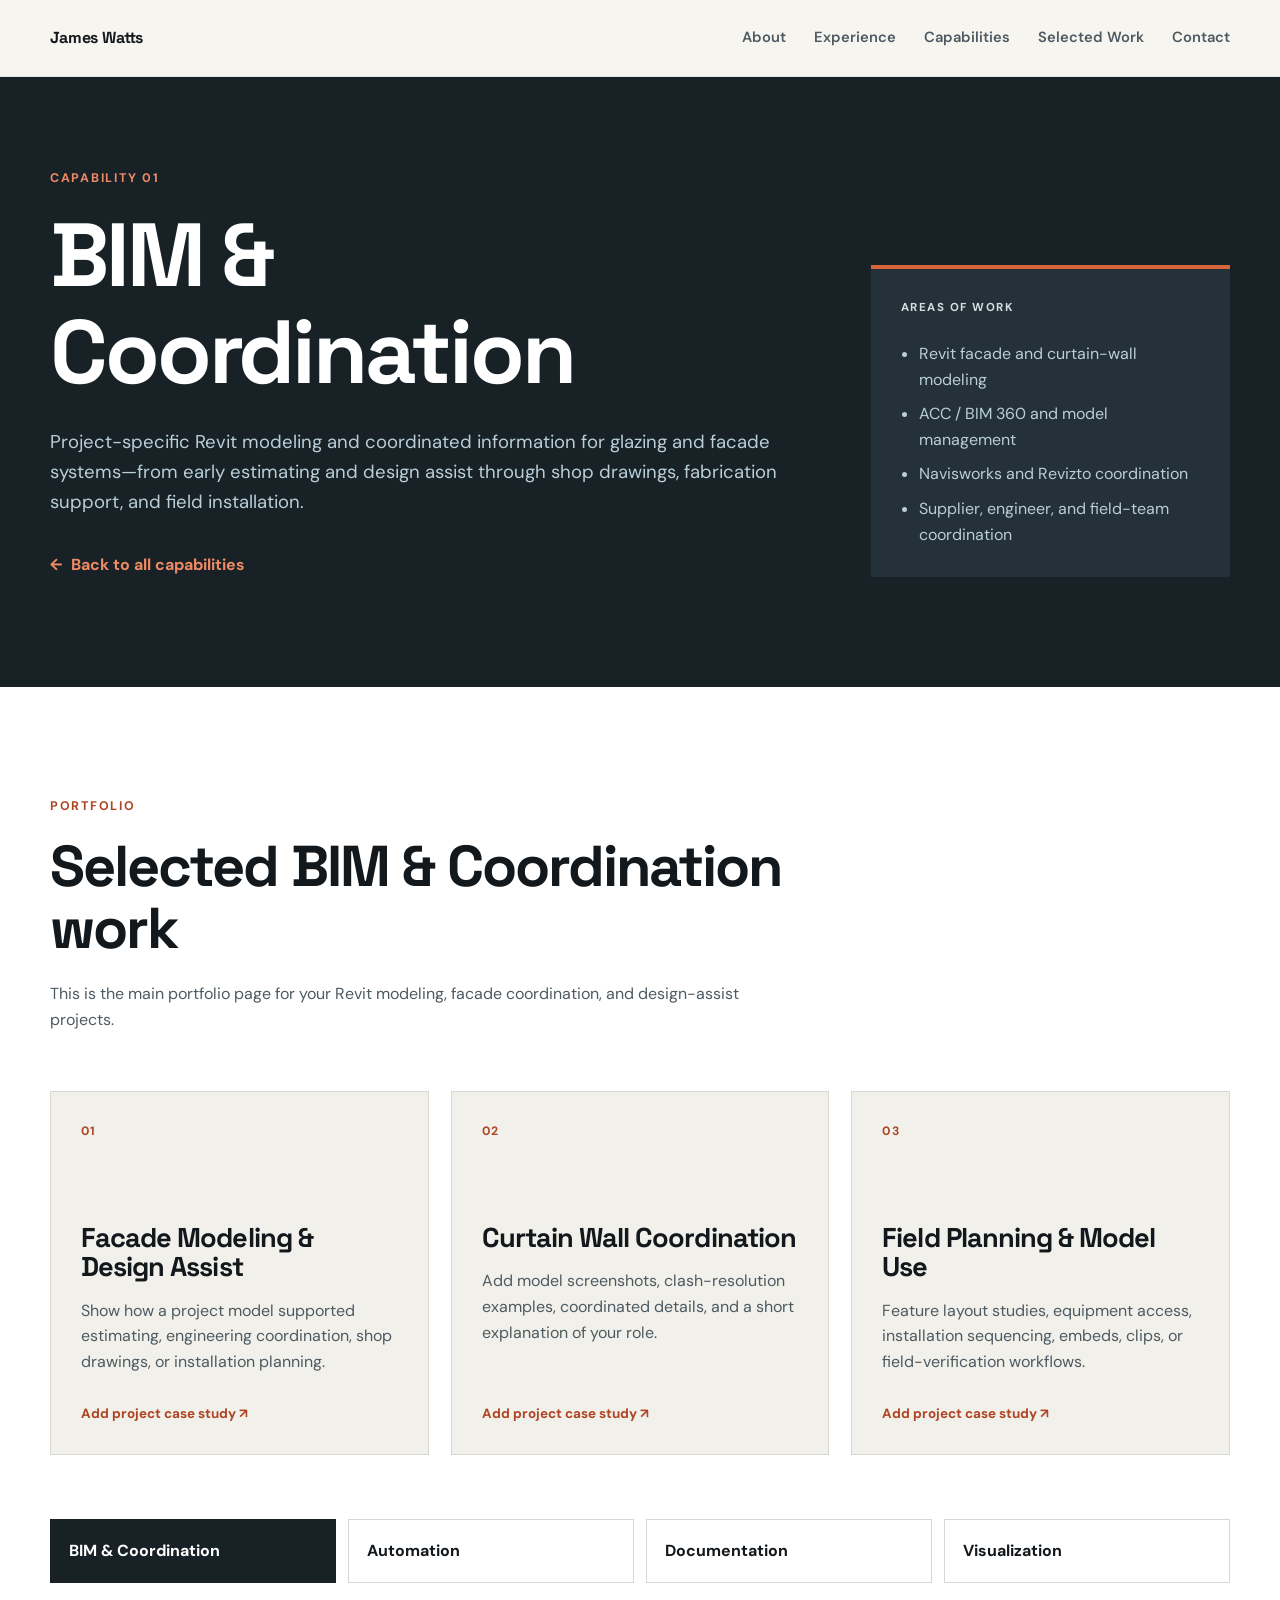
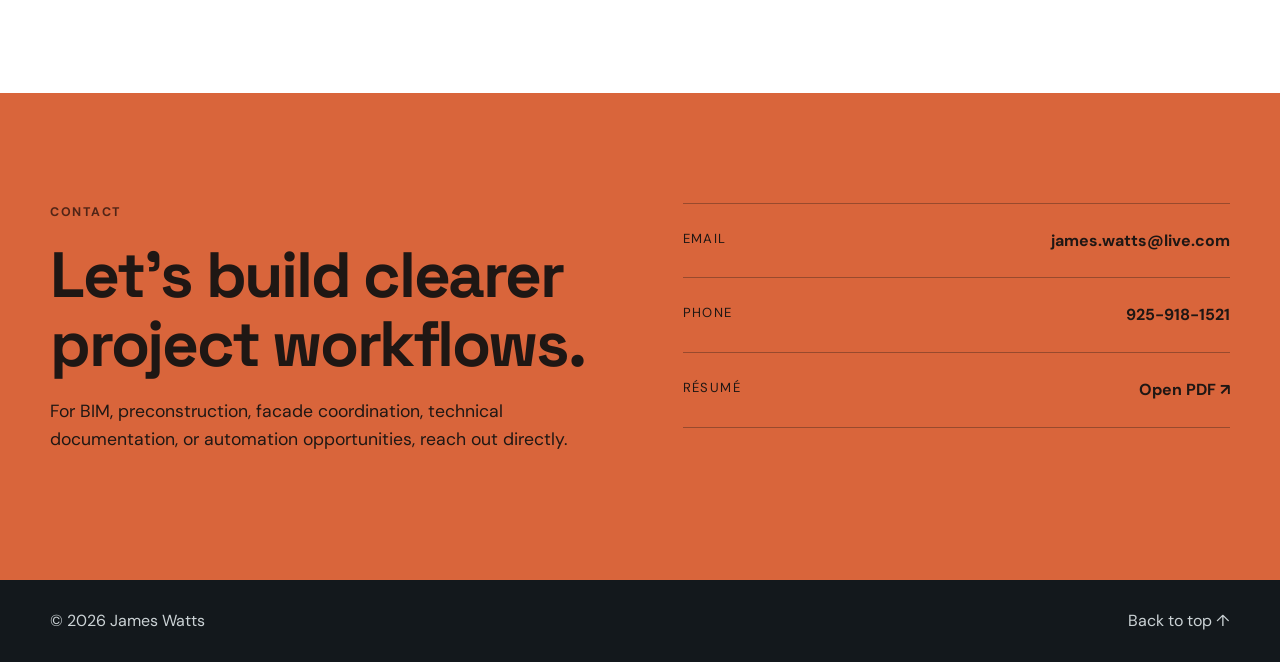
==== bim-coordination.html @ 2d491b99 "Add files via upload" ====
<!DOCTYPE html>
<html lang="en">
<head>
  <meta charset="UTF-8" />
  <meta name="viewport" content="width=device-width, initial-scale=1.0" />
  <meta name="description" content="James Watts — BIM &amp; Coordination portfolio." />
  <title>BIM &amp; Coordination | James Watts Portfolio</title>
  <link rel="preconnect" href="https://fonts.googleapis.com" />
  <link rel="preconnect" href="https://fonts.gstatic.com" crossorigin />
  <link href="https://fonts.googleapis.com/css2?family=DM+Sans:wght@400;500;600;700&family=Space+Grotesk:wght@500;600;700&display=swap" rel="stylesheet" />
  <link rel="stylesheet" href="style.css" />
  <script defer src="script.js"></script>
</head>
<body class="category-page">
  <a class="skip-link" href="#main-content">Skip to content</a>

  <header class="site-header" id="top">
    <div class="container nav-wrap">
      <a class="brand" href="index.html" aria-label="James Watts portfolio home">James Watts</a>

      <button class="menu-toggle" type="button" aria-label="Open navigation" aria-expanded="false" aria-controls="site-nav">
        <span></span><span></span><span></span>
      </button>

      <nav id="site-nav" class="site-nav" aria-label="Primary navigation">
        <a href="index.html#about">About</a>
        <a href="index.html#experience">Experience</a>
        <a href="index.html#capabilities">Capabilities</a>
        <a href="index.html#work">Selected Work</a>
        <a href="#contact">Contact</a>
      </nav>
    </div>
  </header>

  <main id="main-content">
    <section class="category-hero section section-dark">
      <div class="container category-hero-grid">
        <div class="reveal">
          <p class="eyebrow">Capability 01</p>
          <h1>BIM &amp; Coordination</h1>
          <p class="category-hero-copy">Project-specific Revit modeling and coordinated information for glazing and facade systems—from early estimating and design assist through shop drawings, fabrication support, and field installation.</p>
          <a class="category-back" href="index.html#capabilities"><span aria-hidden="true">←</span> Back to all capabilities</a>
        </div>

        <aside class="category-summary reveal" aria-label="BIM &amp; Coordination services">
          <p class="panel-label">Areas of work</p>
          <ul>
              <li>Revit facade and curtain-wall modeling</li>
              <li>ACC / BIM 360 and model management</li>
              <li>Navisworks and Revizto coordination</li>
              <li>Supplier, engineer, and field-team coordination</li>
          </ul>
        </aside>
      </div>
    </section>

    <section class="section section-light">
      <div class="container">
        <div class="section-heading reveal">
          <p class="eyebrow">Portfolio</p>
          <h2>Selected BIM &amp; Coordination work</h2>
          <p class="section-note">This is the main portfolio page for your Revit modeling, facade coordination, and design-assist projects.</p>
        </div>

        <div class="category-work-grid">
          <article class="category-project reveal">
            <span class="project-number">01</span>
            <h3>Facade Modeling &amp; Design Assist</h3>
            <p>Show how a project model supported estimating, engineering coordination, shop drawings, or installation planning.</p>
            <span class="project-status">Add project case study ↗</span>
          </article>
          <article class="category-project reveal">
            <span class="project-number">02</span>
            <h3>Curtain Wall Coordination</h3>
            <p>Add model screenshots, clash-resolution examples, coordinated details, and a short explanation of your role.</p>
            <span class="project-status">Add project case study ↗</span>
          </article>
          <article class="category-project reveal">
            <span class="project-number">03</span>
            <h3>Field Planning &amp; Model Use</h3>
            <p>Feature layout studies, equipment access, installation sequencing, embeds, clips, or field-verification workflows.</p>
            <span class="project-status">Add project case study ↗</span>
          </article>
        </div>

        <nav class="category-navigation reveal" aria-label="Portfolio categories">
          <a href="bim-coordination.html" aria-current="page">BIM &amp; Coordination</a>
          <a href="automation.html">Automation</a>
          <a href="documentation.html">Documentation</a>
          <a href="visualization.html">Visualization</a>
        </nav>
      </div>
    </section>

    <section class="section contact-section" id="contact">
      <div class="container contact-grid">
        <div class="reveal">
          <p class="eyebrow">Contact</p>
          <h2>Let’s build clearer project workflows.</h2>
          <p>For BIM, preconstruction, facade coordination, technical documentation, or automation opportunities, reach out directly.</p>
        </div>

        <div class="contact-links reveal">
          <a href="mailto:james.watts@live.com">
            <span>Email</span>
            <strong>james.watts@live.com</strong>
          </a>
          <a href="tel:+19259181521">
            <span>Phone</span>
            <strong>925-918-1521</strong>
          </a>
          <a href="assets/James-Watts-Resume.pdf" target="_blank" rel="noopener">
            <span>Résumé</span>
            <strong>Open PDF ↗</strong>
          </a>
        </div>
      </div>
    </section>
  </main>

  <footer class="site-footer">
    <div class="container footer-wrap">
      <p>© <span id="year"></span> James Watts</p>
      <a href="#top">Back to top ↑</a>
    </div>
  </footer>
</body>
</html>
---- style.css ----
:root {
  --ink: #13181c;
  --ink-soft: #4e5a61;
  --paper: #f7f5f0;
  --white: #ffffff;
  --line: #d8d7d1;
  --accent: #d9653b;
  --accent-dark: #ae4522;
  --hero-muted: #b9ced8;
  --dark: #172126;
  --dark-soft: #243138;
  --max-width: 1180px;
  --shadow: 0 24px 70px rgba(19, 24, 28, 0.12);
}

* { box-sizing: border-box; }
html { scroll-behavior: smooth; }
body {
  margin: 0;
  color: var(--ink);
  background: var(--paper);
  font-family: "DM Sans", sans-serif;
  line-height: 1.6;
  -webkit-font-smoothing: antialiased;
}

body.menu-open { overflow: hidden; }
a { color: inherit; }
img { max-width: 100%; display: block; }

.skip-link {
  position: fixed;
  top: 12px;
  left: 12px;
  z-index: 1000;
  transform: translateY(-160%);
  padding: 10px 14px;
  background: var(--ink);
  color: var(--white);
}
.skip-link:focus { transform: translateY(0); }

.container {
  width: min(calc(100% - 40px), var(--max-width));
  margin-inline: auto;
}

.section { padding: 110px 0; }
.section-muted { background: #ecebe6; }
.section-dark { background: var(--dark); color: var(--white); }

.site-header {
  position: sticky;
  top: 0;
  z-index: 100;
  background: rgba(247, 245, 240, 0.88);
  backdrop-filter: blur(16px);
  border-bottom: 1px solid rgba(19, 24, 28, 0.08);
}
.nav-wrap {
  min-height: 76px;
  display: flex;
  align-items: center;
  justify-content: space-between;
  gap: 30px;
}
.brand {
  display: inline-flex;
  align-items: center;
  text-decoration: none;
  font-family: "Space Grotesk", sans-serif;
  font-weight: 700;
  font-size: 1rem;
  letter-spacing: -0.01em;
}
.site-nav { display: flex; gap: 28px; align-items: center; }
.site-nav a {
  text-decoration: none;
  font-size: 0.92rem;
  font-weight: 600;
  color: var(--ink-soft);
}
.site-nav a:hover, .site-nav a:focus-visible { color: var(--accent-dark); }
.menu-toggle { display: none; }

.hero { padding-top: 92px; }
.hero-grid {
  display: grid;
  grid-template-columns: minmax(0, 1.55fr) minmax(300px, 0.75fr);
  gap: 70px;
  align-items: center;
}
.eyebrow {
  margin: 0 0 18px;
  color: var(--accent-dark);
  text-transform: uppercase;
  letter-spacing: 0.14em;
  font-size: 0.78rem;
  font-weight: 700;
}
h1, h2, h3 {
  font-family: "Space Grotesk", sans-serif;
  line-height: 1.08;
  letter-spacing: -0.035em;
}
h1 {
  max-width: 840px;
  margin: 0;
  font-size: clamp(3.2rem, 7.2vw, 7.2rem);
}
.hero-intro {
  max-width: 720px;
  margin: 34px 0 0;
  color: var(--hero-muted);
  font-size: clamp(1.05rem, 1.5vw, 1.28rem);
}
.button {
  display: inline-flex;
  justify-content: center;
  align-items: center;
  min-height: 50px;
  padding: 0 22px;
  border: 1px solid var(--ink);
  text-decoration: none;
  font-weight: 700;
  transition: transform 180ms ease, background 180ms ease, color 180ms ease;
}
.button:hover { transform: translateY(-2px); }
.button-primary { background: var(--ink); color: var(--white); }
.button-secondary { background: transparent; }

.hero-panel {
  position: relative;
  overflow: hidden;
  padding: 38px;
  background: var(--dark);
  color: var(--white);
  box-shadow: var(--shadow);
}
.hero-panel::after {
  content: "";
  position: absolute;
  width: 260px;
  height: 260px;
  right: -100px;
  bottom: -120px;
  border: 45px solid rgba(217, 101, 59, 0.16);
  border-radius: 50%;
}
.panel-label {
  position: relative;
  z-index: 1;
  color: #bdc5c9;
  text-transform: uppercase;
  letter-spacing: 0.13em;
  font-size: 0.72rem;
  font-weight: 700;
}
.hero-panel h2 { position: relative; z-index: 1; margin: 18px 0; font-size: 2rem; }
.hero-panel-copy {
  position: relative;
  z-index: 1;
  margin: 0;
  color: #d4dde1;
}
.hero-panel-actions {
  position: relative;
  z-index: 1;
  display: grid;
  grid-template-columns: 1fr 1fr;
  gap: 10px;
  margin-top: 30px;
}
.hero-panel-actions .button {
  min-height: 46px;
  padding: 0 14px;
  font-size: 0.88rem;
}
.hero-panel-actions .button-primary {
  background: var(--accent);
  border-color: var(--accent);
  color: var(--ink);
}
.hero-panel-actions .button-primary:hover {
  background: #e77a52;
  border-color: #e77a52;
}
.hero-panel-actions .button-secondary {
  border-color: rgba(255,255,255,0.42);
  color: var(--white);
}
.hero-panel-meta {
  position: relative;
  z-index: 1;
  display: grid;
  gap: 0;
  margin: 28px 0 0;
  padding: 0;
  list-style: none;
  border-top: 1px solid rgba(255,255,255,0.14);
}
.hero-panel-meta li {
  display: grid;
  grid-template-columns: minmax(92px, auto) 1fr;
  align-items: baseline;
  gap: 18px;
  padding: 16px 0;
  border-bottom: 1px solid rgba(255,255,255,0.14);
}
.hero-panel-meta strong {
  font-family: "Space Grotesk", sans-serif;
  color: var(--white);
  font-size: 1.08rem;
}
.hero-panel-meta span {
  color: var(--hero-muted);
  font-size: 0.84rem;
  line-height: 1.35;
}

.split-layout {
  display: grid;
  grid-template-columns: minmax(260px, 0.8fr) minmax(0, 1.2fr);
  gap: 80px;
}




#about.section-light {
  background: var(--white);
}
.about-layout {
  grid-template-columns: minmax(320px, 0.96fr) minmax(0, 1.04fr);
  gap: 82px;
  align-items: center;
}
.about-portrait {
  display: flex;
  flex-direction: column;
}
.about-photo-shell {
  display: flex;
  align-items: center;
  justify-content: center;
  min-height: 560px;
  padding: 32px;
  background: #ecebe6;
}
.about-photo {
  width: min(100%, 430px);
  height: auto;
  background: transparent;
}
.about-copy {
  align-self: center;
  margin-top: 36px;
}

.section-heading h2 {
  max-width: 850px;
  margin: 0;
  font-size: clamp(2.35rem, 4.5vw, 4.5rem);
}
.section-note { max-width: 720px; margin: 22px 0 0; color: var(--ink-soft); }
.prose { max-width: 760px; }
.prose p { margin: 0 0 24px; color: var(--ink-soft); font-size: 1.12rem; }

.timeline { margin-top: 70px; }
.timeline-item {
  display: grid;
  grid-template-columns: 180px minmax(0, 1fr);
  gap: 38px;
  padding: 42px 0;
  border-top: 1px solid var(--line);
}
.timeline-date { font-family: "Space Grotesk", sans-serif; font-weight: 700; color: var(--accent-dark); }
.timeline-card h3 { margin: 0; font-size: 2rem; }
.role-heading {
  display: flex;
  align-items: flex-start;
  justify-content: space-between;
  gap: 30px;
}
.role-heading p { margin: 6px 0 0; color: var(--ink-soft); font-weight: 600; }
.role-heading > span { color: var(--ink-soft); font-size: 0.86rem; text-align: right; }
.timeline-card ul { margin: 28px 0 0; padding-left: 20px; color: var(--ink-soft); }
.timeline-card li + li { margin-top: 12px; }

.section-dark .eyebrow { color: #ef8a65; }
.capability-grid {
  display: grid;
  grid-template-columns: repeat(4, 1fr);
  gap: 16px;
  margin-top: 64px;
}
.capability-card {
  min-height: 320px;
  padding: 28px;
  background: var(--dark-soft);
  border: 1px solid rgba(255,255,255,0.08);
}
.card-number { color: #ef8a65; font-size: 0.78rem; font-weight: 700; letter-spacing: 0.12em; }
.capability-card h3 { margin: 86px 0 16px; font-size: 1.55rem; }
.capability-card p { margin: 0; color: #bdc7cb; }
.skills-wrap {
  display: grid;
  grid-template-columns: 1fr 1fr;
  gap: 54px;
  margin-top: 65px;
  padding-top: 46px;
  border-top: 1px solid rgba(255,255,255,0.14);
}
.skills-wrap h3 { margin: 0 0 20px; }
.tag-list { display: flex; flex-wrap: wrap; gap: 9px; }
.tag-list span { padding: 8px 11px; background: rgba(255,255,255,0.07); color: #dce2e4; font-size: 0.83rem; }

.project-grid {
  display: grid;
  grid-template-columns: repeat(3, 1fr);
  gap: 22px;
  margin-top: 60px;
}
.project-card { background: var(--white); box-shadow: 0 16px 42px rgba(19,24,28,0.08); }
.project-visual {
  display: grid;
  place-items: center;
  aspect-ratio: 4 / 3;
  overflow: hidden;
  color: rgba(255,255,255,0.88);
  font-family: "Space Grotesk", sans-serif;
  text-transform: uppercase;
  letter-spacing: 0.13em;
  font-size: 0.75rem;
}
.visual-one { background: linear-gradient(135deg, #24333b 0 48%, #d9653b 48% 52%, #76858b 52%); }
.visual-two { background: repeating-linear-gradient(45deg, #172126 0 16px, #2f414a 16px 32px); }
.visual-three { background: radial-gradient(circle at 28% 32%, #d9653b 0 8%, transparent 8.5%), linear-gradient(120deg, #879399, #243138); }
.project-content { padding: 28px; }
.project-type { margin: 0 0 12px; color: var(--accent-dark); text-transform: uppercase; letter-spacing: 0.11em; font-size: 0.72rem; font-weight: 700; }
.project-content h3 { margin: 0; font-size: 1.65rem; }
.project-content > p:not(.project-type) { color: var(--ink-soft); }
.project-content a { display: inline-block; margin-top: 10px; color: var(--accent-dark); font-weight: 700; text-decoration: none; }

.education-card { padding: 36px; background: var(--white); box-shadow: 0 12px 34px rgba(19,24,28,0.07); }
.education-years { margin-top: 0; color: var(--accent-dark); font-weight: 700; }
.education-card h3 { margin: 0; font-size: 2rem; }
.education-card p:last-child { margin-bottom: 0; color: var(--ink-soft); }

.contact-section { background: var(--accent); color: #1f1714; }
.contact-section .eyebrow { color: #512517; }
.contact-grid { display: grid; grid-template-columns: 1fr 1fr; gap: 85px; align-items: start; }
.contact-grid h2 { margin: 0; font-size: clamp(2.5rem, 5vw, 5rem); }
.contact-grid > div:first-child > p:last-child { max-width: 560px; font-size: 1.1rem; }
.contact-links { border-top: 1px solid rgba(31,23,20,0.35); }
.contact-links a {
  display: flex;
  justify-content: space-between;
  gap: 30px;
  padding: 24px 0;
  border-bottom: 1px solid rgba(31,23,20,0.35);
  text-decoration: none;
}
.contact-links span { font-size: 0.82rem; text-transform: uppercase; letter-spacing: 0.11em; }
.contact-links strong { text-align: right; }

.site-footer { padding: 28px 0; background: var(--ink); color: #cbd2d5; }
.footer-wrap { display: flex; justify-content: space-between; gap: 30px; }
.footer-wrap p { margin: 0; }
.footer-wrap a { text-decoration: none; }

.reveal { opacity: 0; transform: translateY(24px); transition: opacity 700ms ease, transform 700ms ease; }
.reveal.is-visible { opacity: 1; transform: translateY(0); }



/* Alternating page-section theme */
.section-light {
  background: var(--white);
  color: var(--ink);
}

.section-dark {
  background: var(--dark);
  color: var(--white);
}

.section-dark h1,
.section-dark h2,
.section-dark h3,
.section-dark strong {
  color: var(--white);
}

.section-dark .eyebrow,
.section-dark .timeline-date,
.section-dark .project-type,
.section-dark .card-number {
  color: #ef8a65;
}

.section-dark .hero-intro,
.section-dark .section-note,
.section-dark .prose p,
.section-dark .timeline-card ul,
.section-dark .role-heading p,
.section-dark .role-heading > span,
.section-dark .project-content > p:not(.project-type) {
  color: #c4cdd1;
}

.section-dark .timeline-item {
  border-color: rgba(255, 255, 255, 0.15);
}

/* Dark hero */
.hero.section-dark .hero-intro {
  color: var(--hero-muted);
}

.hero.section-dark .hero-panel {
  background: var(--dark-soft);
  border: 1px solid rgba(255, 255, 255, 0.10);
  box-shadow: none;
}

/* White capabilities section */
#capabilities.section-light .capability-card {
  background: #f1f0eb;
  border: 1px solid var(--line);
  color: var(--ink);
}

#capabilities.section-light .capability-card p {
  color: var(--ink-soft);
}

#capabilities.section-light .skills-wrap {
  border-color: var(--line);
}

#capabilities.section-light .tag-list span {
  background: #ecebe6;
  color: var(--ink);
}

#capabilities.section-light .eyebrow,
#capabilities.section-light .card-number {
  color: var(--accent-dark);
}

/* Dark selected-work section */
#work.section-dark .project-card {
  background: var(--dark-soft);
  border: 1px solid rgba(255, 255, 255, 0.09);
  box-shadow: none;
}

#work.section-dark .project-content h3 {
  color: var(--white);
}

#work.section-dark .project-content a {
  color: #ef8a65;
}

/* White education section */
#education.section-light .education-card {
  background: #f1f0eb;
  border: 1px solid var(--line);
  box-shadow: none;
}

@media (prefers-reduced-motion: reduce) {
  html { scroll-behavior: auto; }
  .reveal { opacity: 1; transform: none; transition: none; }
  .button { transition: none; }
}

@media (max-width: 980px) {
  .section { padding: 84px 0; }
  .hero-grid, .split-layout, .contact-grid { grid-template-columns: 1fr; gap: 50px; }
  .about-layout { align-items: start; }
  .about-photo-shell { min-height: auto; padding: 24px; }
  .about-photo { width: min(100%, 380px); }
  .about-copy { margin-top: 0; }
  .hero-panel { max-width: 650px; }
  .hero-panel-actions { grid-template-columns: 1fr 1fr; }
  .capability-grid { grid-template-columns: 1fr 1fr; }
  .project-grid { grid-template-columns: 1fr 1fr; }
  .timeline-item { grid-template-columns: 135px 1fr; }
}

@media (max-width: 760px) {
  .container { width: min(calc(100% - 28px), var(--max-width)); }
  .menu-toggle {
    display: inline-flex;
    width: 44px;
    height: 44px;
    padding: 10px;
    flex-direction: column;
    justify-content: center;
    gap: 5px;
    border: 0;
    background: transparent;
  }
  .menu-toggle span { width: 100%; height: 2px; background: var(--ink); }
  .site-nav {
    position: fixed;
    inset: 76px 0 auto 0;
    display: none;
    flex-direction: column;
    align-items: flex-start;
    padding: 30px 20px 38px;
    background: var(--paper);
    border-bottom: 1px solid var(--line);
  }
  .site-nav.is-open { display: flex; }
  .site-nav a { font-size: 1.15rem; }
  .hero { padding-top: 65px; }
  h1 { font-size: clamp(3.05rem, 15vw, 5rem); }
  .hero-panel-actions { grid-template-columns: 1fr; }
  .hero-panel-meta li { grid-template-columns: 1fr; gap: 3px; }
  .timeline-item { grid-template-columns: 1fr; gap: 14px; }
  .role-heading { flex-direction: column; }
  .role-heading > span { text-align: left; }
  .capability-grid, .skills-wrap, .project-grid { grid-template-columns: 1fr; }
  .capability-card { min-height: 270px; }
  .about-photo-shell { padding: 18px; }
  .about-photo { width: min(100%, 320px); }
  .capability-card h3 { margin-top: 58px; }
  .contact-links a { flex-direction: column; gap: 5px; }
  .contact-links strong { text-align: left; }
  .footer-wrap { flex-direction: column; gap: 8px; }
}


/* Clickable capability portfolio cards */
.capability-link {
  position: relative;
  display: flex;
  flex-direction: column;
  color: inherit;
  text-decoration: none;
  cursor: pointer;
  overflow: hidden;
  transition:
    transform 180ms ease,
    border-color 180ms ease,
    box-shadow 180ms ease,
    background 180ms ease;
}

.capability-link::before {
  content: "";
  position: absolute;
  inset: 0;
  border-top: 4px solid transparent;
  pointer-events: none;
  transition: border-color 180ms ease;
}

.capability-link:hover {
  transform: translateY(-7px);
  border-color: rgba(174, 69, 34, 0.55);
  box-shadow: 0 18px 40px rgba(19, 24, 28, 0.13);
}

.capability-link:hover::before {
  border-top-color: var(--accent);
}

.capability-link:focus-visible {
  outline: 3px solid var(--accent);
  outline-offset: 5px;
}

.capability-action {
  display: flex;
  align-items: center;
  justify-content: space-between;
  gap: 14px;
  margin-top: auto;
  padding-top: 28px;
  color: var(--accent-dark);
  font-family: "Space Grotesk", sans-serif;
  font-size: 0.84rem;
  font-weight: 700;
  letter-spacing: 0.02em;
}

.capability-action span {
  font-size: 1.15rem;
  transition: transform 180ms ease;
}

.capability-link:hover .capability-action span {
  transform: translate(3px, -3px);
}

/* Category portfolio pages */
.category-page .site-header {
  position: sticky;
}

.category-hero {
  padding-top: 92px;
}

.category-hero-grid {
  display: grid;
  grid-template-columns: minmax(0, 1.35fr) minmax(280px, 0.65fr);
  gap: 74px;
  align-items: end;
}

.category-hero h1 {
  max-width: 900px;
  font-size: clamp(3.3rem, 7vw, 6.8rem);
}

.category-hero-copy {
  max-width: 760px;
  margin: 28px 0 0;
  color: var(--hero-muted);
  font-size: clamp(1.05rem, 1.45vw, 1.25rem);
}

.category-summary {
  padding: 30px;
  border-top: 4px solid var(--accent);
  background: var(--dark-soft);
}

.category-summary p {
  margin: 0;
  color: #d4dde1;
}

.category-summary ul {
  margin: 24px 0 0;
  padding-left: 18px;
  color: var(--hero-muted);
}

.category-summary li + li {
  margin-top: 9px;
}

.category-back {
  display: inline-flex;
  align-items: center;
  gap: 9px;
  margin-top: 34px;
  color: #ef8a65;
  text-decoration: none;
  font-weight: 700;
}

.category-back:hover {
  text-decoration: underline;
}

.category-work-grid {
  display: grid;
  grid-template-columns: repeat(3, 1fr);
  gap: 22px;
  margin-top: 58px;
}

.category-project {
  display: flex;
  min-height: 360px;
  flex-direction: column;
  padding: 30px;
  background: #f1f0eb;
  border: 1px solid var(--line);
}

.category-project .project-number {
  color: var(--accent-dark);
  font-size: 0.76rem;
  font-weight: 700;
  letter-spacing: 0.12em;
}

.category-project h3 {
  margin: 82px 0 16px;
  font-size: 1.7rem;
}

.category-project p {
  margin: 0;
  color: var(--ink-soft);
}

.category-project .project-status {
  margin-top: auto;
  padding-top: 28px;
  color: var(--accent-dark);
  font-weight: 700;
  font-size: 0.84rem;
}

.category-navigation {
  display: grid;
  grid-template-columns: repeat(4, 1fr);
  gap: 12px;
  margin-top: 64px;
}

.category-navigation a {
  padding: 18px;
  border: 1px solid var(--line);
  background: var(--white);
  text-decoration: none;
  font-weight: 700;
  transition: transform 180ms ease, border-color 180ms ease;
}

.category-navigation a:hover {
  transform: translateY(-3px);
  border-color: var(--accent);
}

.category-navigation a[aria-current="page"] {
  color: var(--white);
  background: var(--dark);
  border-color: var(--dark);
}

@media (max-width: 980px) {
  .category-hero-grid {
    grid-template-columns: 1fr;
    gap: 44px;
  }

  .category-summary {
    max-width: 680px;
  }

  .category-work-grid {
    grid-template-columns: 1fr 1fr;
  }

  .category-navigation {
    grid-template-columns: 1fr 1fr;
  }
}

@media (max-width: 760px) {
  .category-work-grid,
  .category-navigation {
    grid-template-columns: 1fr;
  }

  .category-project {
    min-height: 310px;
  }
}


/* Fully clickable Selected Work cards */
.project-card-link {
  display: flex;
  flex-direction: column;
  color: inherit;
  text-decoration: none;
  cursor: pointer;
  overflow: hidden;
  transition:
    transform 180ms ease,
    box-shadow 180ms ease;
}

.project-card-link:hover {
  transform: translateY(-8px);
  box-shadow: 0 24px 54px rgba(0, 0, 0, 0.24);
}

.project-card-link:focus-visible {
  outline: 3px solid var(--accent);
  outline-offset: 5px;
}

.project-card-link .project-content {
  display: flex;
  flex: 1;
  flex-direction: column;
}

.project-link-label {
  display: flex;
  align-items: center;
  justify-content: space-between;
  gap: 14px;
  margin-top: auto;
  padding-top: 18px;
  color: var(--accent-dark);
  font-weight: 700;
}

.project-link-label > span {
  font-size: 1.15rem;
  transition: transform 180ms ease;
}

.project-card-link:hover .project-link-label > span {
  transform: translate(3px, -3px);
}

.section-dark .project-card-link .project-link-label {
  color: #ef8a65;
}
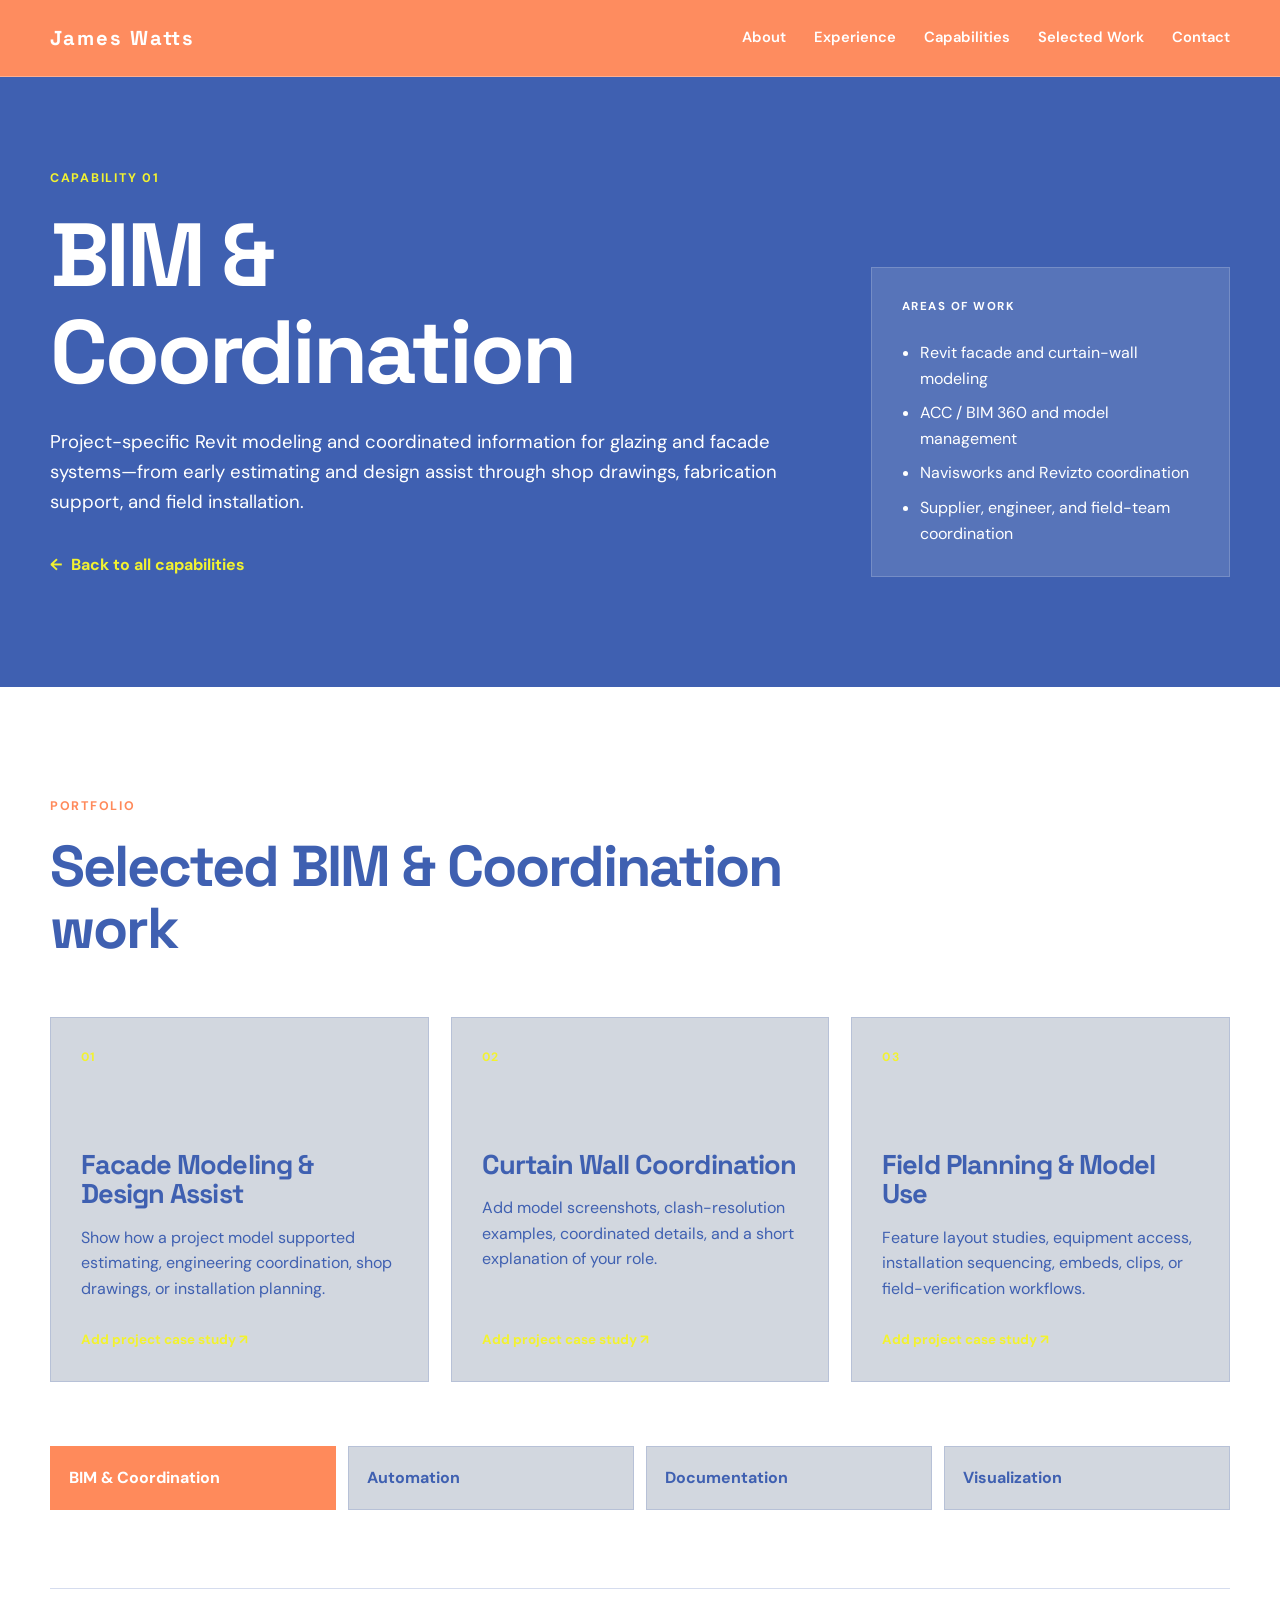
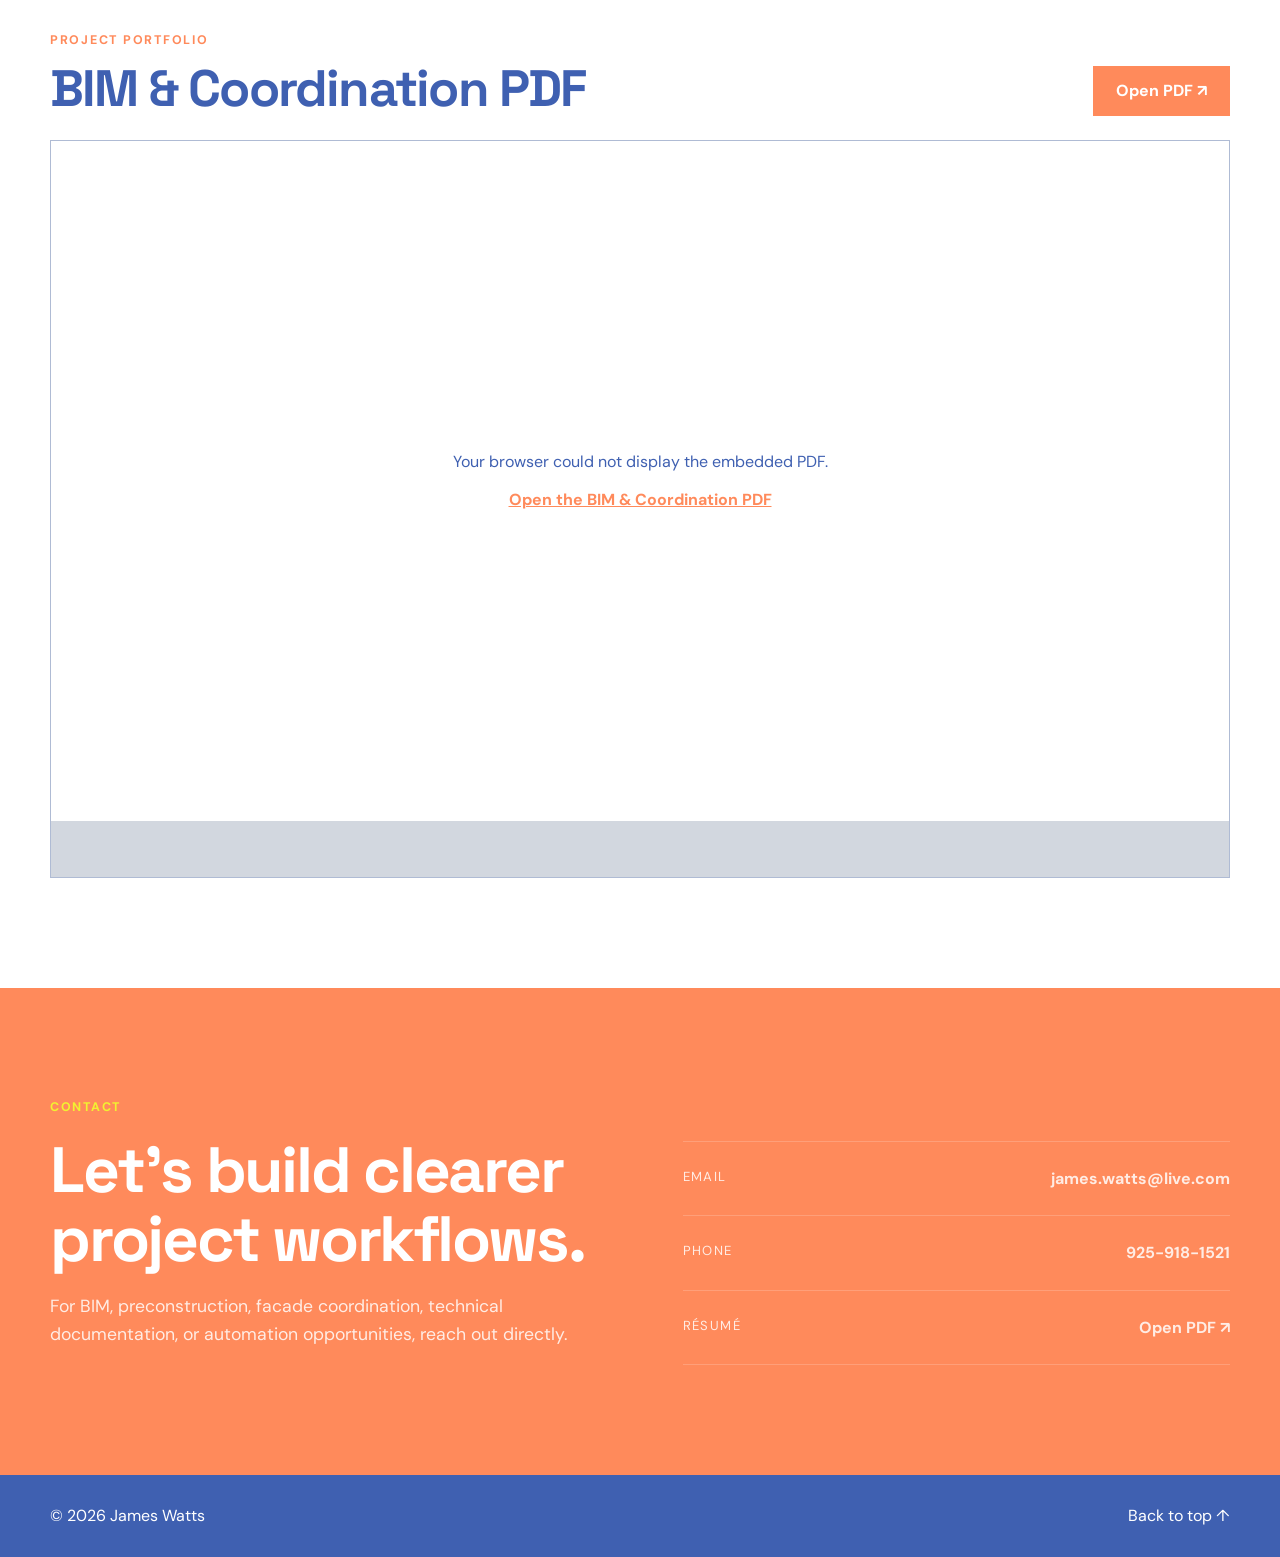
==== commit b369b864: "Add files via upload" ====
--- a/bim-coordination.html
+++ b/bim-coordination.html
@@ -59,7 +59,6 @@
         <div class="section-heading reveal">
           <p class="eyebrow">Portfolio</p>
           <h2>Selected BIM &amp; Coordination work</h2>
-          <p class="section-note">This is the main portfolio page for your Revit modeling, facade coordination, and design-assist projects.</p>
         </div>
 
         <div class="category-work-grid">
@@ -89,6 +88,43 @@
           <a href="documentation.html">Documentation</a>
           <a href="visualization.html">Visualization</a>
         </nav>
+
+        <section class="portfolio-pdf reveal" aria-labelledby="bim-pdf-title">
+          <div class="portfolio-pdf-heading">
+            <div>
+              <p class="eyebrow">Project Portfolio</p>
+              <h2 id="bim-pdf-title">BIM &amp; Coordination PDF</h2>
+            </div>
+
+            <a
+              class="button portfolio-pdf-button"
+              href="assets/bim-coordination-portfolio.pdf"
+              target="_blank"
+              rel="noopener"
+            >
+              Open PDF ↗
+            </a>
+          </div>
+
+          <div class="portfolio-pdf-frame">
+            <object
+              data="assets/bim-coordination-portfolio.pdf"
+              type="application/pdf"
+              aria-label="Embedded BIM and Coordination portfolio PDF"
+            >
+              <div class="portfolio-pdf-fallback">
+                <p>Your browser could not display the embedded PDF.</p>
+                <a
+                  href="assets/bim-coordination-portfolio.pdf"
+                  target="_blank"
+                  rel="noopener"
+                >
+                  Open the BIM &amp; Coordination PDF
+                </a>
+              </div>
+            </object>
+          </div>
+        </section>
       </div>
     </section>
 
--- a/style.css
+++ b/style.css
@@ -812,3 +812,704 @@
 .section-dark .project-card-link .project-link-label {
   color: #ef8a65;
 }
+
+
+/* Real project thumbnails in Selected Work */
+.project-visual {
+  background: #d9d9d9;
+}
+
+.project-visual img {
+  width: 100%;
+  height: 100%;
+  object-fit: cover;
+  display: block;
+}
+
+
+/* Selected Work image framing */
+#work .section-note {
+  display: none;
+}
+
+#work .project-visual {
+  aspect-ratio: 4 / 3;
+  display: flex;
+  align-items: center;
+  justify-content: center;
+  padding: 18px;
+  background: #ffffff;
+  border-bottom: 1px solid rgba(19, 24, 28, 0.08);
+}
+
+#work.section-dark .project-visual {
+  background: #ffffff;
+}
+
+#work .project-visual img {
+  width: 100%;
+  height: 100%;
+  object-fit: contain;
+  display: block;
+  background: #ffffff;
+}
+
+
+/* Keep Selected Work images comfortably inside the white frame */
+#work .project-visual {
+  padding: 28px;
+}
+
+#work .project-visual img {
+  width: 88%;
+  height: 88%;
+  max-width: 100%;
+  max-height: 100%;
+  object-fit: contain;
+}
+
+
+/* ===== Palette refresh based on provided swatches =====
+   Tech Blue  : #3F60B1
+   Coral Glow : #FF8A5B
+   Canary Yellow: #F2F230
+   Pale Slate : #D2D7DF
+   Muted Teal : #94BFA7
+   Text: white
+*/
+:root {
+  --ink: #ffffff;
+  --ink-soft: rgba(255, 255, 255, 0.84);
+  --paper: #d2d7df;
+  --white: #ffffff;
+  --line: rgba(255, 255, 255, 0.22);
+  --accent: #ff8a5b;
+  --accent-dark: #f2f230;
+  --hero-muted: rgba(255, 255, 255, 0.84);
+  --dark: #3f60b1;
+  --dark-soft: #94bfa7;
+  --shadow: 0 22px 60px rgba(38, 58, 110, 0.20);
+}
+
+body {
+  background: var(--paper);
+  color: var(--ink);
+}
+
+.site-header {
+  background: rgba(63, 96, 177, 0.94);
+  border-bottom: 1px solid rgba(255, 255, 255, 0.18);
+}
+
+.brand,
+.site-nav a,
+.footer-wrap a,
+.footer-wrap p {
+  color: #ffffff;
+}
+
+.site-nav a:hover,
+.site-nav a:focus-visible,
+.brand:hover,
+.brand:focus-visible {
+  color: var(--accent-dark);
+}
+
+.skip-link {
+  background: var(--accent);
+  color: #ffffff;
+}
+
+.eyebrow,
+.section-dark .eyebrow,
+.section-light .eyebrow,
+.contact-section .eyebrow,
+.timeline-date,
+.project-type,
+.card-number,
+.project-link-label,
+.capability-action,
+.education-years {
+  color: var(--accent-dark);
+}
+
+.button {
+  border-color: rgba(255, 255, 255, 0.35);
+  color: #ffffff;
+}
+
+.button-primary {
+  background: var(--accent);
+  border-color: var(--accent);
+  color: #ffffff;
+}
+
+.button-secondary {
+  background: transparent;
+  color: #ffffff;
+}
+
+.button-secondary:hover,
+.button-primary:hover {
+  background: rgba(255, 138, 91, 0.88);
+  border-color: rgba(255, 138, 91, 0.88);
+}
+
+.section-dark,
+.hero.section-dark {
+  background: var(--dark);
+  color: #ffffff;
+}
+
+.section-light,
+#about.section-light,
+#capabilities.section-light,
+#education.section-light {
+  background: var(--dark-soft);
+  color: #ffffff;
+}
+
+.contact-section {
+  background: var(--accent);
+  color: #ffffff;
+}
+
+.site-footer {
+  background: var(--dark);
+  color: #ffffff;
+}
+
+.section-light h1,
+.section-light h2,
+.section-light h3,
+.section-light p,
+.section-light li,
+.section-light strong,
+.section-dark h1,
+.section-dark h2,
+.section-dark h3,
+.section-dark p,
+.section-dark li,
+.section-dark strong,
+.contact-section h2,
+.contact-section p,
+.contact-section strong,
+.contact-section a {
+  color: #ffffff;
+}
+
+.hero-intro,
+.section-note,
+.prose p,
+.role-heading p,
+.role-heading > span,
+.timeline-card ul,
+.timeline-card li,
+.hero-panel p,
+.hero-meta span,
+.project-content > p:not(.project-type),
+.education-card p:last-child,
+.capability-card p,
+.contact-grid > div:first-child > p:last-child,
+.contact-links span,
+.contact-links strong {
+  color: rgba(255, 255, 255, 0.84) !important;
+}
+
+.hero-panel,
+#work.section-dark .project-card,
+#capabilities.section-light .capability-card,
+#education.section-light .education-card,
+.category-summary,
+.category-project,
+.about-photo-shell {
+  background: rgba(210, 215, 223, 0.16) !important;
+  border: 1px solid rgba(255, 255, 255, 0.18) !important;
+  box-shadow: none;
+}
+
+.hero-panel::after {
+  border-color: rgba(242, 242, 48, 0.30);
+}
+
+.about-photo-shell {
+  background: rgba(210, 215, 223, 0.22) !important;
+}
+
+.hero-meta,
+.timeline-item,
+.skills-wrap,
+.contact-links,
+.contact-links a {
+  border-color: rgba(255, 255, 255, 0.18) !important;
+}
+
+#capabilities.section-light .skills-wrap {
+  border-color: rgba(255, 255, 255, 0.18) !important;
+}
+
+#capabilities.section-light .tag-list span,
+.focus-list span,
+.contact-links a:hover {
+  background: rgba(210, 215, 223, 0.16);
+  color: #ffffff;
+  border-color: rgba(255, 255, 255, 0.20);
+}
+
+.project-card-link:hover,
+.capability-link:hover,
+.category-navigation a:hover {
+  box-shadow: 0 16px 38px rgba(38, 58, 110, 0.20);
+}
+
+#work .project-visual {
+  background: #ffffff !important;
+  border-bottom: 1px solid rgba(63, 96, 177, 0.10);
+}
+
+.project-link-label,
+#work.section-dark .project-content a,
+.project-content a,
+.category-back,
+.category-project .project-status {
+  color: var(--accent-dark) !important;
+}
+
+.category-navigation a {
+  background: rgba(210, 215, 223, 0.16);
+  border: 1px solid rgba(255, 255, 255, 0.18);
+  color: #ffffff;
+}
+
+.category-navigation a[aria-current="page"] {
+  background: var(--accent);
+  border-color: var(--accent);
+  color: #ffffff;
+}
+
+.menu-toggle span {
+  background: #ffffff;
+}
+
+@media (max-width: 760px) {
+  .site-nav {
+    background: var(--dark);
+    border-bottom: 1px solid rgba(255, 255, 255, 0.18);
+  }
+}
+
+
+/* ===== White light sections + green header + contact alignment ===== */
+.site-header,
+.category-page .site-header {
+  background: rgba(148, 191, 167, 0.96);
+  border-bottom: 1px solid rgba(255, 255, 255, 0.28);
+}
+
+/* Replace the muted-green section backgrounds with white */
+.section-light,
+#about.section-light,
+#capabilities.section-light,
+#education.section-light {
+  background: #ffffff;
+  color: #3f60b1;
+}
+
+/* Readable Tech Blue typography on white sections */
+.section-light h1,
+.section-light h2,
+.section-light h3,
+.section-light p,
+.section-light li,
+.section-light strong,
+.section-light .section-note,
+.section-light .prose p,
+.section-light .role-heading p,
+.section-light .role-heading > span,
+.section-light .timeline-card ul,
+.section-light .timeline-card li,
+.section-light .capability-card p,
+.section-light .education-card p:last-child {
+  color: #3f60b1 !important;
+}
+
+.section-light .eyebrow,
+#capabilities.section-light .eyebrow,
+#capabilities.section-light .card-number,
+.section-light .timeline-date,
+.section-light .education-years {
+  color: #ff8a5b !important;
+}
+
+/* Pale Slate surfaces on white sections */
+#capabilities.section-light .capability-card,
+#education.section-light .education-card,
+.category-project {
+  background: #d2d7df !important;
+  border: 1px solid rgba(63, 96, 177, 0.18) !important;
+  color: #3f60b1;
+}
+
+#capabilities.section-light .tag-list span,
+.category-navigation a {
+  background: #d2d7df;
+  color: #3f60b1;
+  border-color: rgba(63, 96, 177, 0.18);
+}
+
+#capabilities.section-light .skills-wrap,
+.section-light .timeline-item {
+  border-color: rgba(63, 96, 177, 0.20) !important;
+}
+
+/* Keep the portrait panel softly framed on white */
+.about-photo-shell {
+  background: #d2d7df !important;
+  border-color: rgba(63, 96, 177, 0.18) !important;
+}
+
+/* Bottom-align contact links with the left contact text block */
+.contact-grid {
+  align-items: end;
+}
+
+.contact-links {
+  align-self: end;
+  width: 100%;
+}
+
+@media (max-width: 980px) {
+  .contact-grid {
+    align-items: stretch;
+  }
+
+  .contact-links {
+    align-self: auto;
+  }
+}
+
+
+/* ===== Final requested refinements ===== */
+
+/* Orange top and bottom ribbons */
+.site-header,
+.category-page .site-header {
+  background: rgba(255, 138, 91, 0.97);
+  border-bottom: 1px solid rgba(255, 255, 255, 0.30);
+}
+
+.site-footer {
+  background: #ff8a5b;
+  color: #ffffff;
+}
+
+.site-footer a,
+.site-footer p,
+.brand,
+.site-nav a {
+  color: #ffffff;
+}
+
+.site-nav a:hover,
+.site-nav a:focus-visible,
+.brand:hover,
+.brand:focus-visible {
+  color: #f2f230;
+}
+
+/* Selected Work button is neutral until hover */
+.hero-panel-actions .button-primary {
+  background: transparent;
+  border-color: rgba(255, 255, 255, 0.48);
+  color: #ffffff;
+}
+
+.hero-panel-actions .button-primary:hover,
+.hero-panel-actions .button-primary:focus-visible {
+  background: #ff8a5b;
+  border-color: #ff8a5b;
+  color: #ffffff;
+}
+
+/* Remove the blue border around the About portrait */
+.about-photo-shell {
+  border: 0 !important;
+  box-shadow: none !important;
+}
+
+/* Remove the Education card box and bottom-align the degree information */
+#education .split-layout {
+  align-items: end;
+}
+
+#education .education-card {
+  align-self: end;
+  padding: 0;
+  background: transparent !important;
+  border: 0 !important;
+  box-shadow: none !important;
+}
+
+#education .education-card p:last-child {
+  margin-bottom: 0;
+}
+
+/* Keep contact information bottom-aligned */
+.contact-grid {
+  align-items: end;
+}
+
+.contact-links {
+  align-self: end;
+}
+
+/* Orange mobile navigation panel to match the header */
+@media (max-width: 760px) {
+  .site-nav {
+    background: #ff8a5b;
+    border-bottom: 1px solid rgba(255, 255, 255, 0.30);
+  }
+}
+
+@media (max-width: 980px) {
+  #education .split-layout {
+    align-items: start;
+  }
+
+  #education .education-card {
+    align-self: auto;
+  }
+}
+
+
+/* ===== Final ribbon and About portrait adjustments ===== */
+
+/* Remove the blue/slate rectangle around the About portrait */
+#about .about-photo-shell {
+  min-height: 0 !important;
+  padding: 0 !important;
+  background: transparent !important;
+  border: 0 !important;
+  box-shadow: none !important;
+}
+
+#about .about-photo {
+  background: transparent !important;
+}
+
+/* Keep the top navigation ribbon orange */
+.site-header,
+.category-page .site-header {
+  background: rgba(255, 138, 91, 0.97) !important;
+  border-bottom: 1px solid rgba(255, 255, 255, 0.30) !important;
+}
+
+/* Keep the bottom footer ribbon Tech Blue */
+.site-footer,
+.category-page .site-footer {
+  background: #3f60b1 !important;
+  color: #ffffff !important;
+  border-top: 0 !important;
+}
+
+.site-footer p,
+.site-footer a,
+.category-page .site-footer p,
+.category-page .site-footer a {
+  color: #ffffff !important;
+}
+
+/* Match the mobile navigation to the orange top ribbon */
+@media (max-width: 760px) {
+  .site-nav {
+    background: #ff8a5b !important;
+    border-bottom: 1px solid rgba(255, 255, 255, 0.30) !important;
+  }
+}
+
+
+/* ===== Header name and Education refinements ===== */
+
+/* Make James Watts larger and give the lettering more breathing room */
+.site-header .brand,
+.category-page .site-header .brand {
+  font-size: 1.18rem !important;
+  font-weight: 700;
+  letter-spacing: 0.065em !important;
+}
+
+/* Keep the Education columns aligned at the bottom */
+#education .split-layout {
+  align-items: end;
+}
+
+/* Remove the card/rectangle while retaining a structured layout */
+#education .education-card {
+  align-self: end;
+  padding: 0 !important;
+  background: transparent !important;
+  border: 0 !important;
+  box-shadow: none !important;
+}
+
+/* Contact-style accent dividers */
+#education .education-card > * {
+  margin: 0 !important;
+  padding: 14px 0;
+  border-bottom: 1px solid rgba(63, 96, 177, 0.28);
+}
+
+#education .education-card > *:first-child {
+  border-top: 3px solid #ff8a5b;
+  padding-top: 18px;
+}
+
+#education .education-card > *:last-child {
+  border-bottom: 1px solid rgba(63, 96, 177, 0.28);
+}
+
+/* Preserve the visual hierarchy */
+#education .education-years {
+  color: #ff8a5b !important;
+  font-weight: 700;
+  letter-spacing: 0.035em;
+}
+
+#education .education-card h3 {
+  color: #3f60b1 !important;
+  font-size: clamp(1.75rem, 2.5vw, 2.25rem);
+}
+
+#education .education-card p:last-child {
+  color: #3f60b1 !important;
+}
+
+/* Stack naturally on smaller screens */
+@media (max-width: 980px) {
+  #education .split-layout {
+    align-items: start;
+  }
+
+  #education .education-card {
+    align-self: auto;
+    width: 100%;
+  }
+}
+
+
+/* ===== Final specificity fix ===== */
+
+/* Slightly larger, more widely spaced name */
+.site-header .brand,
+.category-page .site-header .brand {
+  font-size: 1.26rem !important;
+  letter-spacing: 0.10em !important;
+}
+
+/* Override the more-specific old Education card styling */
+#education.section-light .education-card,
+#education .education-card {
+  background: transparent !important;
+  border: 0 !important;
+  box-shadow: none !important;
+  padding: 0 !important;
+}
+
+/* Ensure the individual education rows stay transparent */
+#education.section-light .education-card > *,
+#education .education-card > * {
+  background: transparent !important;
+}
+
+
+/* ===== Embedded portfolio PDF viewer ===== */
+.portfolio-pdf {
+  margin-top: 78px;
+  padding-top: 42px;
+  border-top: 1px solid rgba(63, 96, 177, 0.22);
+}
+
+.portfolio-pdf-heading {
+  display: flex;
+  align-items: end;
+  justify-content: space-between;
+  gap: 28px;
+  margin-bottom: 24px;
+}
+
+.portfolio-pdf-heading h2 {
+  margin: 0;
+  color: #3f60b1;
+  font-size: clamp(2rem, 4vw, 3.6rem);
+}
+
+.portfolio-pdf-heading .eyebrow {
+  margin-bottom: 10px;
+}
+
+.portfolio-pdf-button {
+  flex: 0 0 auto;
+  background: #ff8a5b;
+  border-color: #ff8a5b;
+  color: #ffffff;
+}
+
+.portfolio-pdf-button:hover,
+.portfolio-pdf-button:focus-visible {
+  background: #3f60b1;
+  border-color: #3f60b1;
+  color: #ffffff;
+}
+
+.portfolio-pdf-frame {
+  width: 100%;
+  height: min(82vh, 980px);
+  min-height: 680px;
+  overflow: hidden;
+  background: #d2d7df;
+  border: 1px solid rgba(63, 96, 177, 0.24);
+}
+
+.portfolio-pdf-frame object {
+  width: 100%;
+  height: 100%;
+  display: block;
+}
+
+.portfolio-pdf-fallback {
+  display: grid;
+  min-height: 680px;
+  place-items: center;
+  align-content: center;
+  gap: 12px;
+  padding: 40px;
+  color: #3f60b1;
+  text-align: center;
+  background: #ffffff;
+}
+
+.portfolio-pdf-fallback p {
+  margin: 0;
+}
+
+.portfolio-pdf-fallback a {
+  color: #ff8a5b;
+  font-weight: 700;
+}
+
+@media (max-width: 760px) {
+  .portfolio-pdf {
+    margin-top: 54px;
+    padding-top: 30px;
+  }
+
+  .portfolio-pdf-heading {
+    align-items: flex-start;
+    flex-direction: column;
+  }
+
+  .portfolio-pdf-frame {
+    height: 70vh;
+    min-height: 520px;
+  }
+}
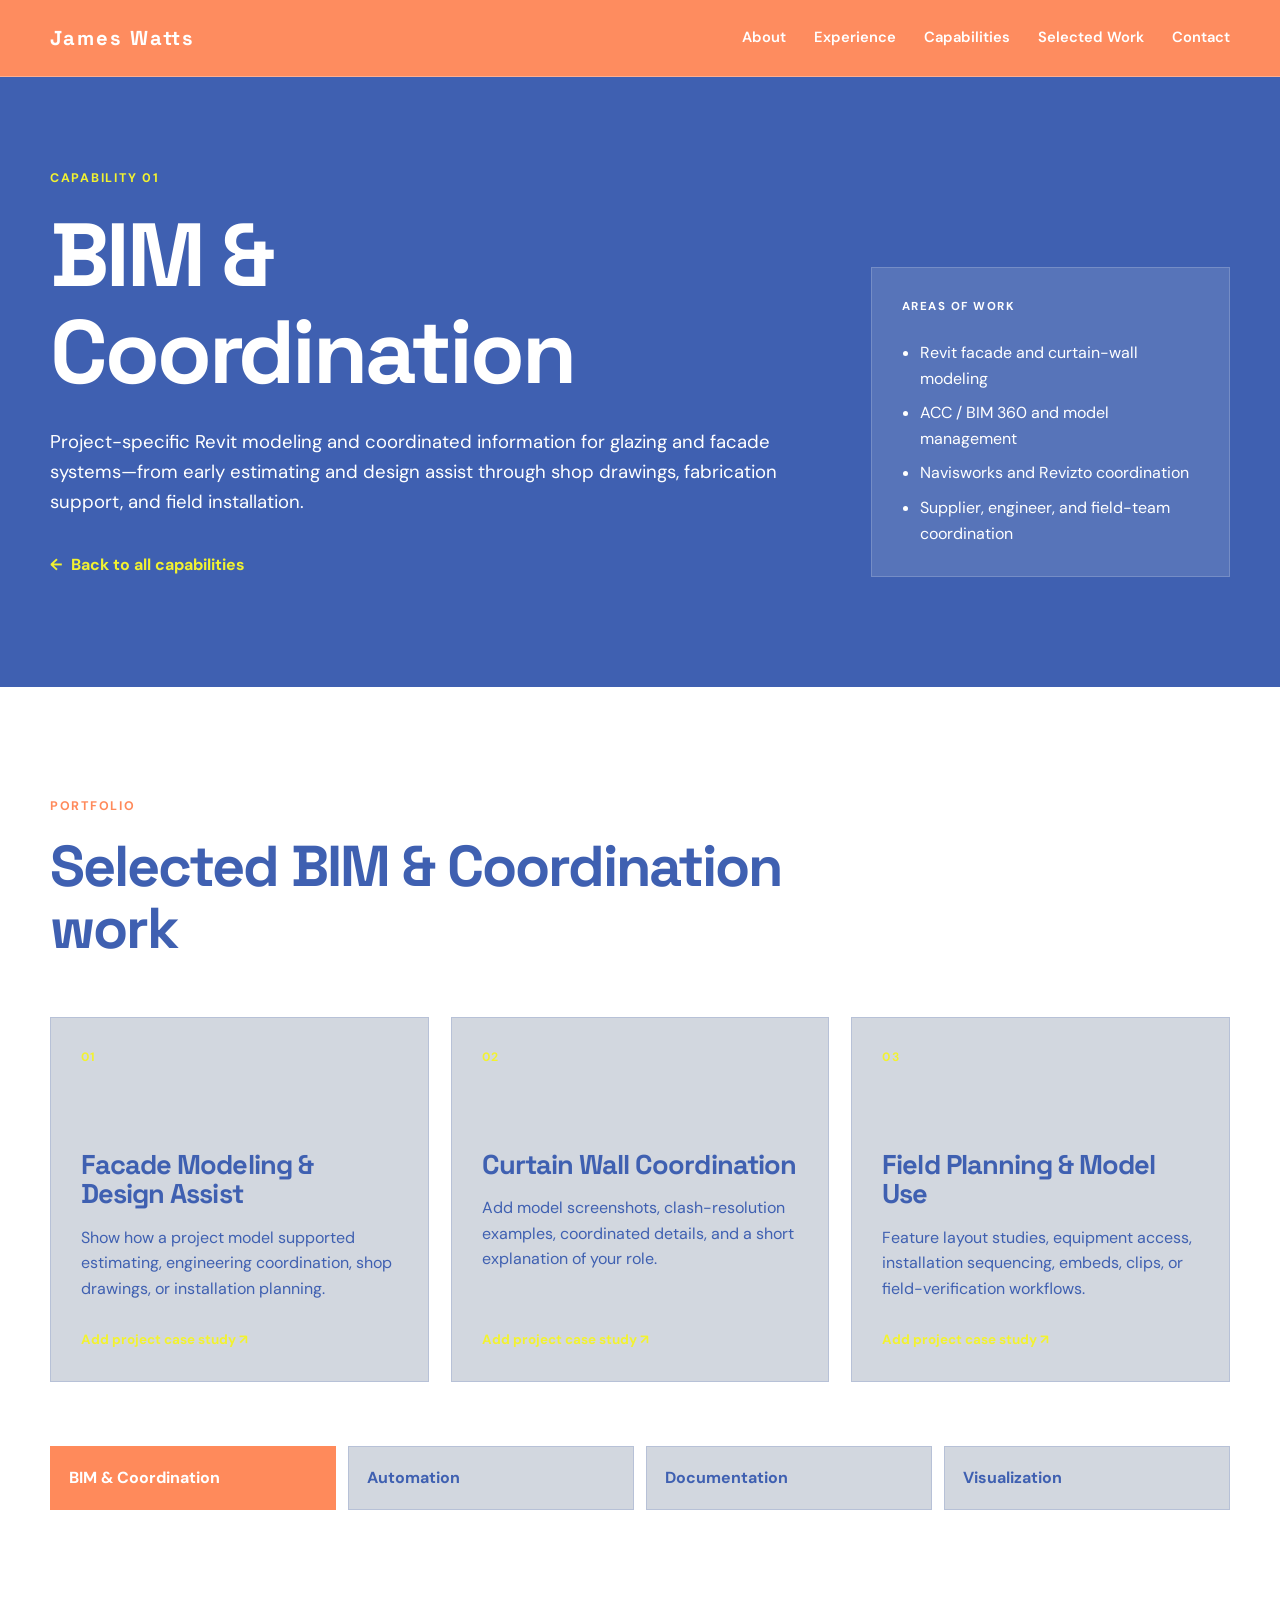
==== commit f5bf4651: "Add files via upload" ====
--- a/bim-coordination.html
+++ b/bim-coordination.html
@@ -93,7 +93,7 @@
           <div class="portfolio-pdf-heading">
             <div>
               <p class="eyebrow">Project Portfolio</p>
-              <h2 id="bim-pdf-title">BIM &amp; Coordination PDF</h2>
+              <h2 id="bim-pdf-title">BIM &amp; Coordination Portfolio</h2>
             </div>
 
             <a
@@ -106,23 +106,559 @@
             </a>
           </div>
 
-          <div class="portfolio-pdf-frame">
-            <object
-              data="assets/bim-coordination-portfolio.pdf"
-              type="application/pdf"
-              aria-label="Embedded BIM and Coordination portfolio PDF"
-            >
-              <div class="portfolio-pdf-fallback">
-                <p>Your browser could not display the embedded PDF.</p>
-                <a
-                  href="assets/bim-coordination-portfolio.pdf"
-                  target="_blank"
-                  rel="noopener"
-                >
-                  Open the BIM &amp; Coordination PDF
-                </a>
-              </div>
-            </object>
+          <div class="portfolio-reader" data-portfolio-reader>
+            <div
+              class="portfolio-page-status"
+              aria-live="polite"
+              aria-atomic="true"
+            >
+              <span>Page</span>
+              <strong id="portfolio-current-page">01</strong>
+              <span>/ 30</span>
+            </div>
+
+            <ol class="portfolio-spreads" aria-label="BIM and Coordination portfolio pages">
+            <li
+              class="portfolio-spread portfolio-spread--cover"
+              id="portfolio-page-1"
+              data-portfolio-page="1"
+            >
+              <img
+                src="assets/bim-portfolio-pages/page-01.webp"
+                alt="BIM portfolio page 1: 200 Mission"
+                width="1225"
+                height="1582"
+                loading="eager"
+                decoding="async" fetchpriority="high"
+              />
+              <div class="portfolio-spread-caption">
+                <span>200 Mission</span>
+                <strong>Page 01 / 30</strong>
+              </div>
+            </li>
+            <li
+              class="portfolio-spread"
+              id="portfolio-page-2"
+              data-portfolio-page="2"
+            >
+              <img
+                src="assets/bim-portfolio-pages/page-02.webp"
+                alt="BIM portfolio page 2: 405 Industrial and Samuel Merritt University"
+                width="2450"
+                height="1582"
+                loading="eager"
+                decoding="async"
+              />
+              <div class="portfolio-spread-caption">
+                <span>405 Industrial and Samuel Merritt University</span>
+                <strong>Page 02 / 30</strong>
+              </div>
+            </li>
+            <li
+              class="portfolio-spread"
+              id="portfolio-page-3"
+              data-portfolio-page="3"
+            >
+              <img
+                src="assets/bim-portfolio-pages/page-03.webp"
+                alt="BIM portfolio page 3: Stanford Bridge and 490 South Matilda"
+                width="2450"
+                height="1582"
+                loading="lazy"
+                decoding="async"
+              />
+              <div class="portfolio-spread-caption">
+                <span>Stanford Bridge and 490 South Matilda</span>
+                <strong>Page 03 / 30</strong>
+              </div>
+            </li>
+            <li
+              class="portfolio-spread"
+              id="portfolio-page-4"
+              data-portfolio-page="4"
+            >
+              <img
+                src="assets/bim-portfolio-pages/page-04.webp"
+                alt="BIM portfolio page 4: 777 Airport Boulevard and ACLS"
+                width="2450"
+                height="1582"
+                loading="lazy"
+                decoding="async"
+              />
+              <div class="portfolio-spread-caption">
+                <span>777 Airport Boulevard and ACLS</span>
+                <strong>Page 04 / 30</strong>
+              </div>
+            </li>
+            <li
+              class="portfolio-spread"
+              id="portfolio-page-5"
+              data-portfolio-page="5"
+            >
+              <img
+                src="assets/bim-portfolio-pages/page-05.webp"
+                alt="BIM portfolio page 5: 888 Ross and IQHQ Aventine"
+                width="2450"
+                height="1582"
+                loading="lazy"
+                decoding="async"
+              />
+              <div class="portfolio-spread-caption">
+                <span>888 Ross and IQHQ Aventine</span>
+                <strong>Page 05 / 30</strong>
+              </div>
+            </li>
+            <li
+              class="portfolio-spread"
+              id="portfolio-page-6"
+              data-portfolio-page="6"
+            >
+              <img
+                src="assets/bim-portfolio-pages/page-06.webp"
+                alt="BIM portfolio page 6: City of Hope and 1389 Moffett Park"
+                width="2450"
+                height="1582"
+                loading="lazy"
+                decoding="async"
+              />
+              <div class="portfolio-spread-caption">
+                <span>City of Hope and 1389 Moffett Park</span>
+                <strong>Page 06 / 30</strong>
+              </div>
+            </li>
+            <li
+              class="portfolio-spread"
+              id="portfolio-page-7"
+              data-portfolio-page="7"
+            >
+              <img
+                src="assets/bim-portfolio-pages/page-07.webp"
+                alt="BIM portfolio page 7: Project 63 and Project Nomar North"
+                width="2450"
+                height="1582"
+                loading="lazy"
+                decoding="async"
+              />
+              <div class="portfolio-spread-caption">
+                <span>Project 63 and Project Nomar North</span>
+                <strong>Page 07 / 30</strong>
+              </div>
+            </li>
+            <li
+              class="portfolio-spread"
+              id="portfolio-page-8"
+              data-portfolio-page="8"
+            >
+              <img
+                src="assets/bim-portfolio-pages/page-08.webp"
+                alt="BIM portfolio page 8: Project Nomar South and Pier 70A"
+                width="2450"
+                height="1582"
+                loading="lazy"
+                decoding="async"
+              />
+              <div class="portfolio-spread-caption">
+                <span>Project Nomar South and Pier 70A</span>
+                <strong>Page 08 / 30</strong>
+              </div>
+            </li>
+            <li
+              class="portfolio-spread"
+              id="portfolio-page-9"
+              data-portfolio-page="9"
+            >
+              <img
+                src="assets/bim-portfolio-pages/page-09.webp"
+                alt="BIM portfolio page 9: Moffett Towers Building 6 and The Ranch Lot Studios"
+                width="2450"
+                height="1582"
+                loading="lazy"
+                decoding="async"
+              />
+              <div class="portfolio-spread-caption">
+                <span>Moffett Towers Building 6 and The Ranch Lot Studios</span>
+                <strong>Page 09 / 30</strong>
+              </div>
+            </li>
+            <li
+              class="portfolio-spread"
+              id="portfolio-page-10"
+              data-portfolio-page="10"
+            >
+              <img
+                src="assets/bim-portfolio-pages/page-10.webp"
+                alt="BIM portfolio page 10: Joint Venture Cancer Center and UNLV"
+                width="2450"
+                height="1582"
+                loading="lazy"
+                decoding="async"
+              />
+              <div class="portfolio-spread-caption">
+                <span>Joint Venture Cancer Center and UNLV</span>
+                <strong>Page 10 / 30</strong>
+              </div>
+            </li>
+            <li
+              class="portfolio-spread"
+              id="portfolio-page-11"
+              data-portfolio-page="11"
+            >
+              <img
+                src="assets/bim-portfolio-pages/page-11.webp"
+                alt="BIM portfolio page 11: UCSD Discovery and UNR Mathewson"
+                width="2450"
+                height="1582"
+                loading="lazy"
+                decoding="async"
+              />
+              <div class="portfolio-spread-caption">
+                <span>UCSD Discovery and UNR Mathewson</span>
+                <strong>Page 11 / 30</strong>
+              </div>
+            </li>
+            <li
+              class="portfolio-spread"
+              id="portfolio-page-12"
+              data-portfolio-page="12"
+            >
+              <img
+                src="assets/bim-portfolio-pages/page-12.webp"
+                alt="BIM portfolio page 12: Saint Francis Highschool and Adaptive Units"
+                width="2450"
+                height="1582"
+                loading="lazy"
+                decoding="async"
+              />
+              <div class="portfolio-spread-caption">
+                <span>Saint Francis Highschool and Adaptive Units</span>
+                <strong>Page 12 / 30</strong>
+              </div>
+            </li>
+            <li
+              class="portfolio-spread"
+              id="portfolio-page-13"
+              data-portfolio-page="13"
+            >
+              <img
+                src="assets/bim-portfolio-pages/page-13.webp"
+                alt="BIM portfolio page 13: Adaptive Units examples"
+                width="2450"
+                height="1582"
+                loading="lazy"
+                decoding="async"
+              />
+              <div class="portfolio-spread-caption">
+                <span>Adaptive Units examples</span>
+                <strong>Page 13 / 30</strong>
+              </div>
+            </li>
+            <li
+              class="portfolio-spread"
+              id="portfolio-page-14"
+              data-portfolio-page="14"
+            >
+              <img
+                src="assets/bim-portfolio-pages/page-14.webp"
+                alt="BIM portfolio page 14: Adaptive door units"
+                width="2450"
+                height="1582"
+                loading="lazy"
+                decoding="async"
+              />
+              <div class="portfolio-spread-caption">
+                <span>Adaptive door units</span>
+                <strong>Page 14 / 30</strong>
+              </div>
+            </li>
+            <li
+              class="portfolio-spread"
+              id="portfolio-page-15"
+              data-portfolio-page="15"
+            >
+              <img
+                src="assets/bim-portfolio-pages/page-15.webp"
+                alt="BIM portfolio page 15: UCSF Benioff Parking Structure and UCSC Heller Housing"
+                width="2450"
+                height="1582"
+                loading="lazy"
+                decoding="async"
+              />
+              <div class="portfolio-spread-caption">
+                <span>UCSF Benioff Parking Structure and UCSC Heller Housing</span>
+                <strong>Page 15 / 30</strong>
+              </div>
+            </li>
+            <li
+              class="portfolio-spread"
+              id="portfolio-page-16"
+              data-portfolio-page="16"
+            >
+              <img
+                src="assets/bim-portfolio-pages/page-16.webp"
+                alt="BIM portfolio page 16: East County Services Center and Sonoma Government Center"
+                width="2450"
+                height="1582"
+                loading="lazy"
+                decoding="async"
+              />
+              <div class="portfolio-spread-caption">
+                <span>East County Services Center and Sonoma Government Center</span>
+                <strong>Page 16 / 30</strong>
+              </div>
+            </li>
+            <li
+              class="portfolio-spread"
+              id="portfolio-page-17"
+              data-portfolio-page="17"
+            >
+              <img
+                src="assets/bim-portfolio-pages/page-17.webp"
+                alt="BIM portfolio page 17: UCB Heathcock and SFO Guardrail"
+                width="2450"
+                height="1582"
+                loading="lazy"
+                decoding="async"
+              />
+              <div class="portfolio-spread-caption">
+                <span>UCB Heathcock and SFO Guardrail</span>
+                <strong>Page 17 / 30</strong>
+              </div>
+            </li>
+            <li
+              class="portfolio-spread"
+              id="portfolio-page-18"
+              data-portfolio-page="18"
+            >
+              <img
+                src="assets/bim-portfolio-pages/page-18.webp"
+                alt="BIM portfolio page 18: SFO Icebox and SFUSD"
+                width="2450"
+                height="1582"
+                loading="lazy"
+                decoding="async"
+              />
+              <div class="portfolio-spread-caption">
+                <span>SFO Icebox and SFUSD</span>
+                <strong>Page 18 / 30</strong>
+              </div>
+            </li>
+            <li
+              class="portfolio-spread"
+              id="portfolio-page-19"
+              data-portfolio-page="19"
+            >
+              <img
+                src="assets/bim-portfolio-pages/page-19.webp"
+                alt="BIM portfolio page 19: STEM Mission College and Gilead Technical Development Center"
+                width="2450"
+                height="1582"
+                loading="lazy"
+                decoding="async"
+              />
+              <div class="portfolio-spread-caption">
+                <span>STEM Mission College and Gilead Technical Development Center</span>
+                <strong>Page 19 / 30</strong>
+              </div>
+            </li>
+            <li
+              class="portfolio-spread"
+              id="portfolio-page-20"
+              data-portfolio-page="20"
+            >
+              <img
+                src="assets/bim-portfolio-pages/page-20.webp"
+                alt="BIM portfolio page 20: Workday Meeting Center and West Valley College"
+                width="2450"
+                height="1582"
+                loading="lazy"
+                decoding="async"
+              />
+              <div class="portfolio-spread-caption">
+                <span>Workday Meeting Center and West Valley College</span>
+                <strong>Page 20 / 30</strong>
+              </div>
+            </li>
+            <li
+              class="portfolio-spread"
+              id="portfolio-page-21"
+              data-portfolio-page="21"
+            >
+              <img
+                src="assets/bim-portfolio-pages/page-21.webp"
+                alt="BIM portfolio page 21: SFO Cargo and Sutter MOB"
+                width="2450"
+                height="1582"
+                loading="lazy"
+                decoding="async"
+              />
+              <div class="portfolio-spread-caption">
+                <span>SFO Cargo and Sutter MOB</span>
+                <strong>Page 21 / 30</strong>
+              </div>
+            </li>
+            <li
+              class="portfolio-spread"
+              id="portfolio-page-22"
+              data-portfolio-page="22"
+            >
+              <img
+                src="assets/bim-portfolio-pages/page-22.webp"
+                alt="BIM portfolio page 22: Millbrae Yards Phase II and Monterey Terminal"
+                width="2450"
+                height="1582"
+                loading="lazy"
+                decoding="async"
+              />
+              <div class="portfolio-spread-caption">
+                <span>Millbrae Yards Phase II and Monterey Terminal</span>
+                <strong>Page 22 / 30</strong>
+              </div>
+            </li>
+            <li
+              class="portfolio-spread"
+              id="portfolio-page-23"
+              data-portfolio-page="23"
+            >
+              <img
+                src="assets/bim-portfolio-pages/page-23.webp"
+                alt="BIM portfolio page 23: Davidson and Licht and CCSF Diego Rivera"
+                width="2450"
+                height="1582"
+                loading="lazy"
+                decoding="async"
+              />
+              <div class="portfolio-spread-caption">
+                <span>Davidson and Licht and CCSF Diego Rivera</span>
+                <strong>Page 23 / 30</strong>
+              </div>
+            </li>
+            <li
+              class="portfolio-spread"
+              id="portfolio-page-24"
+              data-portfolio-page="24"
+            >
+              <img
+                src="assets/bim-portfolio-pages/page-24.webp"
+                alt="BIM portfolio page 24: SLAC National Accelerator Lab"
+                width="2450"
+                height="1582"
+                loading="lazy"
+                decoding="async"
+              />
+              <div class="portfolio-spread-caption">
+                <span>SLAC National Accelerator Lab</span>
+                <strong>Page 24 / 30</strong>
+              </div>
+            </li>
+            <li
+              class="portfolio-spread"
+              id="portfolio-page-25"
+              data-portfolio-page="25"
+            >
+              <img
+                src="assets/bim-portfolio-pages/page-25.webp"
+                alt="BIM portfolio page 25: San Quentin Rehabilitation Center"
+                width="2450"
+                height="1582"
+                loading="lazy"
+                decoding="async"
+              />
+              <div class="portfolio-spread-caption">
+                <span>San Quentin Rehabilitation Center</span>
+                <strong>Page 25 / 30</strong>
+              </div>
+            </li>
+            <li
+              class="portfolio-spread"
+              id="portfolio-page-26"
+              data-portfolio-page="26"
+            >
+              <img
+                src="assets/bim-portfolio-pages/page-26.webp"
+                alt="BIM portfolio page 26: Construction and fabrication photography"
+                width="2450"
+                height="1582"
+                loading="lazy"
+                decoding="async"
+              />
+              <div class="portfolio-spread-caption">
+                <span>Construction and fabrication photography</span>
+                <strong>Page 26 / 30</strong>
+              </div>
+            </li>
+            <li
+              class="portfolio-spread"
+              id="portfolio-page-27"
+              data-portfolio-page="27"
+            >
+              <img
+                src="assets/bim-portfolio-pages/page-27.webp"
+                alt="BIM portfolio page 27: Stanford Atrium"
+                width="2450"
+                height="1582"
+                loading="lazy"
+                decoding="async"
+              />
+              <div class="portfolio-spread-caption">
+                <span>Stanford Atrium</span>
+                <strong>Page 27 / 30</strong>
+              </div>
+            </li>
+            <li
+              class="portfolio-spread"
+              id="portfolio-page-28"
+              data-portfolio-page="28"
+            >
+              <img
+                src="assets/bim-portfolio-pages/page-28.webp"
+                alt="BIM portfolio page 28: YMCA Redwood City"
+                width="2450"
+                height="1582"
+                loading="lazy"
+                decoding="async"
+              />
+              <div class="portfolio-spread-caption">
+                <span>YMCA Redwood City</span>
+                <strong>Page 28 / 30</strong>
+              </div>
+            </li>
+            <li
+              class="portfolio-spread"
+              id="portfolio-page-29"
+              data-portfolio-page="29"
+            >
+              <img
+                src="assets/bim-portfolio-pages/page-29.webp"
+                alt="BIM portfolio page 29: SSF Wellness"
+                width="2450"
+                height="1582"
+                loading="lazy"
+                decoding="async"
+              />
+              <div class="portfolio-spread-caption">
+                <span>SSF Wellness</span>
+                <strong>Page 29 / 30</strong>
+              </div>
+            </li>
+            <li
+              class="portfolio-spread"
+              id="portfolio-page-30"
+              data-portfolio-page="30"
+            >
+              <img
+                src="assets/bim-portfolio-pages/page-30.webp"
+                alt="BIM portfolio page 30: SFSU Canopy"
+                width="2450"
+                height="1582"
+                loading="lazy"
+                decoding="async"
+              />
+              <div class="portfolio-spread-caption">
+                <span>SFSU Canopy</span>
+                <strong>Page 30 / 30</strong>
+              </div>
+            </li>
+            </ol>
           </div>
         </section>
       </div>
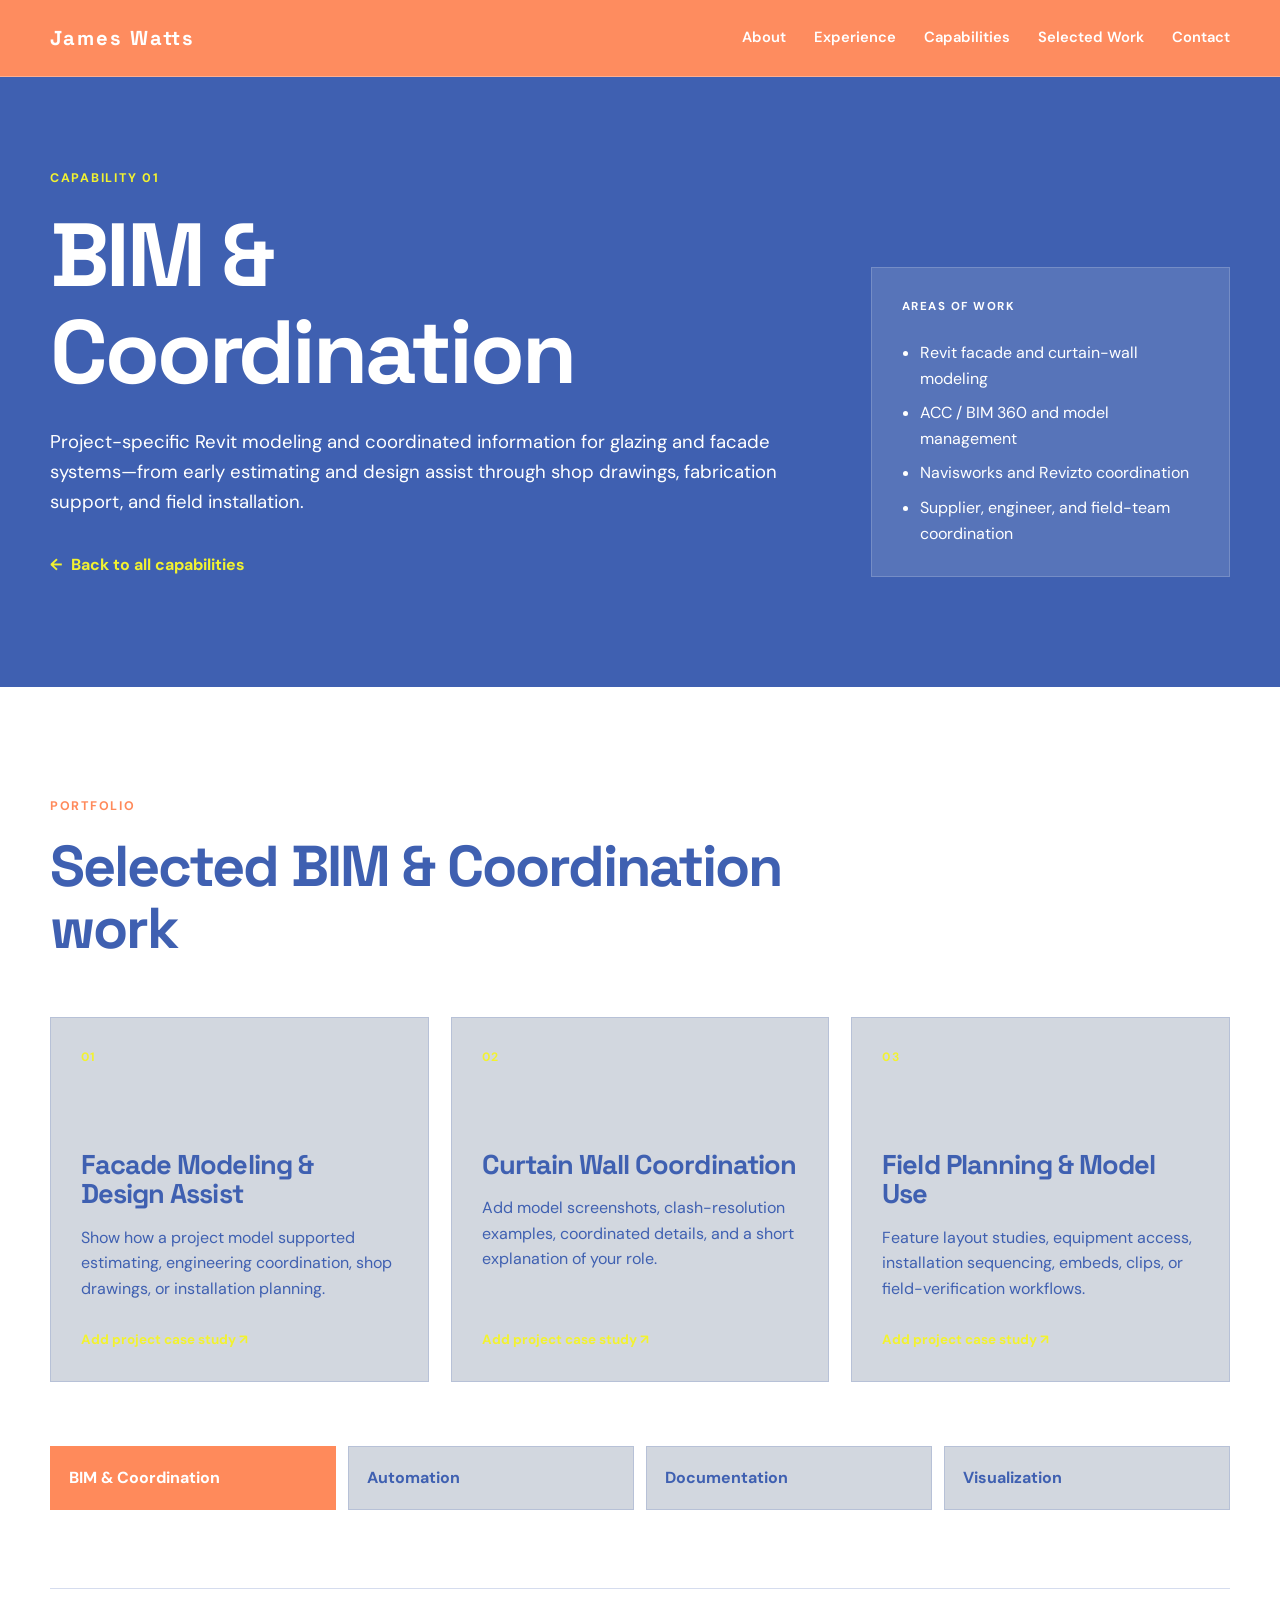
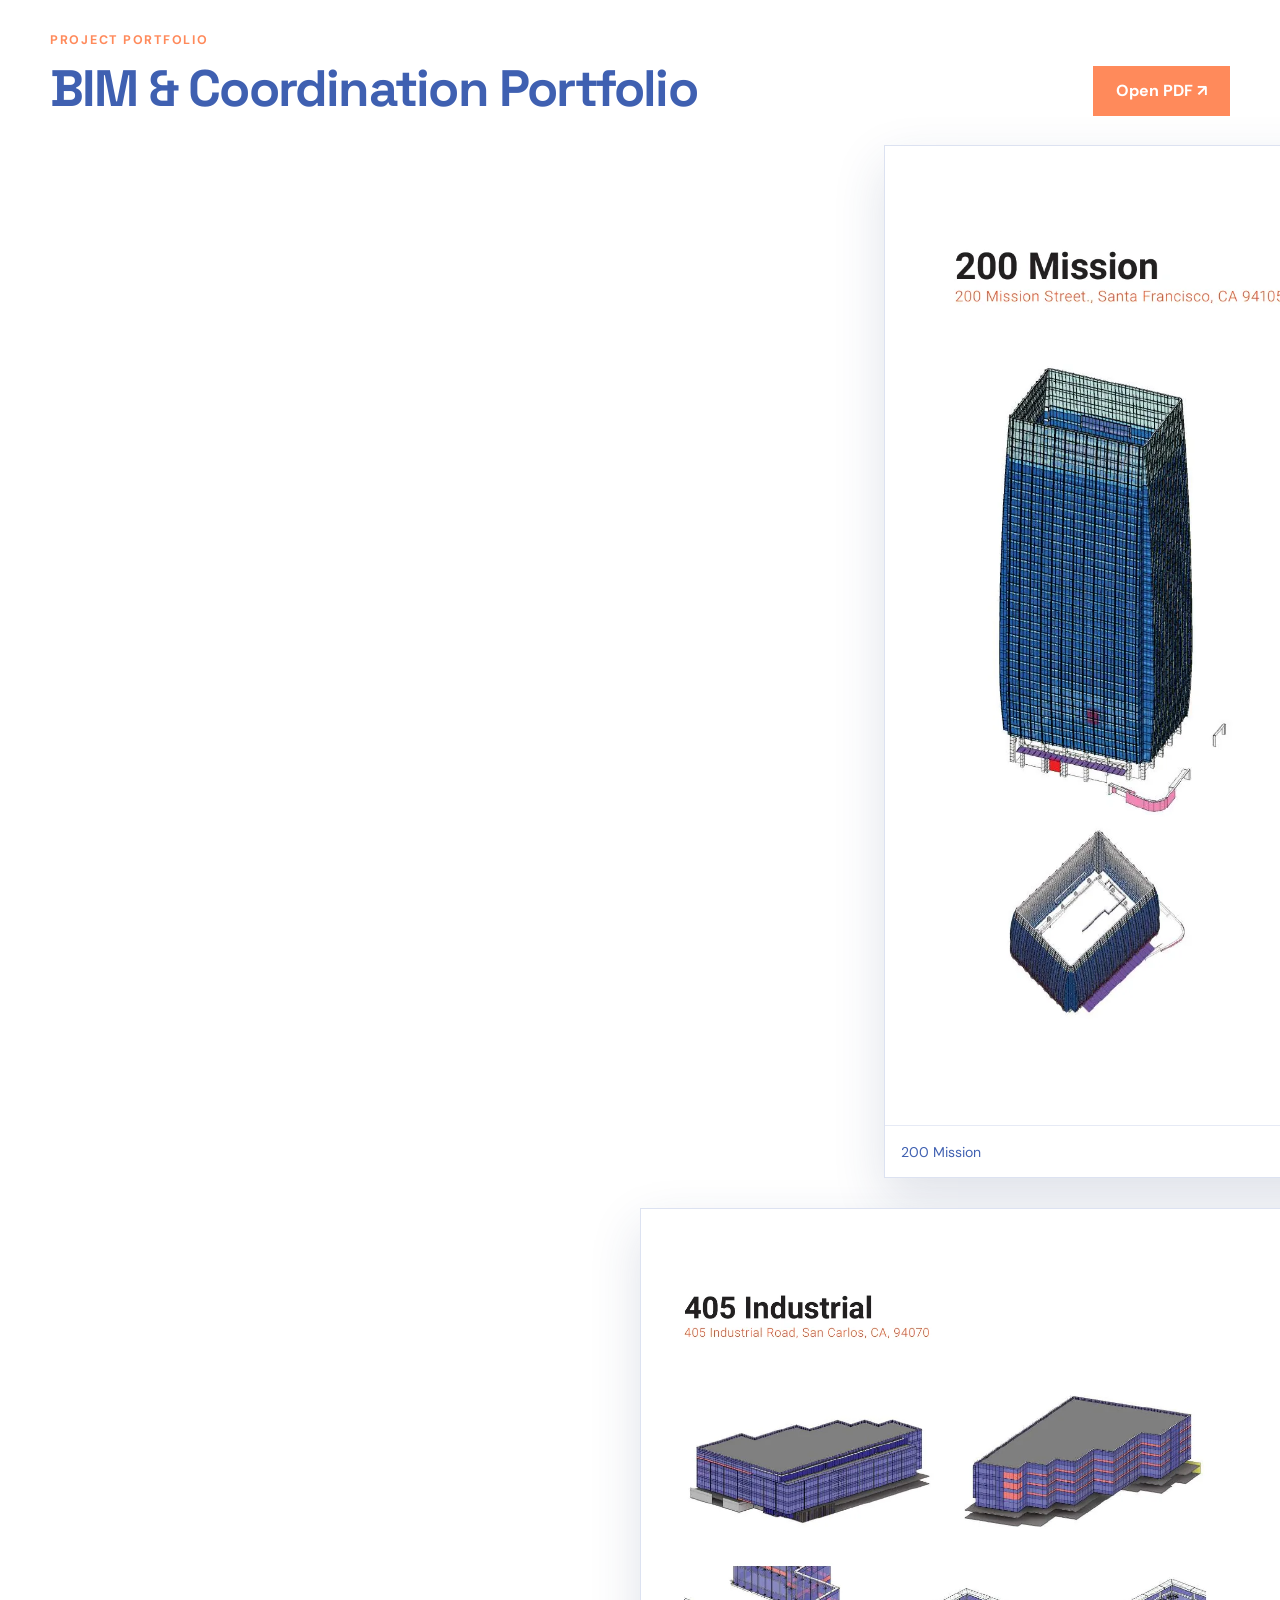
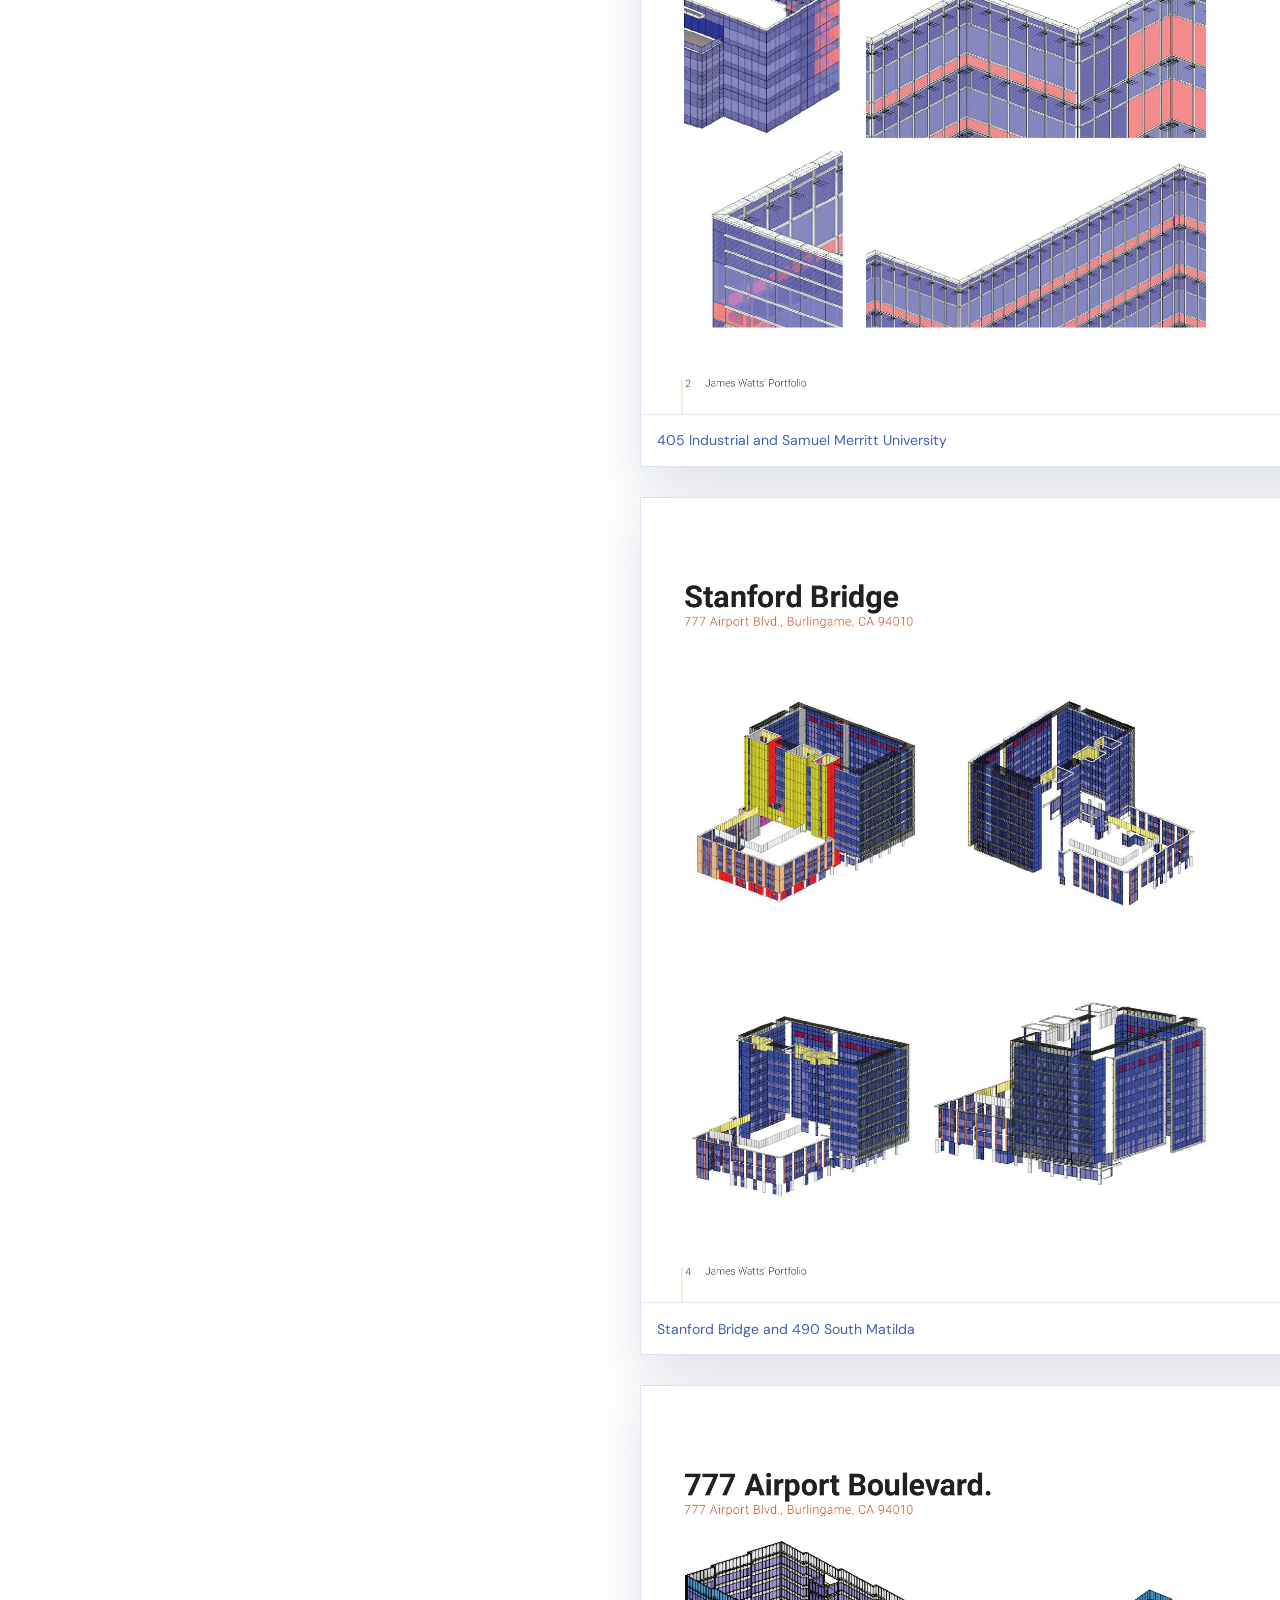
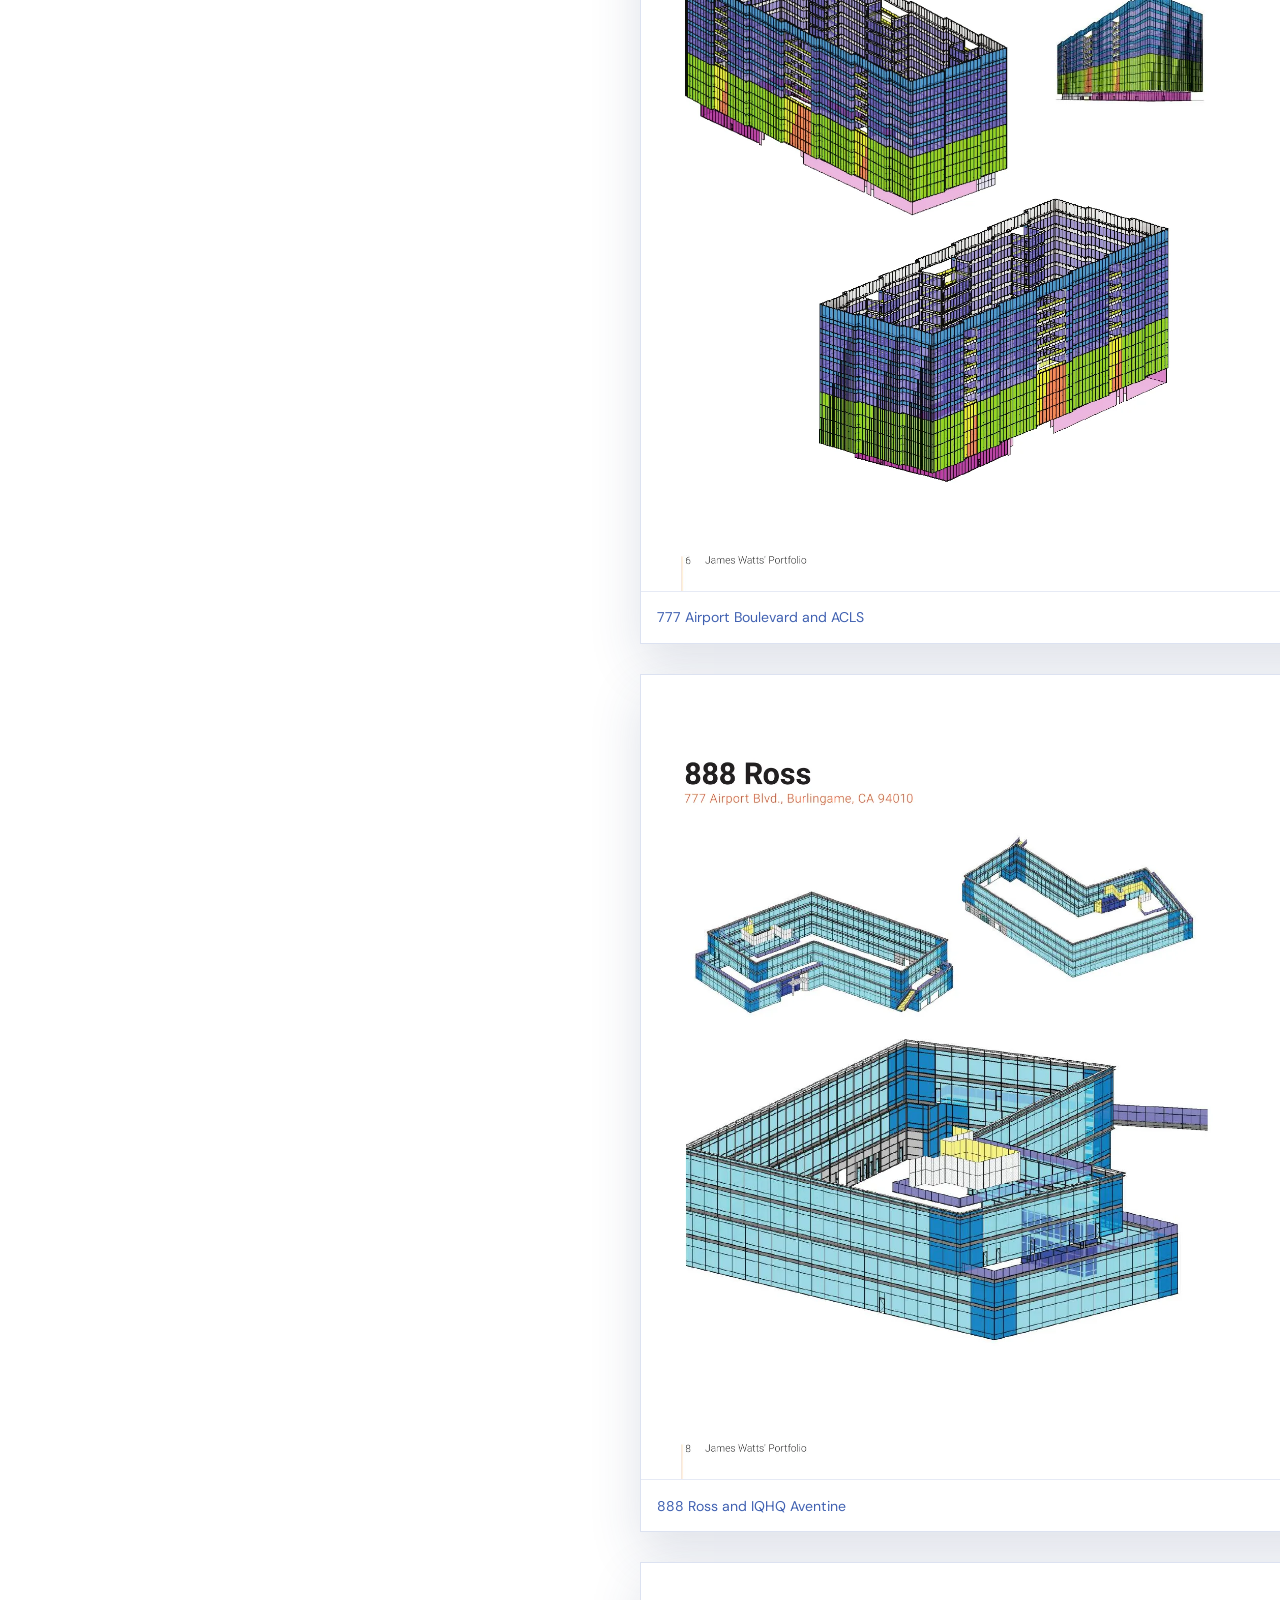
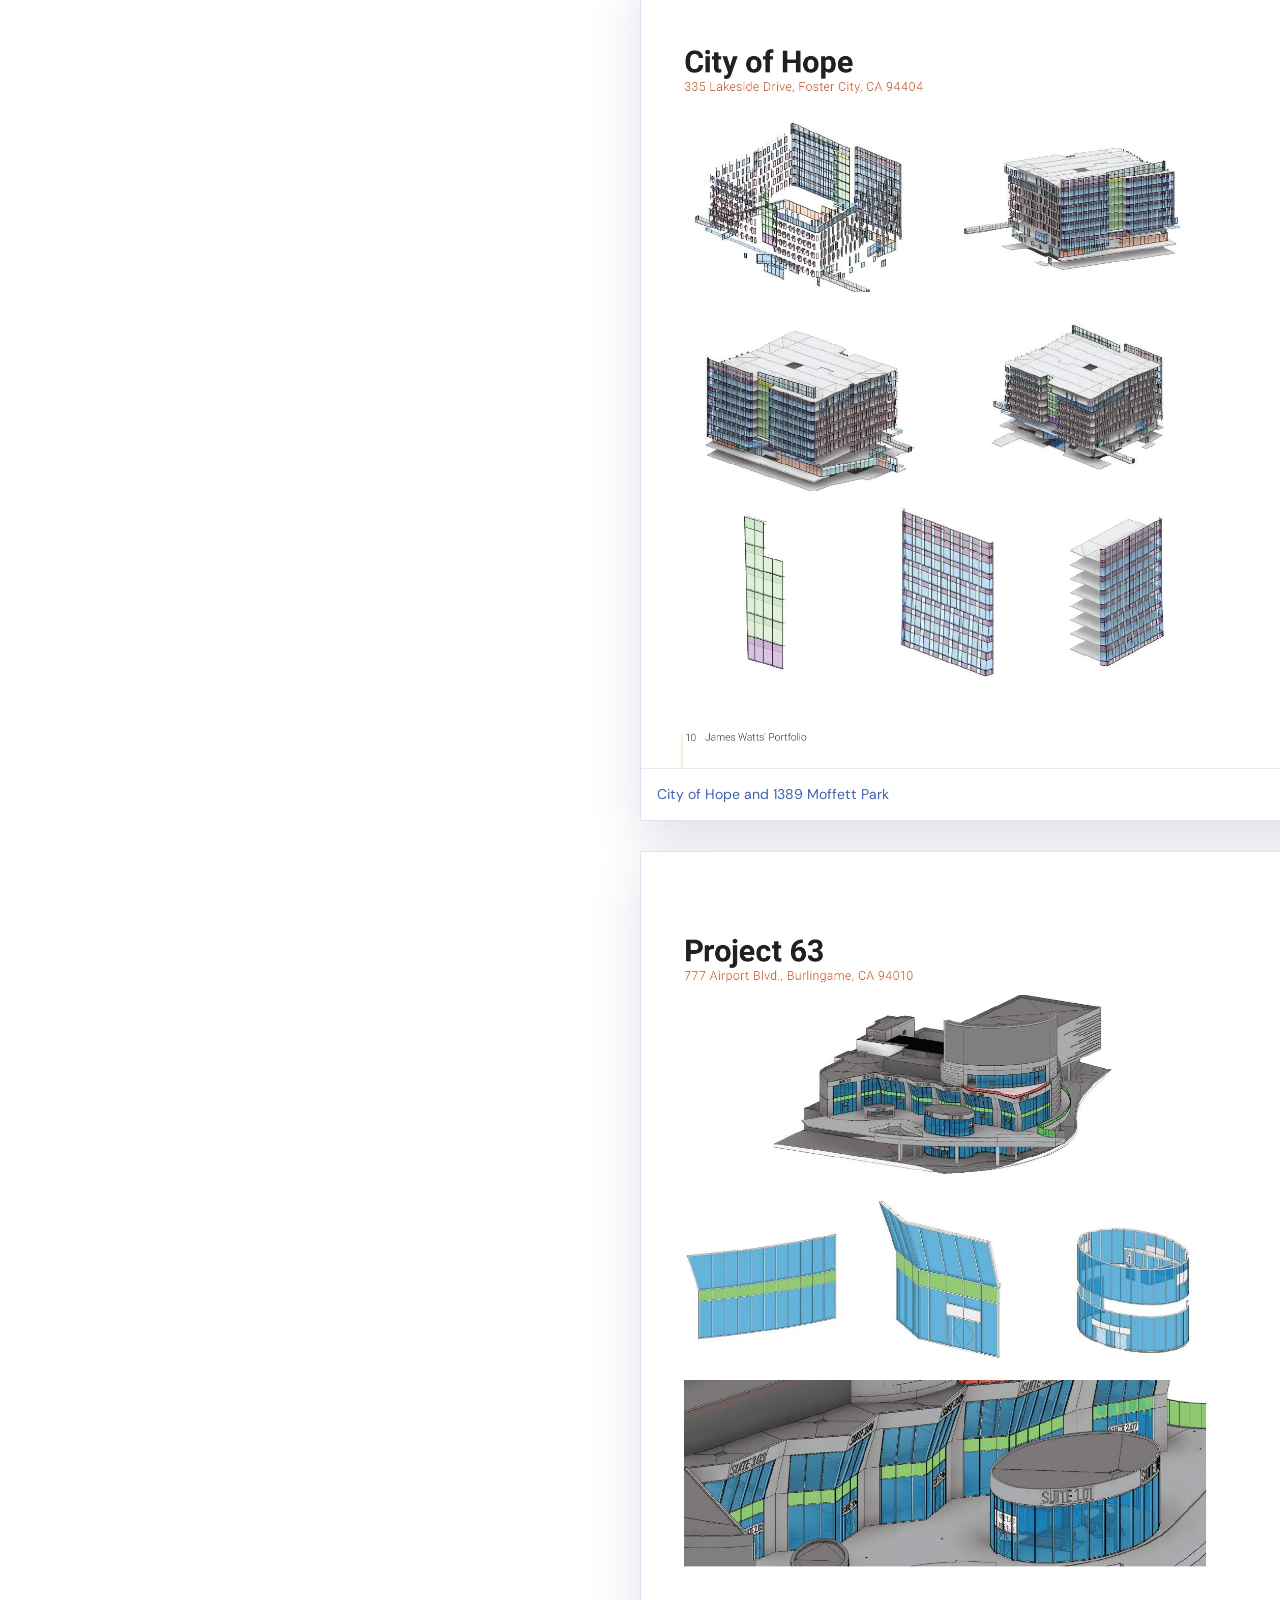
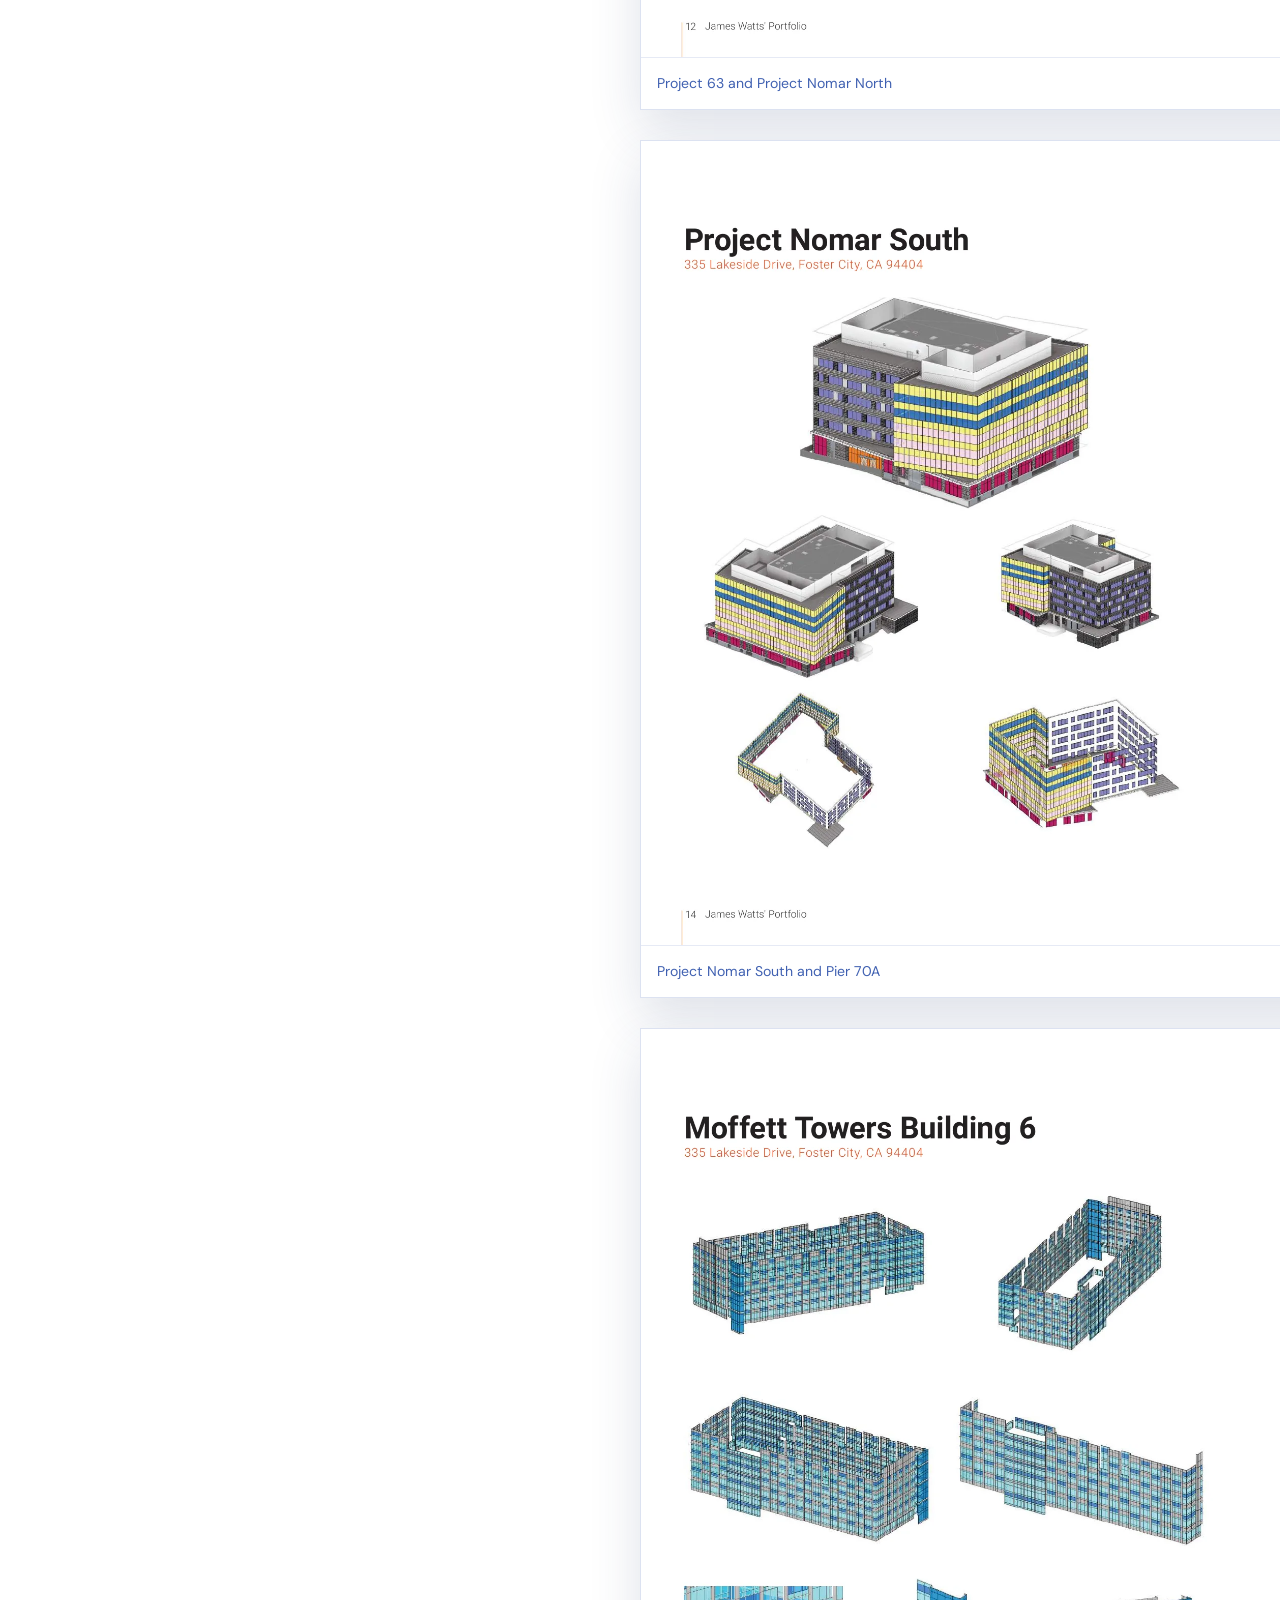
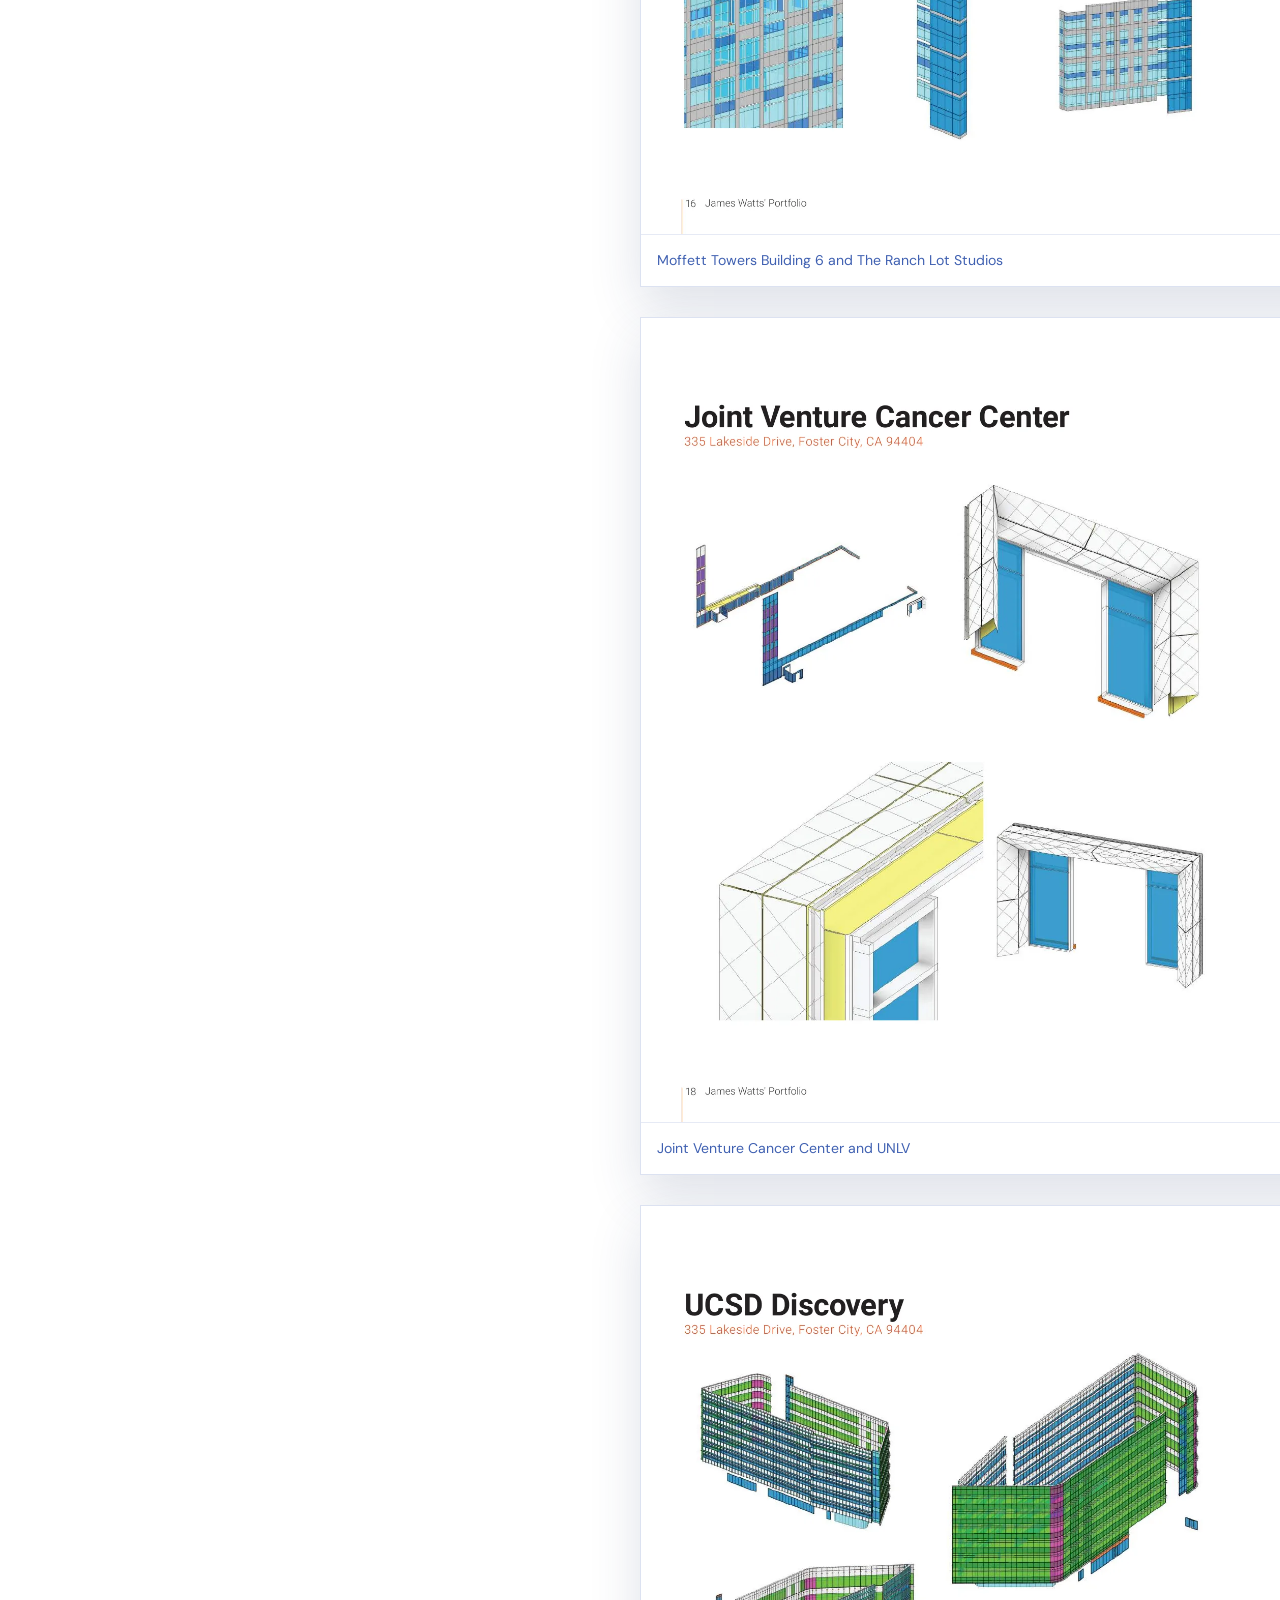
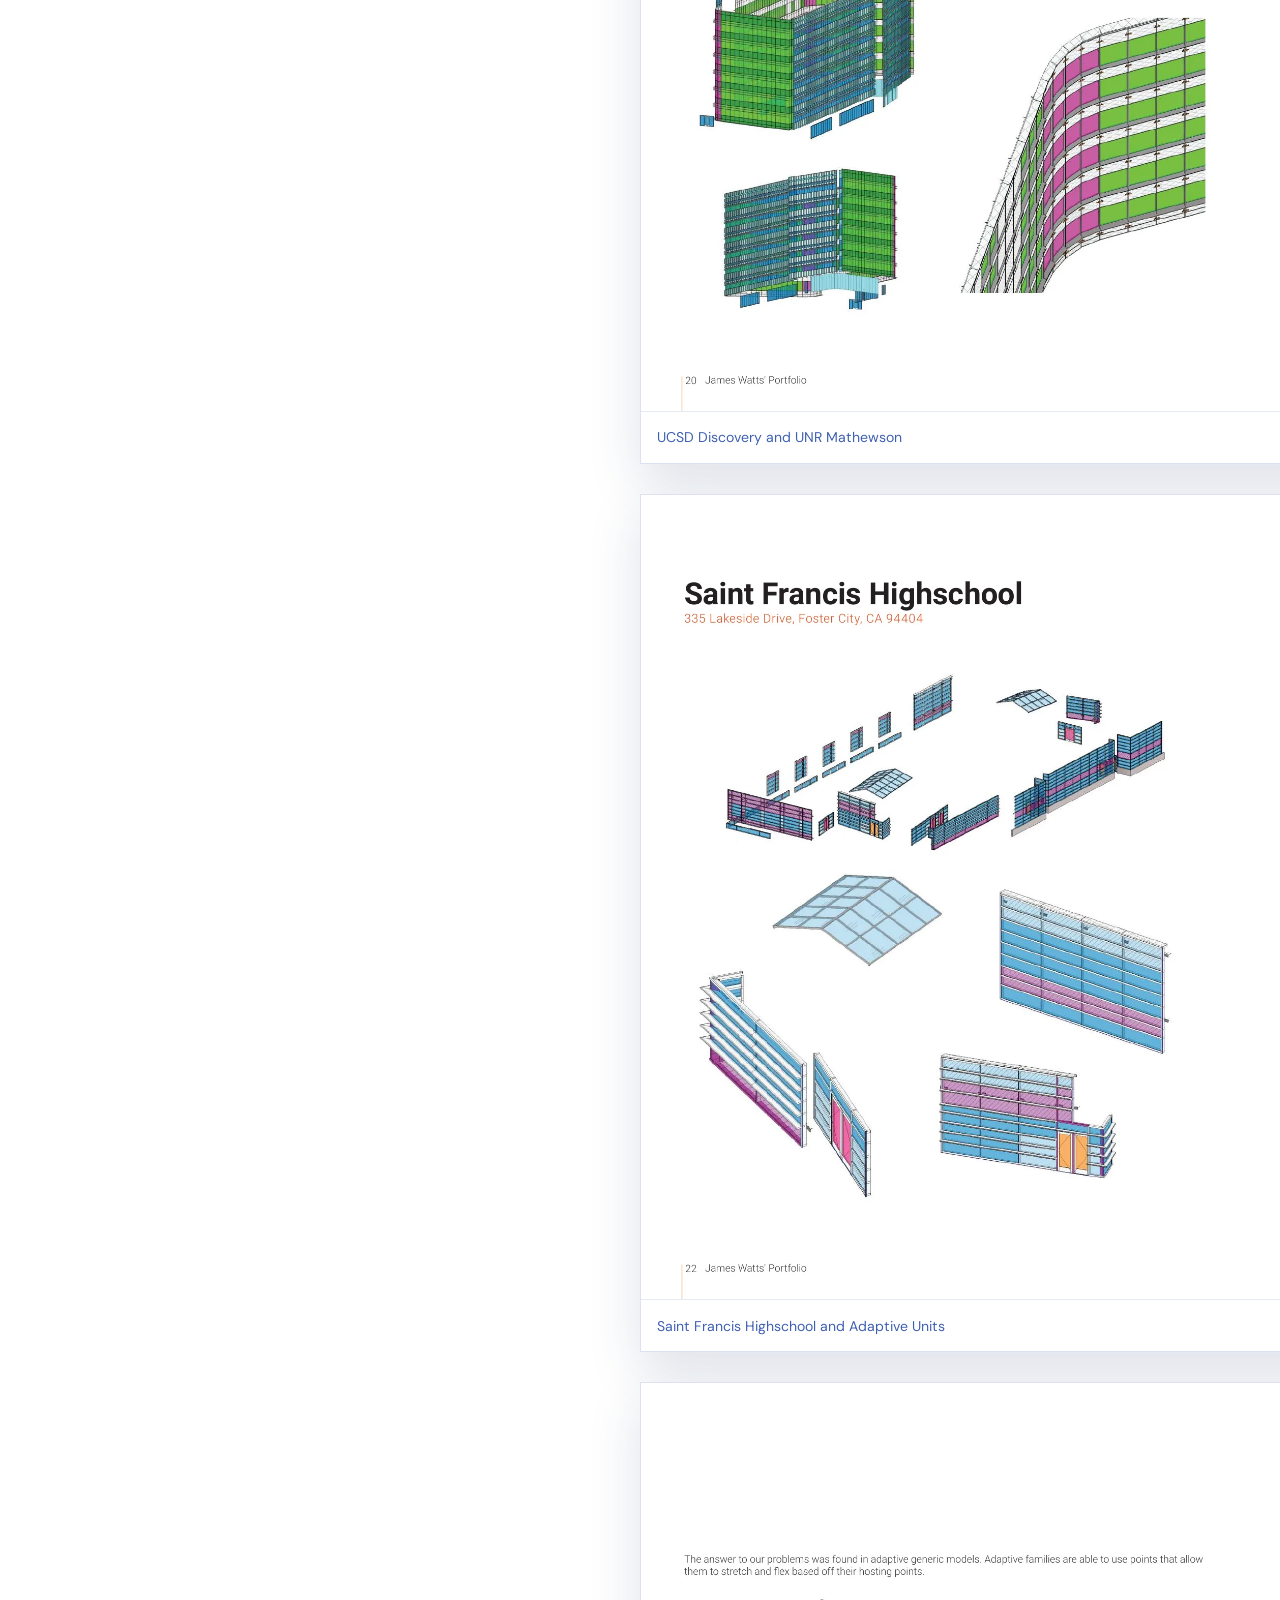
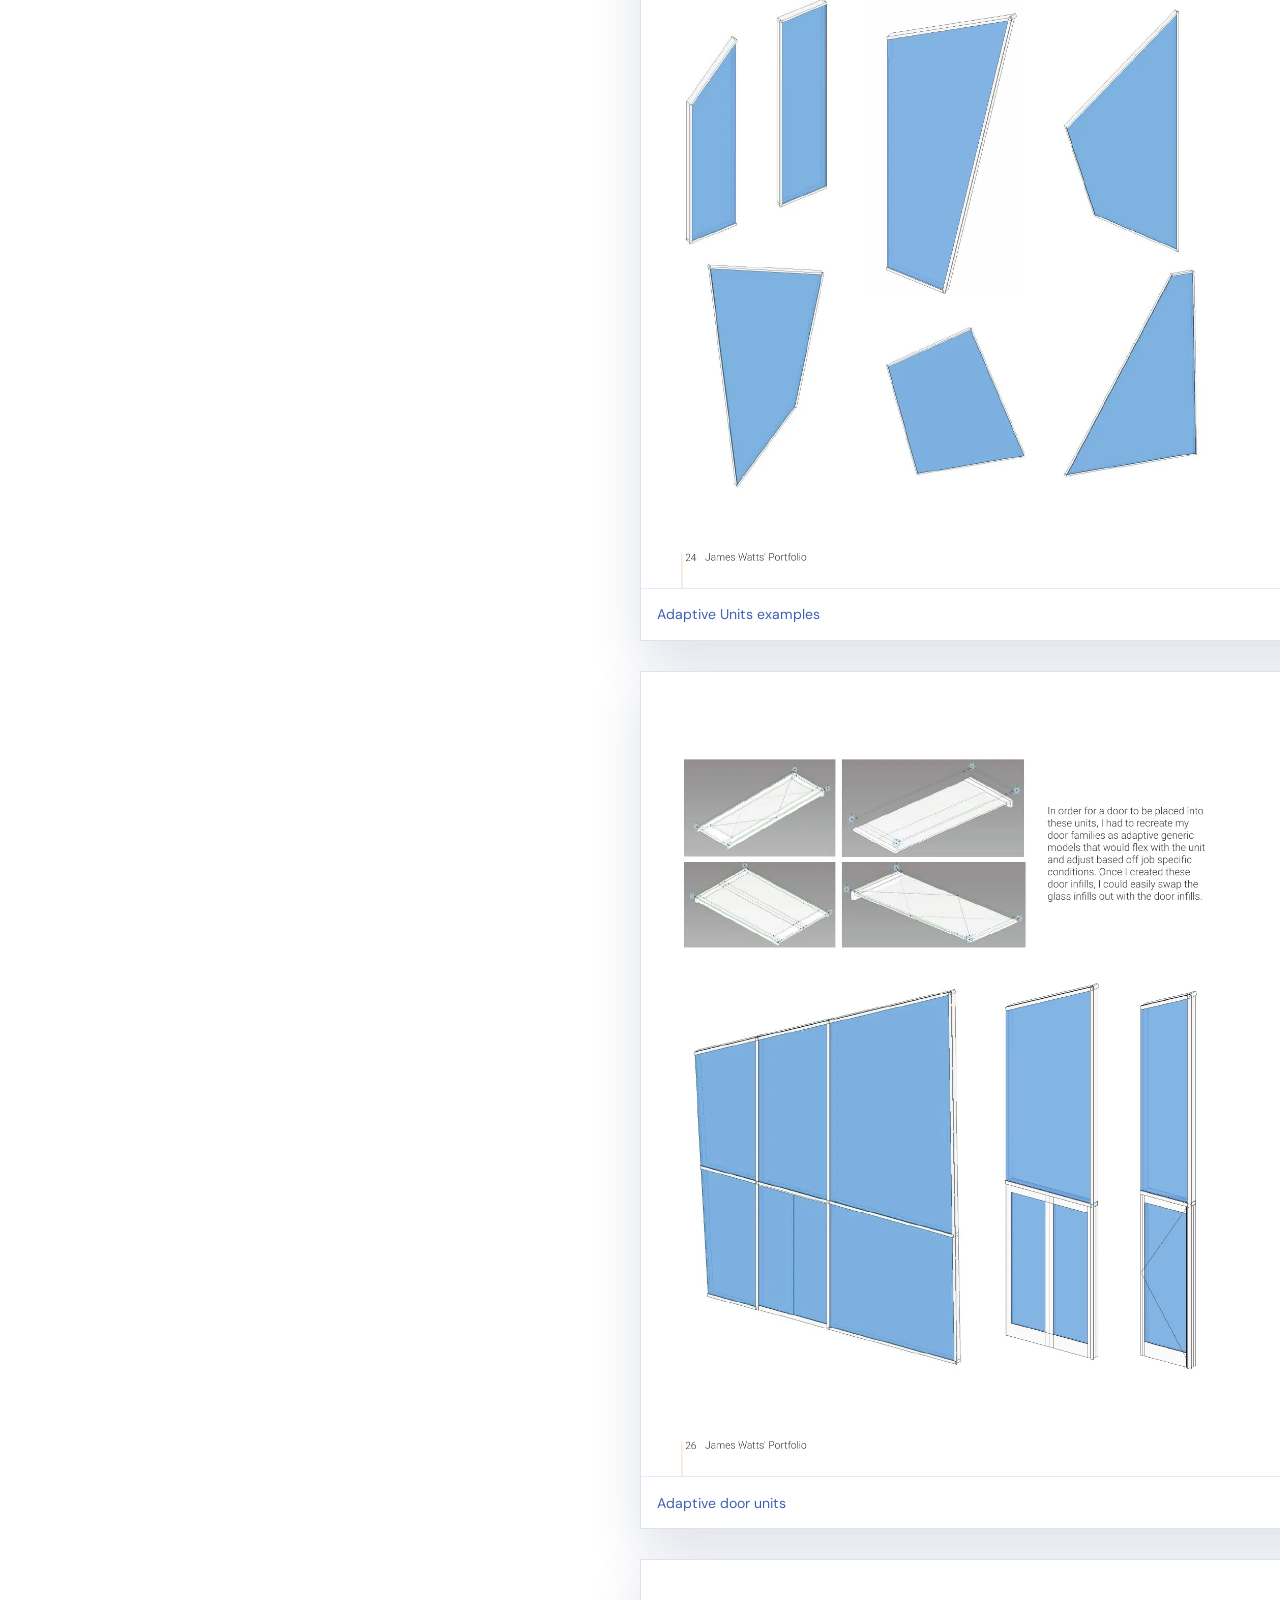
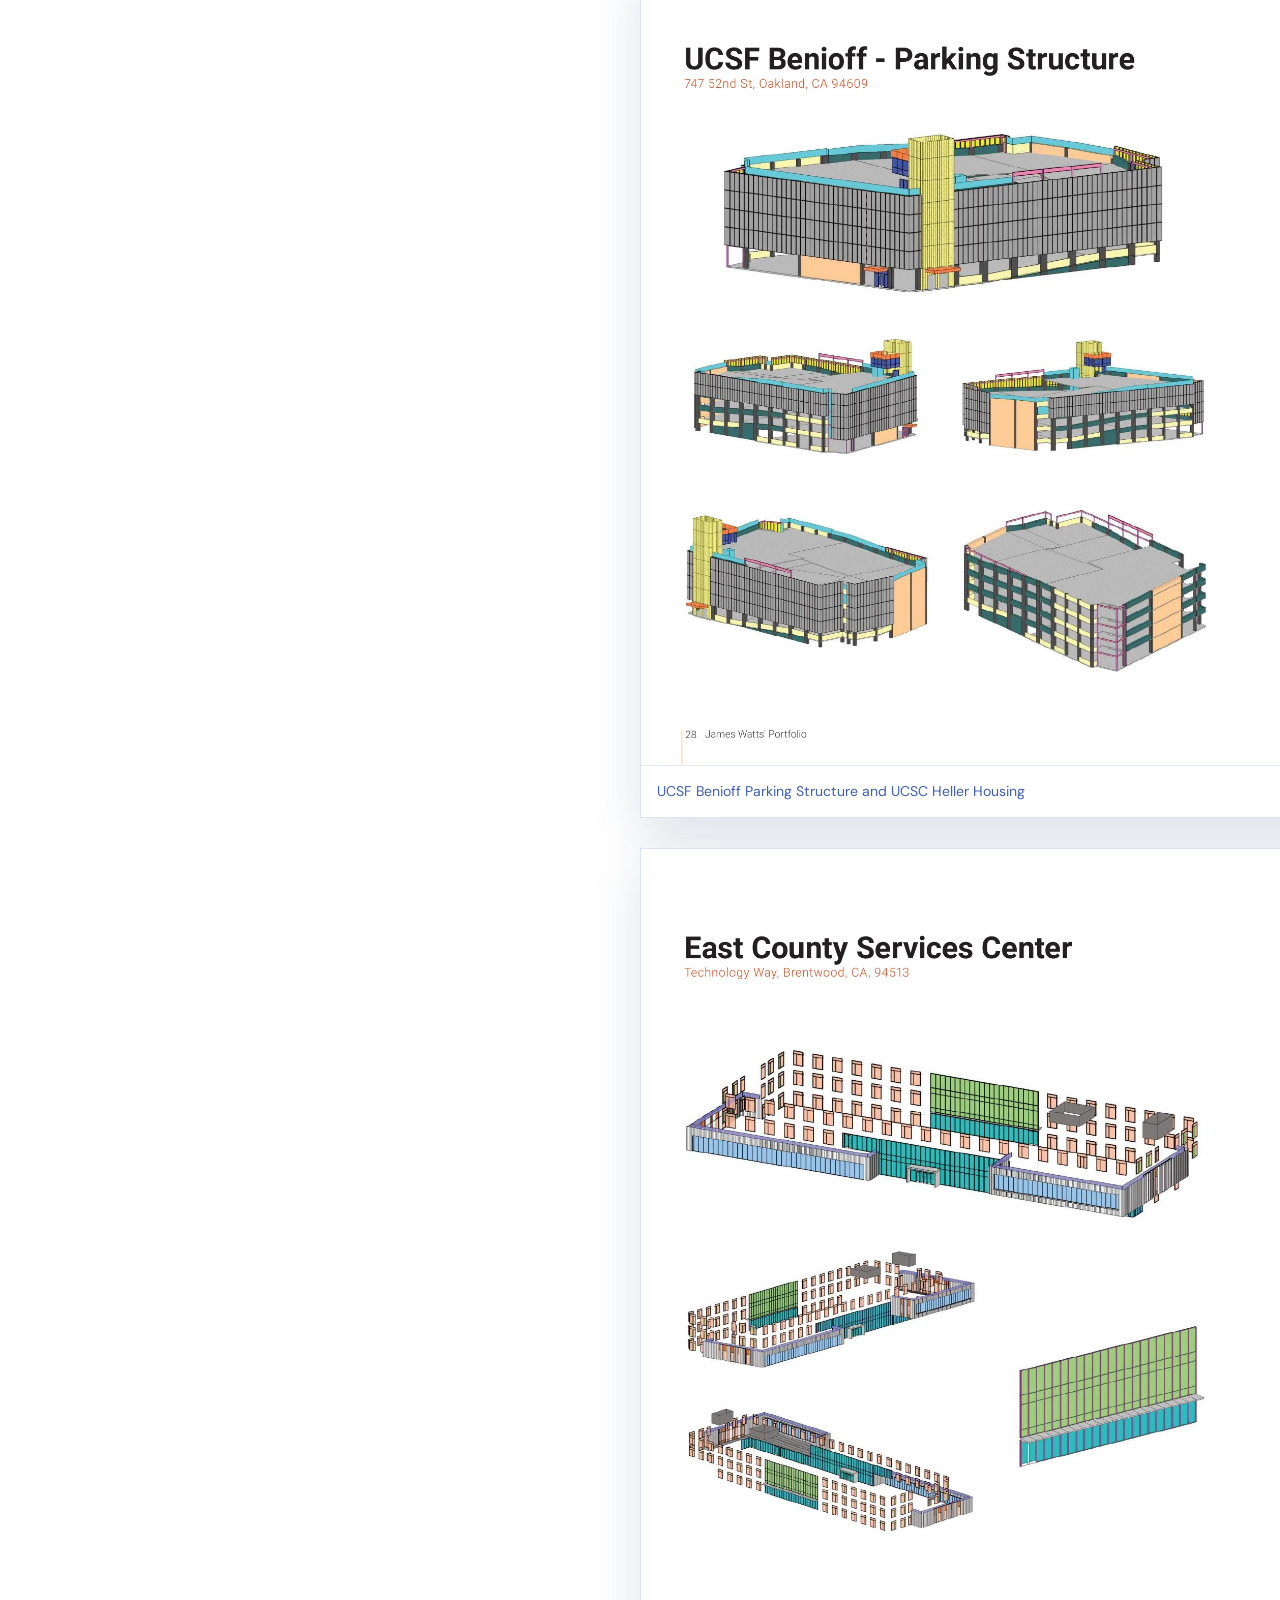
==== commit 792d2a23: "Add files via upload" ====
--- a/bim-coordination.html
+++ b/bim-coordination.html
@@ -89,7 +89,7 @@
           <a href="visualization.html">Visualization</a>
         </nav>
 
-        <section class="portfolio-pdf reveal" aria-labelledby="bim-pdf-title">
+        <section class="portfolio-pdf portfolio-pdf-visible" aria-labelledby="bim-pdf-title">
           <div class="portfolio-pdf-heading">
             <div>
               <p class="eyebrow">Project Portfolio</p>
--- a/style.css
+++ b/style.css
@@ -1513,3 +1513,149 @@
     min-height: 520px;
   }
 }
+
+
+/* ===== Clean, scrollable BIM portfolio spreads ===== */
+.portfolio-reader {
+  position: relative;
+  width: min(1660px, calc(100vw - 32px));
+  margin-top: 28px;
+  margin-left: 50%;
+  transform: translateX(-50%);
+}
+
+.portfolio-page-status {
+  position: sticky;
+  top: 92px;
+  z-index: 30;
+  display: flex;
+  width: max-content;
+  align-items: baseline;
+  gap: 7px;
+  margin: 0 18px -46px auto;
+  padding: 10px 14px;
+  color: #ffffff;
+  background: rgba(63, 96, 177, 0.94);
+  border: 1px solid rgba(255, 255, 255, 0.28);
+  box-shadow: 0 10px 26px rgba(24, 40, 82, 0.20);
+  backdrop-filter: blur(8px);
+  pointer-events: none;
+}
+
+.portfolio-page-status span {
+  font-size: 0.76rem;
+  font-weight: 700;
+  letter-spacing: 0.08em;
+  text-transform: uppercase;
+}
+
+.portfolio-page-status strong {
+  color: #f2f230;
+  font-family: "Space Grotesk", sans-serif;
+  font-size: 1rem;
+}
+
+.portfolio-spreads {
+  display: grid;
+  gap: 30px;
+  margin: 0;
+  padding: 0;
+  list-style: none;
+}
+
+.portfolio-spread {
+  position: relative;
+  overflow: hidden;
+  background: #ffffff;
+  border: 1px solid rgba(63, 96, 177, 0.18);
+  box-shadow: 0 20px 48px rgba(38, 58, 110, 0.15);
+  scroll-margin-top: 118px;
+}
+
+.portfolio-spread--cover {
+  width: min(760px, 100%);
+  justify-self: center;
+}
+
+.portfolio-spread img {
+  display: block;
+  width: 100%;
+  height: auto;
+  background: #ffffff;
+}
+
+.portfolio-spread-caption {
+  display: flex;
+  align-items: center;
+  justify-content: space-between;
+  gap: 24px;
+  min-height: 52px;
+  padding: 12px 16px;
+  color: #3f60b1;
+  background: #ffffff;
+  border-top: 1px solid rgba(63, 96, 177, 0.13);
+}
+
+.portfolio-spread-caption span {
+  font-size: 0.88rem;
+}
+
+.portfolio-spread-caption strong {
+  flex: 0 0 auto;
+  color: #ff8a5b;
+  font-family: "Space Grotesk", sans-serif;
+  font-size: 0.78rem;
+  letter-spacing: 0.055em;
+  text-transform: uppercase;
+}
+
+/* The native PDF object is no longer used. */
+.portfolio-pdf-frame {
+  display: none !important;
+}
+
+@media (max-width: 760px) {
+  .portfolio-reader {
+    width: calc(100vw - 18px);
+    margin-top: 18px;
+  }
+
+  .portfolio-page-status {
+    top: 76px;
+    margin-right: 8px;
+    margin-bottom: -42px;
+    padding: 8px 11px;
+  }
+
+  .portfolio-spreads {
+    gap: 16px;
+  }
+
+  .portfolio-spread-caption {
+    align-items: flex-start;
+    flex-direction: column;
+    gap: 5px;
+    min-height: 0;
+    padding: 10px 12px;
+  }
+
+  .portfolio-spread-caption span {
+    font-size: 0.78rem;
+  }
+}
+
+
+/* ===== Portfolio visibility safeguard =====
+   The BIM spreads remain visible even if script.js is cached or unavailable.
+*/
+.portfolio-pdf-visible,
+.portfolio-pdf-visible .portfolio-reader,
+.portfolio-pdf-visible .portfolio-spreads {
+  opacity: 1 !important;
+  visibility: visible !important;
+  transform: none !important;
+}
+
+.portfolio-pdf-visible .portfolio-spread {
+  display: block !important;
+}
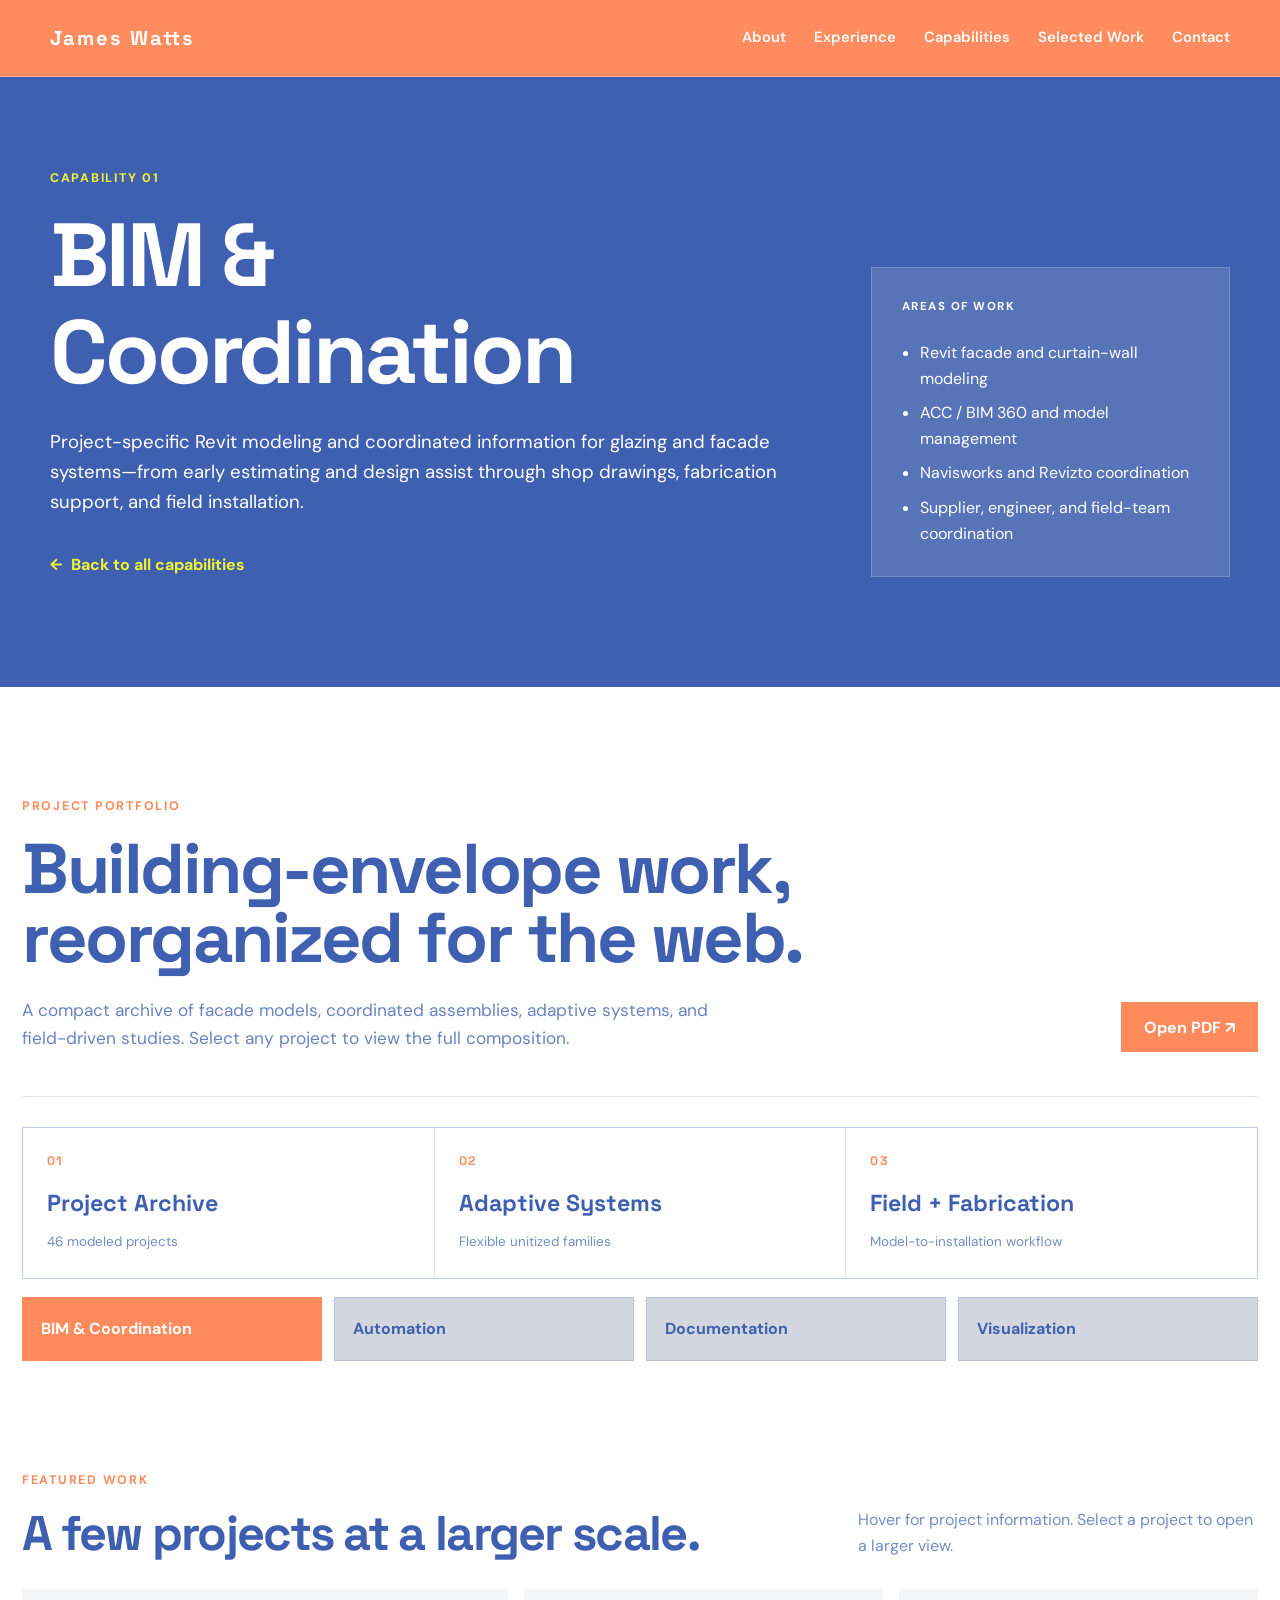
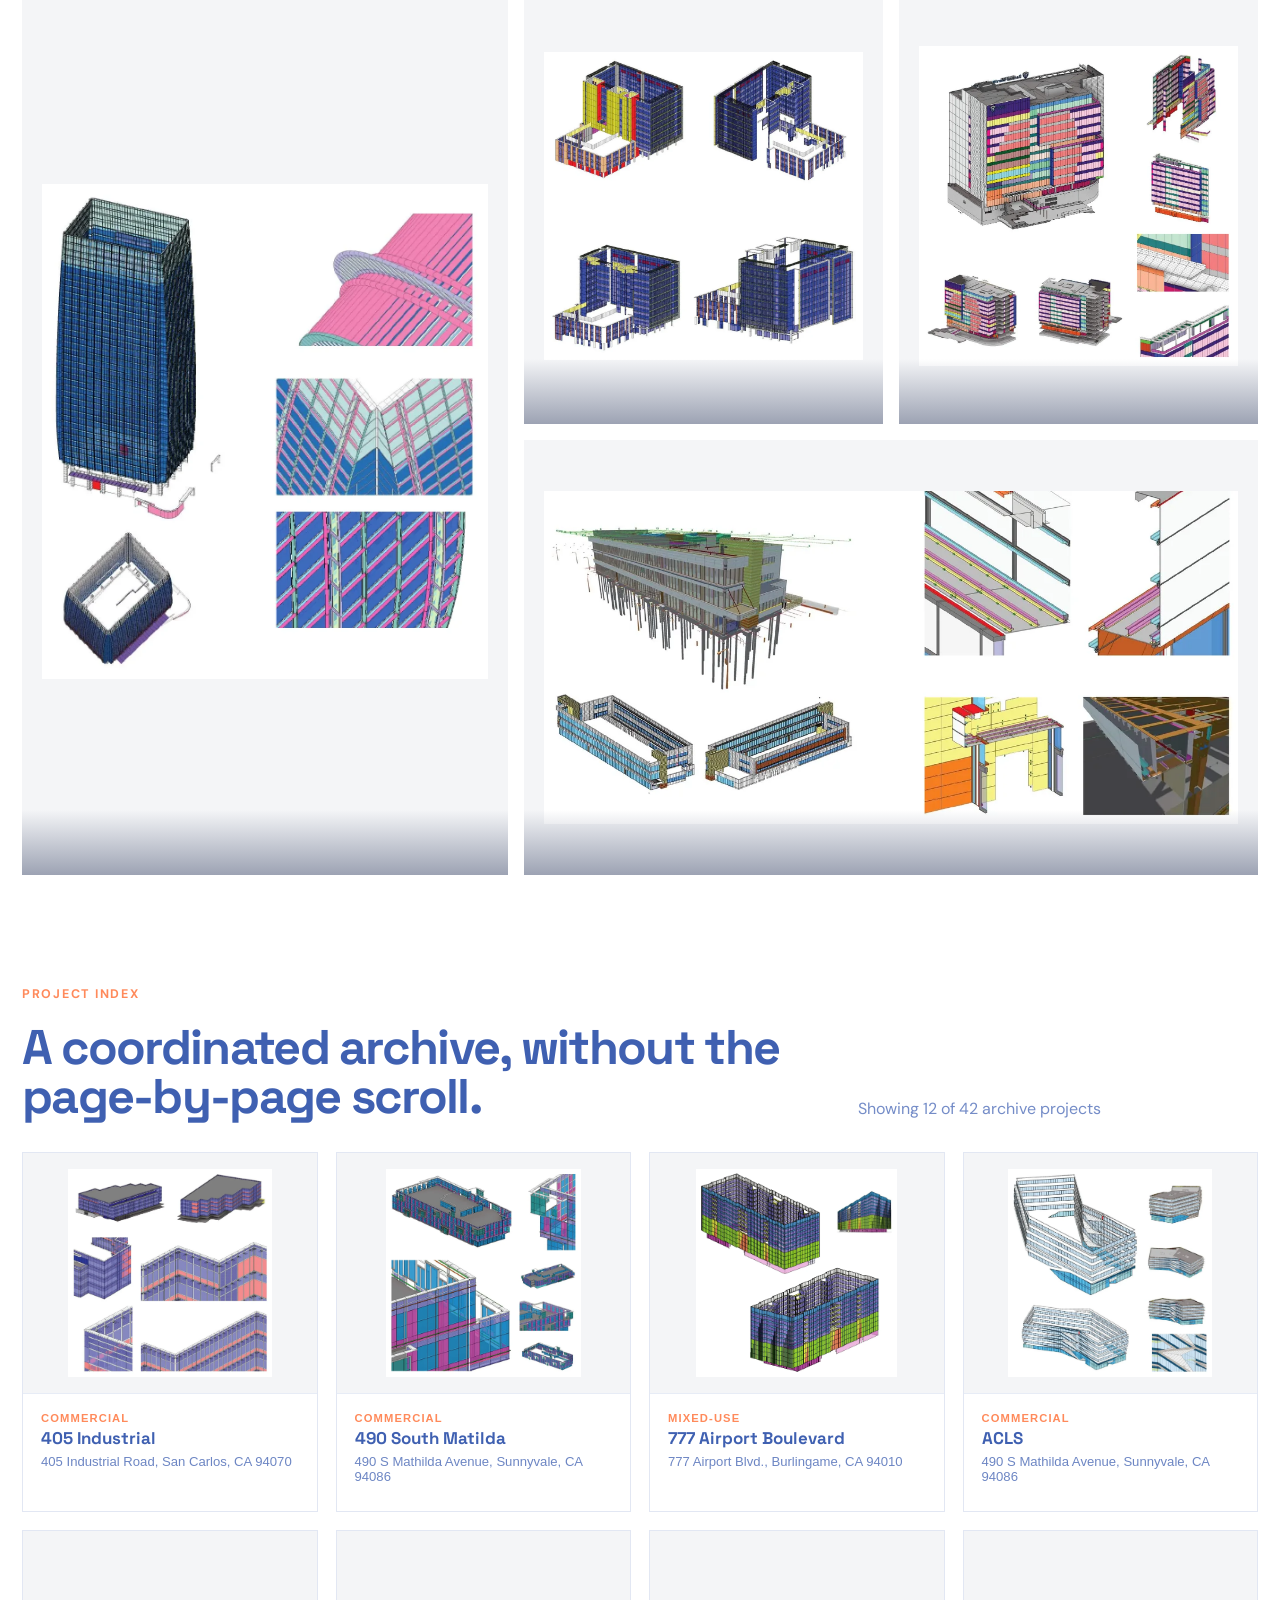
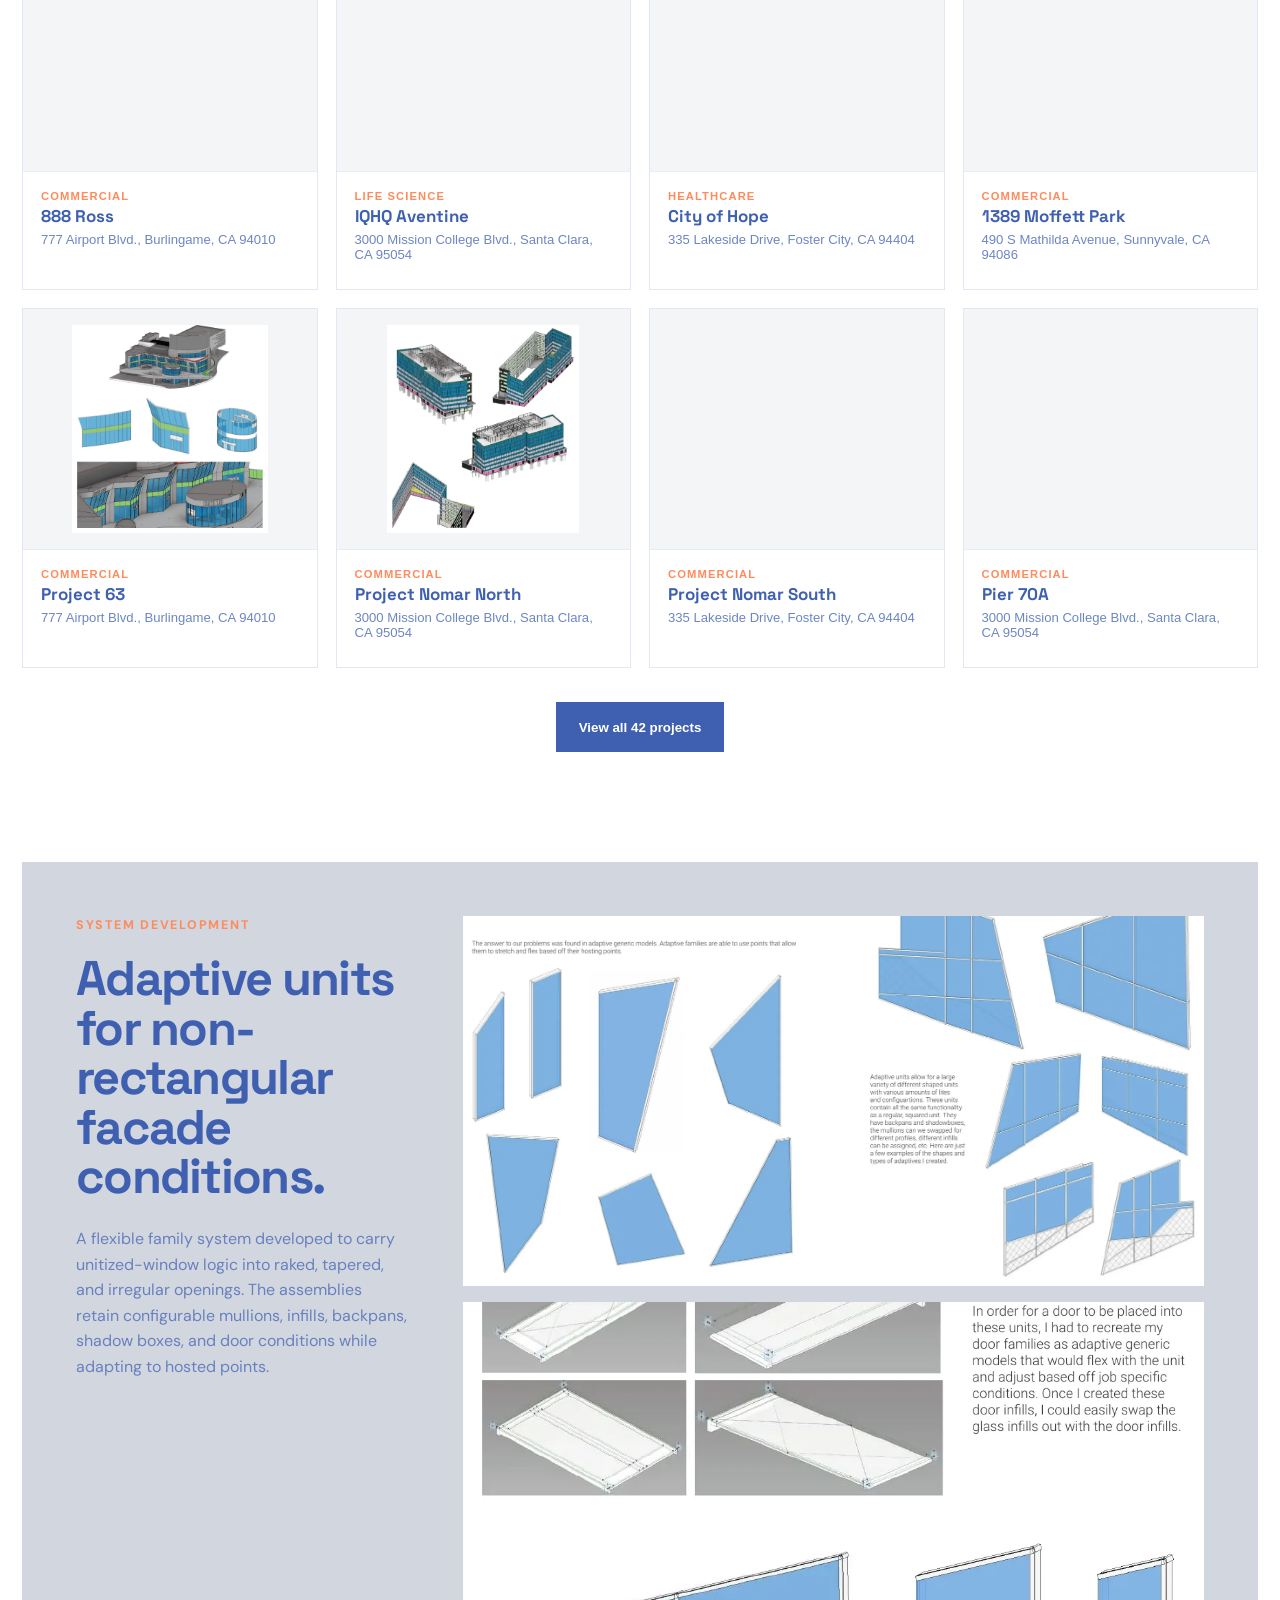
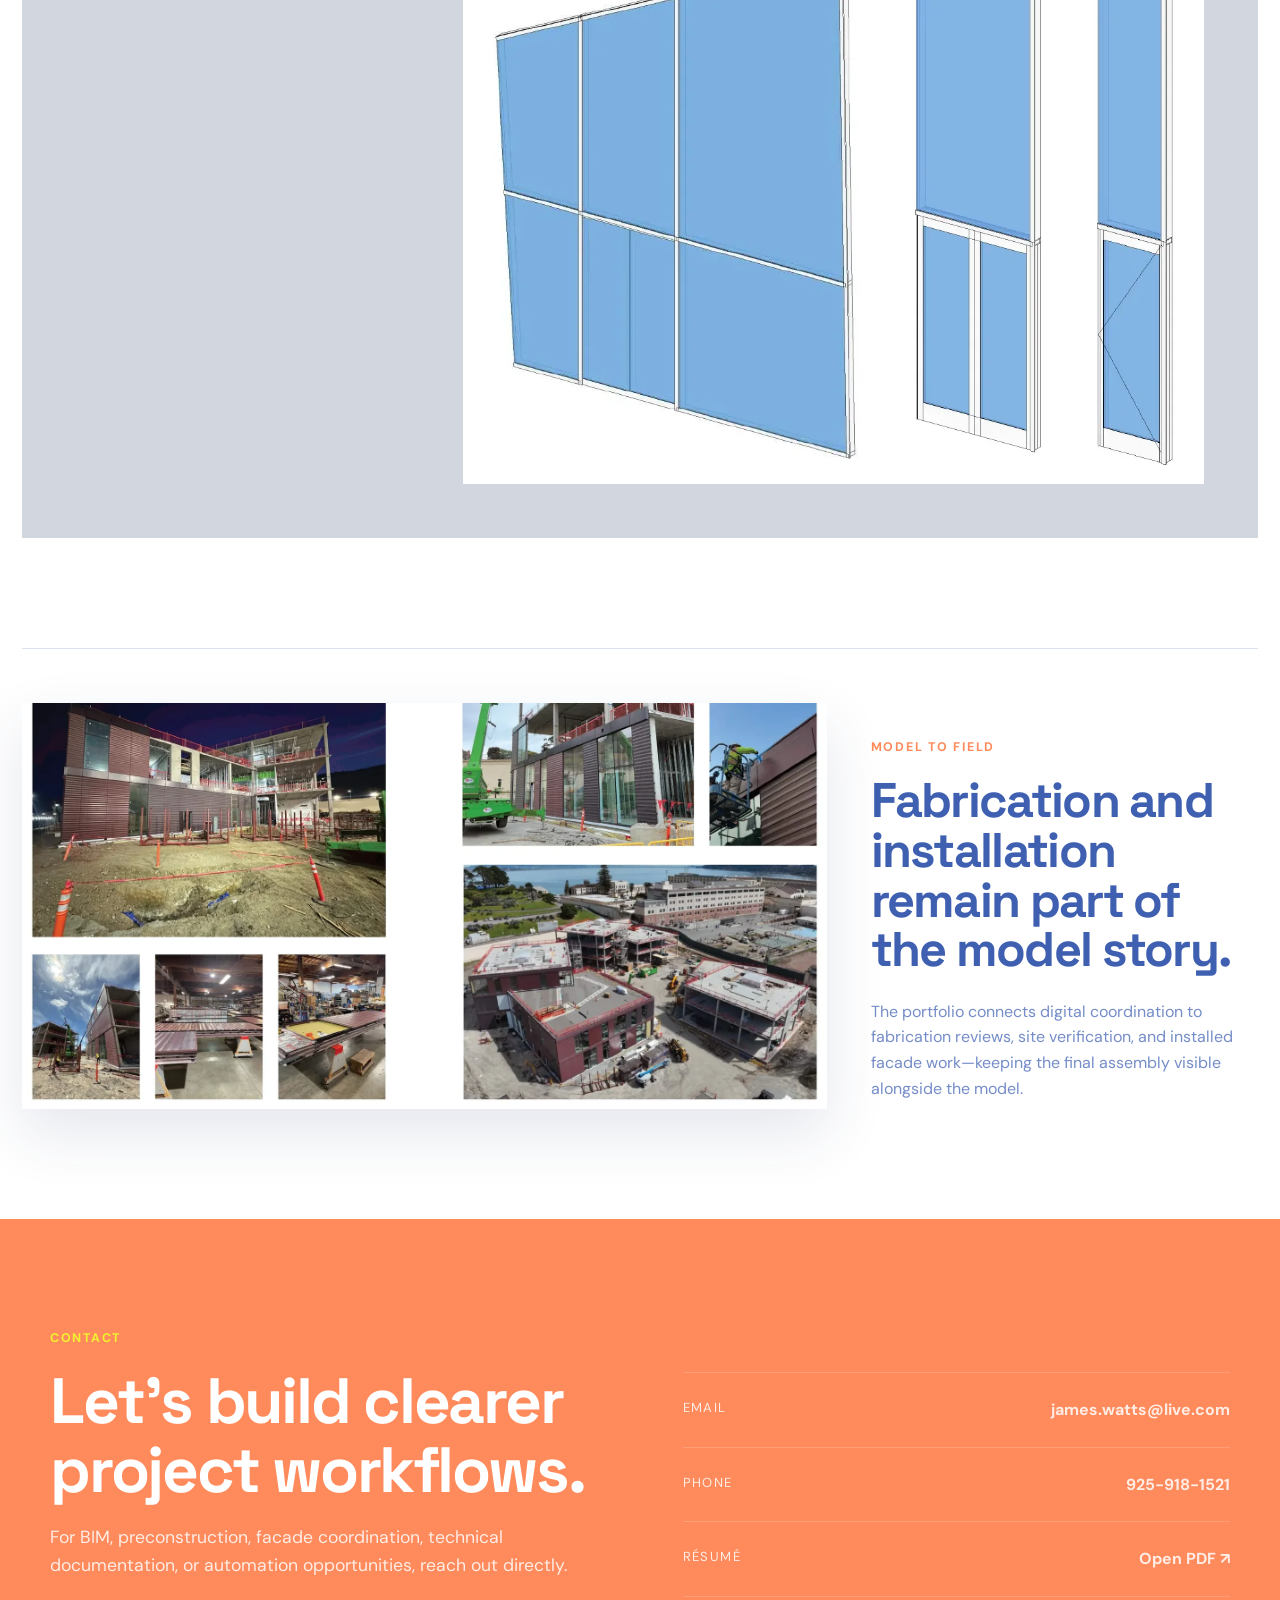
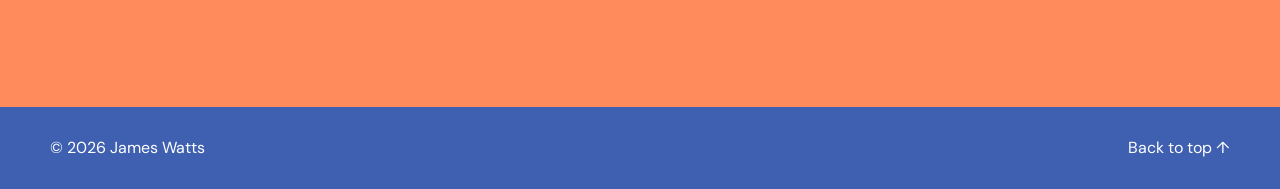
==== commit 79489495: "Add files via upload" ====
--- a/bim-coordination.html
+++ b/bim-coordination.html
@@ -54,32 +54,44 @@
       </div>
     </section>
 
-    <section class="section section-light">
+    <section class="section section-light bim-web-portfolio">
       <div class="container">
-        <div class="section-heading reveal">
-          <p class="eyebrow">Portfolio</p>
-          <h2>Selected BIM &amp; Coordination work</h2>
+        <div class="bim-portfolio-intro">
+          <div>
+            <p class="eyebrow">Project Portfolio</p>
+            <h2>Building-envelope work, reorganized for the web.</h2>
+            <p>
+              A compact archive of facade models, coordinated assemblies, adaptive systems,
+              and field-driven studies. Select any project to view the full composition.
+            </p>
+          </div>
+
+          <a
+            class="button portfolio-pdf-button"
+            href="assets/bim-coordination-portfolio.pdf"
+            target="_blank"
+            rel="noopener"
+          >
+            Open PDF ↗
+          </a>
         </div>
 
-        <div class="category-work-grid">
-          <article class="category-project reveal">
-            <span class="project-number">01</span>
-            <h3>Facade Modeling &amp; Design Assist</h3>
-            <p>Show how a project model supported estimating, engineering coordination, shop drawings, or installation planning.</p>
-            <span class="project-status">Add project case study ↗</span>
-          </article>
-          <article class="category-project reveal">
-            <span class="project-number">02</span>
-            <h3>Curtain Wall Coordination</h3>
-            <p>Add model screenshots, clash-resolution examples, coordinated details, and a short explanation of your role.</p>
-            <span class="project-status">Add project case study ↗</span>
-          </article>
-          <article class="category-project reveal">
-            <span class="project-number">03</span>
-            <h3>Field Planning &amp; Model Use</h3>
-            <p>Feature layout studies, equipment access, installation sequencing, embeds, clips, or field-verification workflows.</p>
-            <span class="project-status">Add project case study ↗</span>
-          </article>
+        <div class="bim-section-links" aria-label="BIM portfolio sections">
+          <a href="#project-archive">
+            <span>01</span>
+            <strong>Project Archive</strong>
+            <small>46 modeled projects</small>
+          </a>
+          <a href="#adaptive-systems">
+            <span>02</span>
+            <strong>Adaptive Systems</strong>
+            <small>Flexible unitized families</small>
+          </a>
+          <a href="#field-fabrication">
+            <span>03</span>
+            <strong>Field + Fabrication</strong>
+            <small>Model-to-installation workflow</small>
+          </a>
         </div>
 
         <nav class="category-navigation reveal" aria-label="Portfolio categories">
@@ -89,580 +101,1233 @@
           <a href="visualization.html">Visualization</a>
         </nav>
 
-        <section class="portfolio-pdf portfolio-pdf-visible" aria-labelledby="bim-pdf-title">
-          <div class="portfolio-pdf-heading">
+        <section class="bim-featured" aria-labelledby="featured-projects-title">
+          <div class="bim-section-heading">
             <div>
-              <p class="eyebrow">Project Portfolio</p>
-              <h2 id="bim-pdf-title">BIM &amp; Coordination Portfolio</h2>
+              <p class="eyebrow">Featured Work</p>
+              <h3 id="featured-projects-title">A few projects at a larger scale.</h3>
             </div>
-
-            <a
-              class="button portfolio-pdf-button"
-              href="assets/bim-coordination-portfolio.pdf"
-              target="_blank"
-              rel="noopener"
-            >
-              Open PDF ↗
-            </a>
+            <p>Hover for project information. Select a project to open a larger view.</p>
           </div>
 
-          <div class="portfolio-reader" data-portfolio-reader>
-            <div
-              class="portfolio-page-status"
-              aria-live="polite"
-              aria-atomic="true"
-            >
-              <span>Page</span>
-              <strong id="portfolio-current-page">01</strong>
-              <span>/ 30</span>
+          <div class="bim-feature-grid">
+
+          <article class="bim-project-card bim-project-card--featured-1">
+            <button
+              class="bim-project-button"
+              type="button"
+              data-bim-lightbox
+              data-image="assets/bim-projects/200-mission.webp"
+              data-title="200 Mission"
+              data-address="200 Mission Street, San Francisco, CA 94105"
+            >
+              <span class="bim-project-media">
+                <img
+                  src="assets/bim-projects/200-mission.webp"
+                  alt="200 Mission BIM model and coordination views"
+                  loading="eager"
+                  decoding="async"
+                />
+              </span>
+              <span class="bim-project-meta">
+                <span class="bim-project-type">High-rise</span>
+                <strong>200 Mission</strong>
+                <span>200 Mission Street, San Francisco, CA 94105</span>
+              </span>
+            </button>
+          </article>
+          <article class="bim-project-card bim-project-card--featured-2">
+            <button
+              class="bim-project-button"
+              type="button"
+              data-bim-lightbox
+              data-image="assets/bim-projects/stanford-bridge.webp"
+              data-title="Stanford Bridge"
+              data-address="777 Airport Blvd., Burlingame, CA 94010"
+            >
+              <span class="bim-project-media">
+                <img
+                  src="assets/bim-projects/stanford-bridge.webp"
+                  alt="Stanford Bridge BIM model and coordination views"
+                  loading="eager"
+                  decoding="async"
+                />
+              </span>
+              <span class="bim-project-meta">
+                <span class="bim-project-type">Healthcare</span>
+                <strong>Stanford Bridge</strong>
+                <span>777 Airport Blvd., Burlingame, CA 94010</span>
+              </span>
+            </button>
+          </article>
+          <article class="bim-project-card bim-project-card--featured-3">
+            <button
+              class="bim-project-button"
+              type="button"
+              data-bim-lightbox
+              data-image="assets/bim-projects/samuel-merritt-university.webp"
+              data-title="Samuel Merritt University"
+              data-address="490 S Mathilda Avenue, Sunnyvale, CA 94086"
+            >
+              <span class="bim-project-media">
+                <img
+                  src="assets/bim-projects/samuel-merritt-university.webp"
+                  alt="Samuel Merritt University BIM model and coordination views"
+                  loading="eager"
+                  decoding="async"
+                />
+              </span>
+              <span class="bim-project-meta">
+                <span class="bim-project-type">Education</span>
+                <strong>Samuel Merritt University</strong>
+                <span>490 S Mathilda Avenue, Sunnyvale, CA 94086</span>
+              </span>
+            </button>
+          </article>
+          <article class="bim-project-card bim-project-card--featured-4">
+            <button
+              class="bim-project-button"
+              type="button"
+              data-bim-lightbox
+              data-image="assets/bim-projects/ssf-wellness.webp"
+              data-title="SSF Wellness"
+              data-address="1024 Mission Road, South San Francisco, CA 94080"
+            >
+              <span class="bim-project-media">
+                <img
+                  src="assets/bim-projects/ssf-wellness.webp"
+                  alt="SSF Wellness BIM model and coordination views"
+                  loading="eager"
+                  decoding="async"
+                />
+              </span>
+              <span class="bim-project-meta">
+                <span class="bim-project-type">Healthcare</span>
+                <strong>SSF Wellness</strong>
+                <span>1024 Mission Road, South San Francisco, CA 94080</span>
+              </span>
+            </button>
+          </article>
+          </div>
+        </section>
+
+        <section class="bim-project-archive" id="project-archive" aria-labelledby="project-archive-title">
+          <div class="bim-section-heading">
+            <div>
+              <p class="eyebrow">Project Index</p>
+              <h3 id="project-archive-title">A coordinated archive, without the page-by-page scroll.</h3>
             </div>
-
-            <ol class="portfolio-spreads" aria-label="BIM and Coordination portfolio pages">
-            <li
-              class="portfolio-spread portfolio-spread--cover"
-              id="portfolio-page-1"
-              data-portfolio-page="1"
+            <p id="bim-project-count">Showing 12 of 42 archive projects</p>
+          </div>
+
+          <div class="bim-project-grid" id="bim-project-grid">
+
+          <article class="bim-project-card ">
+            <button
+              class="bim-project-button"
+              type="button"
+              data-bim-lightbox
+              data-image="assets/bim-projects/405-industrial.webp"
+              data-title="405 Industrial"
+              data-address="405 Industrial Road, San Carlos, CA 94070"
+            >
+              <span class="bim-project-media">
+                <img
+                  src="assets/bim-projects/405-industrial.webp"
+                  alt="405 Industrial BIM model and coordination views"
+                  loading="lazy"
+                  decoding="async"
+                />
+              </span>
+              <span class="bim-project-meta">
+                <span class="bim-project-type">Commercial</span>
+                <strong>405 Industrial</strong>
+                <span>405 Industrial Road, San Carlos, CA 94070</span>
+              </span>
+            </button>
+          </article>
+          <article class="bim-project-card ">
+            <button
+              class="bim-project-button"
+              type="button"
+              data-bim-lightbox
+              data-image="assets/bim-projects/490-south-matilda.webp"
+              data-title="490 South Matilda"
+              data-address="490 S Mathilda Avenue, Sunnyvale, CA 94086"
+            >
+              <span class="bim-project-media">
+                <img
+                  src="assets/bim-projects/490-south-matilda.webp"
+                  alt="490 South Matilda BIM model and coordination views"
+                  loading="lazy"
+                  decoding="async"
+                />
+              </span>
+              <span class="bim-project-meta">
+                <span class="bim-project-type">Commercial</span>
+                <strong>490 South Matilda</strong>
+                <span>490 S Mathilda Avenue, Sunnyvale, CA 94086</span>
+              </span>
+            </button>
+          </article>
+          <article class="bim-project-card ">
+            <button
+              class="bim-project-button"
+              type="button"
+              data-bim-lightbox
+              data-image="assets/bim-projects/777-airport-boulevard.webp"
+              data-title="777 Airport Boulevard"
+              data-address="777 Airport Blvd., Burlingame, CA 94010"
+            >
+              <span class="bim-project-media">
+                <img
+                  src="assets/bim-projects/777-airport-boulevard.webp"
+                  alt="777 Airport Boulevard BIM model and coordination views"
+                  loading="lazy"
+                  decoding="async"
+                />
+              </span>
+              <span class="bim-project-meta">
+                <span class="bim-project-type">Mixed-use</span>
+                <strong>777 Airport Boulevard</strong>
+                <span>777 Airport Blvd., Burlingame, CA 94010</span>
+              </span>
+            </button>
+          </article>
+          <article class="bim-project-card ">
+            <button
+              class="bim-project-button"
+              type="button"
+              data-bim-lightbox
+              data-image="assets/bim-projects/acls.webp"
+              data-title="ACLS"
+              data-address="490 S Mathilda Avenue, Sunnyvale, CA 94086"
+            >
+              <span class="bim-project-media">
+                <img
+                  src="assets/bim-projects/acls.webp"
+                  alt="ACLS BIM model and coordination views"
+                  loading="lazy"
+                  decoding="async"
+                />
+              </span>
+              <span class="bim-project-meta">
+                <span class="bim-project-type">Commercial</span>
+                <strong>ACLS</strong>
+                <span>490 S Mathilda Avenue, Sunnyvale, CA 94086</span>
+              </span>
+            </button>
+          </article>
+          <article class="bim-project-card ">
+            <button
+              class="bim-project-button"
+              type="button"
+              data-bim-lightbox
+              data-image="assets/bim-projects/888-ross.webp"
+              data-title="888 Ross"
+              data-address="777 Airport Blvd., Burlingame, CA 94010"
+            >
+              <span class="bim-project-media">
+                <img
+                  src="assets/bim-projects/888-ross.webp"
+                  alt="888 Ross BIM model and coordination views"
+                  loading="lazy"
+                  decoding="async"
+                />
+              </span>
+              <span class="bim-project-meta">
+                <span class="bim-project-type">Commercial</span>
+                <strong>888 Ross</strong>
+                <span>777 Airport Blvd., Burlingame, CA 94010</span>
+              </span>
+            </button>
+          </article>
+          <article class="bim-project-card ">
+            <button
+              class="bim-project-button"
+              type="button"
+              data-bim-lightbox
+              data-image="assets/bim-projects/iqhq-aventine.webp"
+              data-title="IQHQ Aventine"
+              data-address="3000 Mission College Blvd., Santa Clara, CA 95054"
+            >
+              <span class="bim-project-media">
+                <img
+                  src="assets/bim-projects/iqhq-aventine.webp"
+                  alt="IQHQ Aventine BIM model and coordination views"
+                  loading="lazy"
+                  decoding="async"
+                />
+              </span>
+              <span class="bim-project-meta">
+                <span class="bim-project-type">Life science</span>
+                <strong>IQHQ Aventine</strong>
+                <span>3000 Mission College Blvd., Santa Clara, CA 95054</span>
+              </span>
+            </button>
+          </article>
+          <article class="bim-project-card ">
+            <button
+              class="bim-project-button"
+              type="button"
+              data-bim-lightbox
+              data-image="assets/bim-projects/city-of-hope.webp"
+              data-title="City of Hope"
+              data-address="335 Lakeside Drive, Foster City, CA 94404"
+            >
+              <span class="bim-project-media">
+                <img
+                  src="assets/bim-projects/city-of-hope.webp"
+                  alt="City of Hope BIM model and coordination views"
+                  loading="lazy"
+                  decoding="async"
+                />
+              </span>
+              <span class="bim-project-meta">
+                <span class="bim-project-type">Healthcare</span>
+                <strong>City of Hope</strong>
+                <span>335 Lakeside Drive, Foster City, CA 94404</span>
+              </span>
+            </button>
+          </article>
+          <article class="bim-project-card ">
+            <button
+              class="bim-project-button"
+              type="button"
+              data-bim-lightbox
+              data-image="assets/bim-projects/1389-moffett-park.webp"
+              data-title="1389 Moffett Park"
+              data-address="490 S Mathilda Avenue, Sunnyvale, CA 94086"
+            >
+              <span class="bim-project-media">
+                <img
+                  src="assets/bim-projects/1389-moffett-park.webp"
+                  alt="1389 Moffett Park BIM model and coordination views"
+                  loading="lazy"
+                  decoding="async"
+                />
+              </span>
+              <span class="bim-project-meta">
+                <span class="bim-project-type">Commercial</span>
+                <strong>1389 Moffett Park</strong>
+                <span>490 S Mathilda Avenue, Sunnyvale, CA 94086</span>
+              </span>
+            </button>
+          </article>
+          <article class="bim-project-card ">
+            <button
+              class="bim-project-button"
+              type="button"
+              data-bim-lightbox
+              data-image="assets/bim-projects/project-63.webp"
+              data-title="Project 63"
+              data-address="777 Airport Blvd., Burlingame, CA 94010"
+            >
+              <span class="bim-project-media">
+                <img
+                  src="assets/bim-projects/project-63.webp"
+                  alt="Project 63 BIM model and coordination views"
+                  loading="lazy"
+                  decoding="async"
+                />
+              </span>
+              <span class="bim-project-meta">
+                <span class="bim-project-type">Commercial</span>
+                <strong>Project 63</strong>
+                <span>777 Airport Blvd., Burlingame, CA 94010</span>
+              </span>
+            </button>
+          </article>
+          <article class="bim-project-card ">
+            <button
+              class="bim-project-button"
+              type="button"
+              data-bim-lightbox
+              data-image="assets/bim-projects/project-nomar-north.webp"
+              data-title="Project Nomar North"
+              data-address="3000 Mission College Blvd., Santa Clara, CA 95054"
+            >
+              <span class="bim-project-media">
+                <img
+                  src="assets/bim-projects/project-nomar-north.webp"
+                  alt="Project Nomar North BIM model and coordination views"
+                  loading="lazy"
+                  decoding="async"
+                />
+              </span>
+              <span class="bim-project-meta">
+                <span class="bim-project-type">Commercial</span>
+                <strong>Project Nomar North</strong>
+                <span>3000 Mission College Blvd., Santa Clara, CA 95054</span>
+              </span>
+            </button>
+          </article>
+          <article class="bim-project-card ">
+            <button
+              class="bim-project-button"
+              type="button"
+              data-bim-lightbox
+              data-image="assets/bim-projects/project-nomar-south.webp"
+              data-title="Project Nomar South"
+              data-address="335 Lakeside Drive, Foster City, CA 94404"
+            >
+              <span class="bim-project-media">
+                <img
+                  src="assets/bim-projects/project-nomar-south.webp"
+                  alt="Project Nomar South BIM model and coordination views"
+                  loading="lazy"
+                  decoding="async"
+                />
+              </span>
+              <span class="bim-project-meta">
+                <span class="bim-project-type">Commercial</span>
+                <strong>Project Nomar South</strong>
+                <span>335 Lakeside Drive, Foster City, CA 94404</span>
+              </span>
+            </button>
+          </article>
+          <article class="bim-project-card ">
+            <button
+              class="bim-project-button"
+              type="button"
+              data-bim-lightbox
+              data-image="assets/bim-projects/pier-70a.webp"
+              data-title="Pier 70A"
+              data-address="3000 Mission College Blvd., Santa Clara, CA 95054"
+            >
+              <span class="bim-project-media">
+                <img
+                  src="assets/bim-projects/pier-70a.webp"
+                  alt="Pier 70A BIM model and coordination views"
+                  loading="lazy"
+                  decoding="async"
+                />
+              </span>
+              <span class="bim-project-meta">
+                <span class="bim-project-type">Commercial</span>
+                <strong>Pier 70A</strong>
+                <span>3000 Mission College Blvd., Santa Clara, CA 95054</span>
+              </span>
+            </button>
+          </article>
+          <article class="bim-project-card bim-project-card--extra">
+            <button
+              class="bim-project-button"
+              type="button"
+              data-bim-lightbox
+              data-image="assets/bim-projects/moffett-towers-building-6.webp"
+              data-title="Moffett Towers Building 6"
+              data-address="335 Lakeside Drive, Foster City, CA 94404"
+            >
+              <span class="bim-project-media">
+                <img
+                  src="assets/bim-projects/moffett-towers-building-6.webp"
+                  alt="Moffett Towers Building 6 BIM model and coordination views"
+                  loading="lazy"
+                  decoding="async"
+                />
+              </span>
+              <span class="bim-project-meta">
+                <span class="bim-project-type">Commercial</span>
+                <strong>Moffett Towers Building 6</strong>
+                <span>335 Lakeside Drive, Foster City, CA 94404</span>
+              </span>
+            </button>
+          </article>
+          <article class="bim-project-card bim-project-card--extra">
+            <button
+              class="bim-project-button"
+              type="button"
+              data-bim-lightbox
+              data-image="assets/bim-projects/the-ranch-lot-studios.webp"
+              data-title="The Ranch Lot Studios"
+              data-address="335 Lakeside Drive, Foster City, CA 94404"
+            >
+              <span class="bim-project-media">
+                <img
+                  src="assets/bim-projects/the-ranch-lot-studios.webp"
+                  alt="The Ranch Lot Studios BIM model and coordination views"
+                  loading="lazy"
+                  decoding="async"
+                />
+              </span>
+              <span class="bim-project-meta">
+                <span class="bim-project-type">Studios</span>
+                <strong>The Ranch Lot Studios</strong>
+                <span>335 Lakeside Drive, Foster City, CA 94404</span>
+              </span>
+            </button>
+          </article>
+          <article class="bim-project-card bim-project-card--extra">
+            <button
+              class="bim-project-button"
+              type="button"
+              data-bim-lightbox
+              data-image="assets/bim-projects/joint-venture-cancer-center.webp"
+              data-title="Joint Venture Cancer Center"
+              data-address="335 Lakeside Drive, Foster City, CA 94404"
+            >
+              <span class="bim-project-media">
+                <img
+                  src="assets/bim-projects/joint-venture-cancer-center.webp"
+                  alt="Joint Venture Cancer Center BIM model and coordination views"
+                  loading="lazy"
+                  decoding="async"
+                />
+              </span>
+              <span class="bim-project-meta">
+                <span class="bim-project-type">Healthcare</span>
+                <strong>Joint Venture Cancer Center</strong>
+                <span>335 Lakeside Drive, Foster City, CA 94404</span>
+              </span>
+            </button>
+          </article>
+          <article class="bim-project-card bim-project-card--extra">
+            <button
+              class="bim-project-button"
+              type="button"
+              data-bim-lightbox
+              data-image="assets/bim-projects/unlv.webp"
+              data-title="UNLV"
+              data-address="3000 Mission College Blvd., Santa Clara, CA 95054"
+            >
+              <span class="bim-project-media">
+                <img
+                  src="assets/bim-projects/unlv.webp"
+                  alt="UNLV BIM model and coordination views"
+                  loading="lazy"
+                  decoding="async"
+                />
+              </span>
+              <span class="bim-project-meta">
+                <span class="bim-project-type">Education</span>
+                <strong>UNLV</strong>
+                <span>3000 Mission College Blvd., Santa Clara, CA 95054</span>
+              </span>
+            </button>
+          </article>
+          <article class="bim-project-card bim-project-card--extra">
+            <button
+              class="bim-project-button"
+              type="button"
+              data-bim-lightbox
+              data-image="assets/bim-projects/ucsd-discovery.webp"
+              data-title="UCSD Discovery"
+              data-address="335 Lakeside Drive, Foster City, CA 94404"
+            >
+              <span class="bim-project-media">
+                <img
+                  src="assets/bim-projects/ucsd-discovery.webp"
+                  alt="UCSD Discovery BIM model and coordination views"
+                  loading="lazy"
+                  decoding="async"
+                />
+              </span>
+              <span class="bim-project-meta">
+                <span class="bim-project-type">Education</span>
+                <strong>UCSD Discovery</strong>
+                <span>335 Lakeside Drive, Foster City, CA 94404</span>
+              </span>
+            </button>
+          </article>
+          <article class="bim-project-card bim-project-card--extra">
+            <button
+              class="bim-project-button"
+              type="button"
+              data-bim-lightbox
+              data-image="assets/bim-projects/unr-mathewson.webp"
+              data-title="UNR Mathewson"
+              data-address="3000 Mission College Blvd., Santa Clara, CA 95054"
+            >
+              <span class="bim-project-media">
+                <img
+                  src="assets/bim-projects/unr-mathewson.webp"
+                  alt="UNR Mathewson BIM model and coordination views"
+                  loading="lazy"
+                  decoding="async"
+                />
+              </span>
+              <span class="bim-project-meta">
+                <span class="bim-project-type">Education</span>
+                <strong>UNR Mathewson</strong>
+                <span>3000 Mission College Blvd., Santa Clara, CA 95054</span>
+              </span>
+            </button>
+          </article>
+          <article class="bim-project-card bim-project-card--extra">
+            <button
+              class="bim-project-button"
+              type="button"
+              data-bim-lightbox
+              data-image="assets/bim-projects/saint-francis-high-school.webp"
+              data-title="Saint Francis High School"
+              data-address="335 Lakeside Drive, Foster City, CA 94404"
+            >
+              <span class="bim-project-media">
+                <img
+                  src="assets/bim-projects/saint-francis-high-school.webp"
+                  alt="Saint Francis High School BIM model and coordination views"
+                  loading="lazy"
+                  decoding="async"
+                />
+              </span>
+              <span class="bim-project-meta">
+                <span class="bim-project-type">Education</span>
+                <strong>Saint Francis High School</strong>
+                <span>335 Lakeside Drive, Foster City, CA 94404</span>
+              </span>
+            </button>
+          </article>
+          <article class="bim-project-card bim-project-card--extra">
+            <button
+              class="bim-project-button"
+              type="button"
+              data-bim-lightbox
+              data-image="assets/bim-projects/ucsf-benioff-parking-structure.webp"
+              data-title="UCSF Benioff Parking Structure"
+              data-address="747 52nd St, Oakland, CA 94609"
+            >
+              <span class="bim-project-media">
+                <img
+                  src="assets/bim-projects/ucsf-benioff-parking-structure.webp"
+                  alt="UCSF Benioff Parking Structure BIM model and coordination views"
+                  loading="lazy"
+                  decoding="async"
+                />
+              </span>
+              <span class="bim-project-meta">
+                <span class="bim-project-type">Healthcare</span>
+                <strong>UCSF Benioff Parking Structure</strong>
+                <span>747 52nd St, Oakland, CA 94609</span>
+              </span>
+            </button>
+          </article>
+          <article class="bim-project-card bim-project-card--extra">
+            <button
+              class="bim-project-button"
+              type="button"
+              data-bim-lightbox
+              data-image="assets/bim-projects/ucsc-heller-housing.webp"
+              data-title="UCSC Heller Housing"
+              data-address="4204 Student Housing West - 1156 High St, Santa Cruz, CA 95064"
+            >
+              <span class="bim-project-media">
+                <img
+                  src="assets/bim-projects/ucsc-heller-housing.webp"
+                  alt="UCSC Heller Housing BIM model and coordination views"
+                  loading="lazy"
+                  decoding="async"
+                />
+              </span>
+              <span class="bim-project-meta">
+                <span class="bim-project-type">Education</span>
+                <strong>UCSC Heller Housing</strong>
+                <span>4204 Student Housing West - 1156 High St, Santa Cruz, CA 95064</span>
+              </span>
+            </button>
+          </article>
+          <article class="bim-project-card bim-project-card--extra">
+            <button
+              class="bim-project-button"
+              type="button"
+              data-bim-lightbox
+              data-image="assets/bim-projects/east-county-services-center.webp"
+              data-title="East County Services Center"
+              data-address="Technology Way, Brentwood, CA 94513"
+            >
+              <span class="bim-project-media">
+                <img
+                  src="assets/bim-projects/east-county-services-center.webp"
+                  alt="East County Services Center BIM model and coordination views"
+                  loading="lazy"
+                  decoding="async"
+                />
+              </span>
+              <span class="bim-project-meta">
+                <span class="bim-project-type">Civic</span>
+                <strong>East County Services Center</strong>
+                <span>Technology Way, Brentwood, CA 94513</span>
+              </span>
+            </button>
+          </article>
+          <article class="bim-project-card bim-project-card--extra">
+            <button
+              class="bim-project-button"
+              type="button"
+              data-bim-lightbox
+              data-image="assets/bim-projects/sonoma-government-center.webp"
+              data-title="Sonoma Government Center"
+              data-address="Ventura Avenue, Santa Rosa, CA 95403"
+            >
+              <span class="bim-project-media">
+                <img
+                  src="assets/bim-projects/sonoma-government-center.webp"
+                  alt="Sonoma Government Center BIM model and coordination views"
+                  loading="lazy"
+                  decoding="async"
+                />
+              </span>
+              <span class="bim-project-meta">
+                <span class="bim-project-type">Civic</span>
+                <strong>Sonoma Government Center</strong>
+                <span>Ventura Avenue, Santa Rosa, CA 95403</span>
+              </span>
+            </button>
+          </article>
+          <article class="bim-project-card bim-project-card--extra">
+            <button
+              class="bim-project-button"
+              type="button"
+              data-bim-lightbox
+              data-image="assets/bim-projects/ucb-heathcock.webp"
+              data-title="UCB Heathcock"
+              data-address="University Drive, Berkeley, CA 94701"
+            >
+              <span class="bim-project-media">
+                <img
+                  src="assets/bim-projects/ucb-heathcock.webp"
+                  alt="UCB Heathcock BIM model and coordination views"
+                  loading="lazy"
+                  decoding="async"
+                />
+              </span>
+              <span class="bim-project-meta">
+                <span class="bim-project-type">Education</span>
+                <strong>UCB Heathcock</strong>
+                <span>University Drive, Berkeley, CA 94701</span>
+              </span>
+            </button>
+          </article>
+          <article class="bim-project-card bim-project-card--extra">
+            <button
+              class="bim-project-button"
+              type="button"
+              data-bim-lightbox
+              data-image="assets/bim-projects/sfo-guardrail.webp"
+              data-title="SFO Guardrail"
+              data-address="San Francisco International Airport, San Francisco, CA 94128"
+            >
+              <span class="bim-project-media">
+                <img
+                  src="assets/bim-projects/sfo-guardrail.webp"
+                  alt="SFO Guardrail BIM model and coordination views"
+                  loading="lazy"
+                  decoding="async"
+                />
+              </span>
+              <span class="bim-project-meta">
+                <span class="bim-project-type">Infrastructure</span>
+                <strong>SFO Guardrail</strong>
+                <span>San Francisco International Airport, San Francisco, CA 94128</span>
+              </span>
+            </button>
+          </article>
+          <article class="bim-project-card bim-project-card--extra">
+            <button
+              class="bim-project-button"
+              type="button"
+              data-bim-lightbox
+              data-image="assets/bim-projects/sfo-icebox.webp"
+              data-title="SFO Icebox"
+              data-address="San Francisco International Airport, San Francisco, CA 94128"
+            >
+              <span class="bim-project-media">
+                <img
+                  src="assets/bim-projects/sfo-icebox.webp"
+                  alt="SFO Icebox BIM model and coordination views"
+                  loading="lazy"
+                  decoding="async"
+                />
+              </span>
+              <span class="bim-project-meta">
+                <span class="bim-project-type">Infrastructure</span>
+                <strong>SFO Icebox</strong>
+                <span>San Francisco International Airport, San Francisco, CA 94128</span>
+              </span>
+            </button>
+          </article>
+          <article class="bim-project-card bim-project-card--extra">
+            <button
+              class="bim-project-button"
+              type="button"
+              data-bim-lightbox
+              data-image="assets/bim-projects/sfusd.webp"
+              data-title="SFUSD"
+              data-address="135 Van Ness Avenue, San Francisco, CA 94102"
+            >
+              <span class="bim-project-media">
+                <img
+                  src="assets/bim-projects/sfusd.webp"
+                  alt="SFUSD BIM model and coordination views"
+                  loading="lazy"
+                  decoding="async"
+                />
+              </span>
+              <span class="bim-project-meta">
+                <span class="bim-project-type">Education</span>
+                <strong>SFUSD</strong>
+                <span>135 Van Ness Avenue, San Francisco, CA 94102</span>
+              </span>
+            </button>
+          </article>
+          <article class="bim-project-card bim-project-card--extra">
+            <button
+              class="bim-project-button"
+              type="button"
+              data-bim-lightbox
+              data-image="assets/bim-projects/stem-mission-college.webp"
+              data-title="STEM - Mission College"
+              data-address="3000 Mission College Blvd., Santa Clara, CA 95054"
+            >
+              <span class="bim-project-media">
+                <img
+                  src="assets/bim-projects/stem-mission-college.webp"
+                  alt="STEM - Mission College BIM model and coordination views"
+                  loading="lazy"
+                  decoding="async"
+                />
+              </span>
+              <span class="bim-project-meta">
+                <span class="bim-project-type">Education</span>
+                <strong>STEM - Mission College</strong>
+                <span>3000 Mission College Blvd., Santa Clara, CA 95054</span>
+              </span>
+            </button>
+          </article>
+          <article class="bim-project-card bim-project-card--extra">
+            <button
+              class="bim-project-button"
+              type="button"
+              data-bim-lightbox
+              data-image="assets/bim-projects/gilead-technical-development-center.webp"
+              data-title="Gilead Technical Development Center"
+              data-address="335 Lakeside Drive, Foster City, CA 94404"
+            >
+              <span class="bim-project-media">
+                <img
+                  src="assets/bim-projects/gilead-technical-development-center.webp"
+                  alt="Gilead Technical Development Center BIM model and coordination views"
+                  loading="lazy"
+                  decoding="async"
+                />
+              </span>
+              <span class="bim-project-meta">
+                <span class="bim-project-type">Life science</span>
+                <strong>Gilead Technical Development Center</strong>
+                <span>335 Lakeside Drive, Foster City, CA 94404</span>
+              </span>
+            </button>
+          </article>
+          <article class="bim-project-card bim-project-card--extra">
+            <button
+              class="bim-project-button"
+              type="button"
+              data-bim-lightbox
+              data-image="assets/bim-projects/workday-meeting-center.webp"
+              data-title="Workday Meeting Center"
+              data-address="6120 Stoneridge Mall Drive, Pleasanton, CA 94588"
+            >
+              <span class="bim-project-media">
+                <img
+                  src="assets/bim-projects/workday-meeting-center.webp"
+                  alt="Workday Meeting Center BIM model and coordination views"
+                  loading="lazy"
+                  decoding="async"
+                />
+              </span>
+              <span class="bim-project-meta">
+                <span class="bim-project-type">Commercial</span>
+                <strong>Workday Meeting Center</strong>
+                <span>6120 Stoneridge Mall Drive, Pleasanton, CA 94588</span>
+              </span>
+            </button>
+          </article>
+          <article class="bim-project-card bim-project-card--extra">
+            <button
+              class="bim-project-button"
+              type="button"
+              data-bim-lightbox
+              data-image="assets/bim-projects/west-valley-college.webp"
+              data-title="West Valley College"
+              data-address="1400 Fruitvale Avenue, Saratoga, CA 95070"
+            >
+              <span class="bim-project-media">
+                <img
+                  src="assets/bim-projects/west-valley-college.webp"
+                  alt="West Valley College BIM model and coordination views"
+                  loading="lazy"
+                  decoding="async"
+                />
+              </span>
+              <span class="bim-project-meta">
+                <span class="bim-project-type">Education</span>
+                <strong>West Valley College</strong>
+                <span>1400 Fruitvale Avenue, Saratoga, CA 95070</span>
+              </span>
+            </button>
+          </article>
+          <article class="bim-project-card bim-project-card--extra">
+            <button
+              class="bim-project-button"
+              type="button"
+              data-bim-lightbox
+              data-image="assets/bim-projects/sfo-cargo.webp"
+              data-title="SFO Cargo"
+              data-address="3000 Mission College Blvd., Santa Clara, CA 95054"
+            >
+              <span class="bim-project-media">
+                <img
+                  src="assets/bim-projects/sfo-cargo.webp"
+                  alt="SFO Cargo BIM model and coordination views"
+                  loading="lazy"
+                  decoding="async"
+                />
+              </span>
+              <span class="bim-project-meta">
+                <span class="bim-project-type">Infrastructure</span>
+                <strong>SFO Cargo</strong>
+                <span>3000 Mission College Blvd., Santa Clara, CA 95054</span>
+              </span>
+            </button>
+          </article>
+          <article class="bim-project-card bim-project-card--extra">
+            <button
+              class="bim-project-button"
+              type="button"
+              data-bim-lightbox
+              data-image="assets/bim-projects/sutter-mob.webp"
+              data-title="Sutter MOB"
+              data-address="335 Lakeside Drive, Foster City, CA 94404"
+            >
+              <span class="bim-project-media">
+                <img
+                  src="assets/bim-projects/sutter-mob.webp"
+                  alt="Sutter MOB BIM model and coordination views"
+                  loading="lazy"
+                  decoding="async"
+                />
+              </span>
+              <span class="bim-project-meta">
+                <span class="bim-project-type">Healthcare</span>
+                <strong>Sutter MOB</strong>
+                <span>335 Lakeside Drive, Foster City, CA 94404</span>
+              </span>
+            </button>
+          </article>
+          <article class="bim-project-card bim-project-card--extra">
+            <button
+              class="bim-project-button"
+              type="button"
+              data-bim-lightbox
+              data-image="assets/bim-projects/millbrae-yards-phase-ii.webp"
+              data-title="Millbrae Yards Phase II"
+              data-address="3000 Mission College Blvd., Santa Clara, CA 95054"
+            >
+              <span class="bim-project-media">
+                <img
+                  src="assets/bim-projects/millbrae-yards-phase-ii.webp"
+                  alt="Millbrae Yards Phase II BIM model and coordination views"
+                  loading="lazy"
+                  decoding="async"
+                />
+              </span>
+              <span class="bim-project-meta">
+                <span class="bim-project-type">Mixed-use</span>
+                <strong>Millbrae Yards Phase II</strong>
+                <span>3000 Mission College Blvd., Santa Clara, CA 95054</span>
+              </span>
+            </button>
+          </article>
+          <article class="bim-project-card bim-project-card--extra">
+            <button
+              class="bim-project-button"
+              type="button"
+              data-bim-lightbox
+              data-image="assets/bim-projects/monterey-terminal.webp"
+              data-title="Monterey Terminal"
+              data-address="200 Fred Kane Drive, Monterey, CA 93940"
+            >
+              <span class="bim-project-media">
+                <img
+                  src="assets/bim-projects/monterey-terminal.webp"
+                  alt="Monterey Terminal BIM model and coordination views"
+                  loading="lazy"
+                  decoding="async"
+                />
+              </span>
+              <span class="bim-project-meta">
+                <span class="bim-project-type">Infrastructure</span>
+                <strong>Monterey Terminal</strong>
+                <span>200 Fred Kane Drive, Monterey, CA 93940</span>
+              </span>
+            </button>
+          </article>
+          <article class="bim-project-card bim-project-card--extra">
+            <button
+              class="bim-project-button"
+              type="button"
+              data-bim-lightbox
+              data-image="assets/bim-projects/davidson-licht.webp"
+              data-title="Davidson &amp; Licht"
+              data-address="1329 N Main St, Walnut Creek, CA 94596"
+            >
+              <span class="bim-project-media">
+                <img
+                  src="assets/bim-projects/davidson-licht.webp"
+                  alt="Davidson &amp; Licht BIM model and coordination views"
+                  loading="lazy"
+                  decoding="async"
+                />
+              </span>
+              <span class="bim-project-meta">
+                <span class="bim-project-type">Retail</span>
+                <strong>Davidson &amp; Licht</strong>
+                <span>1329 N Main St, Walnut Creek, CA 94596</span>
+              </span>
+            </button>
+          </article>
+          <article class="bim-project-card bim-project-card--extra">
+            <button
+              class="bim-project-button"
+              type="button"
+              data-bim-lightbox
+              data-image="assets/bim-projects/ccsf-diego-rivera.webp"
+              data-title="CCSF Diego Rivera"
+              data-address="50 Frida Kahlo Way, San Francisco, CA 94112"
+            >
+              <span class="bim-project-media">
+                <img
+                  src="assets/bim-projects/ccsf-diego-rivera.webp"
+                  alt="CCSF Diego Rivera BIM model and coordination views"
+                  loading="lazy"
+                  decoding="async"
+                />
+              </span>
+              <span class="bim-project-meta">
+                <span class="bim-project-type">Education</span>
+                <strong>CCSF Diego Rivera</strong>
+                <span>50 Frida Kahlo Way, San Francisco, CA 94112</span>
+              </span>
+            </button>
+          </article>
+          <article class="bim-project-card bim-project-card--extra">
+            <button
+              class="bim-project-button"
+              type="button"
+              data-bim-lightbox
+              data-image="assets/bim-projects/slac-national-accelerator-lab.webp"
+              data-title="SLAC - National Accelerator Lab"
+              data-address="2575 Sand Hill Rd, Menlo Park, CA 94025"
+            >
+              <span class="bim-project-media">
+                <img
+                  src="assets/bim-projects/slac-national-accelerator-lab.webp"
+                  alt="SLAC - National Accelerator Lab BIM model and coordination views"
+                  loading="lazy"
+                  decoding="async"
+                />
+              </span>
+              <span class="bim-project-meta">
+                <span class="bim-project-type">Research</span>
+                <strong>SLAC - National Accelerator Lab</strong>
+                <span>2575 Sand Hill Rd, Menlo Park, CA 94025</span>
+              </span>
+            </button>
+          </article>
+          <article class="bim-project-card bim-project-card--extra">
+            <button
+              class="bim-project-button"
+              type="button"
+              data-bim-lightbox
+              data-image="assets/bim-projects/san-quentin-rehabilitation-center.webp"
+              data-title="San Quentin Rehabilitation Center"
+              data-address="2575 Sand Hill Rd, Menlo Park, CA 94025"
+            >
+              <span class="bim-project-media">
+                <img
+                  src="assets/bim-projects/san-quentin-rehabilitation-center.webp"
+                  alt="San Quentin Rehabilitation Center BIM model and coordination views"
+                  loading="lazy"
+                  decoding="async"
+                />
+              </span>
+              <span class="bim-project-meta">
+                <span class="bim-project-type">Civic</span>
+                <strong>San Quentin Rehabilitation Center</strong>
+                <span>2575 Sand Hill Rd, Menlo Park, CA 94025</span>
+              </span>
+            </button>
+          </article>
+          <article class="bim-project-card bim-project-card--extra">
+            <button
+              class="bim-project-button"
+              type="button"
+              data-bim-lightbox
+              data-image="assets/bim-projects/stanford-atrium.webp"
+              data-title="Stanford Atrium"
+              data-address="500 Pasteur Dr, Palo Alto, CA 94304"
+            >
+              <span class="bim-project-media">
+                <img
+                  src="assets/bim-projects/stanford-atrium.webp"
+                  alt="Stanford Atrium BIM model and coordination views"
+                  loading="lazy"
+                  decoding="async"
+                />
+              </span>
+              <span class="bim-project-meta">
+                <span class="bim-project-type">Healthcare</span>
+                <strong>Stanford Atrium</strong>
+                <span>500 Pasteur Dr, Palo Alto, CA 94304</span>
+              </span>
+            </button>
+          </article>
+          <article class="bim-project-card bim-project-card--extra">
+            <button
+              class="bim-project-button"
+              type="button"
+              data-bim-lightbox
+              data-image="assets/bim-projects/ymca-redwood-city.webp"
+              data-title="YMCA - Redwood City"
+              data-address="1455 Madison Avenue, Redwood City, CA 94061"
+            >
+              <span class="bim-project-media">
+                <img
+                  src="assets/bim-projects/ymca-redwood-city.webp"
+                  alt="YMCA - Redwood City BIM model and coordination views"
+                  loading="lazy"
+                  decoding="async"
+                />
+              </span>
+              <span class="bim-project-meta">
+                <span class="bim-project-type">Civic</span>
+                <strong>YMCA - Redwood City</strong>
+                <span>1455 Madison Avenue, Redwood City, CA 94061</span>
+              </span>
+            </button>
+          </article>
+          <article class="bim-project-card bim-project-card--extra">
+            <button
+              class="bim-project-button"
+              type="button"
+              data-bim-lightbox
+              data-image="assets/bim-projects/sfsu-canopy.webp"
+              data-title="SFSU Canopy"
+              data-address="San Francisco State University, San Francisco, CA"
+            >
+              <span class="bim-project-media">
+                <img
+                  src="assets/bim-projects/sfsu-canopy.webp"
+                  alt="SFSU Canopy BIM model and coordination views"
+                  loading="lazy"
+                  decoding="async"
+                />
+              </span>
+              <span class="bim-project-meta">
+                <span class="bim-project-type">Education</span>
+                <strong>SFSU Canopy</strong>
+                <span>San Francisco State University, San Francisco, CA</span>
+              </span>
+            </button>
+          </article>
+          </div>
+
+          <button
+            class="button bim-show-all"
+            type="button"
+            id="bim-show-all"
+            aria-expanded="false"
+            aria-controls="bim-project-grid"
+          >
+            View all 42 projects
+          </button>
+        </section>
+
+        <section class="bim-story" id="adaptive-systems" aria-labelledby="adaptive-systems-title">
+          <div class="bim-story-copy">
+            <p class="eyebrow">System Development</p>
+            <h3 id="adaptive-systems-title">Adaptive units for non-rectangular facade conditions.</h3>
+            <p>
+              A flexible family system developed to carry unitized-window logic into raked,
+              tapered, and irregular openings. The assemblies retain configurable mullions,
+              infills, backpans, shadow boxes, and door conditions while adapting to hosted points.
+            </p>
+          </div>
+
+          <div class="bim-story-gallery">
+            <button
+              type="button"
+              data-bim-lightbox
+              data-image="assets/bim-projects/adaptive-units.webp"
+              data-title="Adaptive Units"
+              data-address="Custom facade-family development"
             >
               <img
-                src="assets/bim-portfolio-pages/page-01.webp"
-                alt="BIM portfolio page 1: 200 Mission"
-                width="1225"
-                height="1582"
-                loading="eager"
-                decoding="async" fetchpriority="high"
-              />
-              <div class="portfolio-spread-caption">
-                <span>200 Mission</span>
-                <strong>Page 01 / 30</strong>
-              </div>
-            </li>
-            <li
-              class="portfolio-spread"
-              id="portfolio-page-2"
-              data-portfolio-page="2"
-            >
-              <img
-                src="assets/bim-portfolio-pages/page-02.webp"
-                alt="BIM portfolio page 2: 405 Industrial and Samuel Merritt University"
-                width="2450"
-                height="1582"
-                loading="eager"
-                decoding="async"
-              />
-              <div class="portfolio-spread-caption">
-                <span>405 Industrial and Samuel Merritt University</span>
-                <strong>Page 02 / 30</strong>
-              </div>
-            </li>
-            <li
-              class="portfolio-spread"
-              id="portfolio-page-3"
-              data-portfolio-page="3"
-            >
-              <img
-                src="assets/bim-portfolio-pages/page-03.webp"
-                alt="BIM portfolio page 3: Stanford Bridge and 490 South Matilda"
-                width="2450"
-                height="1582"
+                src="assets/bim-projects/adaptive-units.webp"
+                alt="Adaptive facade units in varied shapes and configurations"
                 loading="lazy"
                 decoding="async"
               />
-              <div class="portfolio-spread-caption">
-                <span>Stanford Bridge and 490 South Matilda</span>
-                <strong>Page 03 / 30</strong>
-              </div>
-            </li>
-            <li
-              class="portfolio-spread"
-              id="portfolio-page-4"
-              data-portfolio-page="4"
+            </button>
+
+            <button
+              type="button"
+              data-bim-lightbox
+              data-image="assets/bim-projects/adaptive-doors.webp"
+              data-title="Adaptive Door Systems"
+              data-address="Flexible door infills for irregular unit geometry"
             >
               <img
-                src="assets/bim-portfolio-pages/page-04.webp"
-                alt="BIM portfolio page 4: 777 Airport Boulevard and ACLS"
-                width="2450"
-                height="1582"
+                src="assets/bim-projects/adaptive-doors.webp"
+                alt="Adaptive door families and irregular facade-unit configurations"
                 loading="lazy"
                 decoding="async"
               />
-              <div class="portfolio-spread-caption">
-                <span>777 Airport Boulevard and ACLS</span>
-                <strong>Page 04 / 30</strong>
-              </div>
-            </li>
-            <li
-              class="portfolio-spread"
-              id="portfolio-page-5"
-              data-portfolio-page="5"
-            >
-              <img
-                src="assets/bim-portfolio-pages/page-05.webp"
-                alt="BIM portfolio page 5: 888 Ross and IQHQ Aventine"
-                width="2450"
-                height="1582"
-                loading="lazy"
-                decoding="async"
-              />
-              <div class="portfolio-spread-caption">
-                <span>888 Ross and IQHQ Aventine</span>
-                <strong>Page 05 / 30</strong>
-              </div>
-            </li>
-            <li
-              class="portfolio-spread"
-              id="portfolio-page-6"
-              data-portfolio-page="6"
-            >
-              <img
-                src="assets/bim-portfolio-pages/page-06.webp"
-                alt="BIM portfolio page 6: City of Hope and 1389 Moffett Park"
-                width="2450"
-                height="1582"
-                loading="lazy"
-                decoding="async"
-              />
-              <div class="portfolio-spread-caption">
-                <span>City of Hope and 1389 Moffett Park</span>
-                <strong>Page 06 / 30</strong>
-              </div>
-            </li>
-            <li
-              class="portfolio-spread"
-              id="portfolio-page-7"
-              data-portfolio-page="7"
-            >
-              <img
-                src="assets/bim-portfolio-pages/page-07.webp"
-                alt="BIM portfolio page 7: Project 63 and Project Nomar North"
-                width="2450"
-                height="1582"
-                loading="lazy"
-                decoding="async"
-              />
-              <div class="portfolio-spread-caption">
-                <span>Project 63 and Project Nomar North</span>
-                <strong>Page 07 / 30</strong>
-              </div>
-            </li>
-            <li
-              class="portfolio-spread"
-              id="portfolio-page-8"
-              data-portfolio-page="8"
-            >
-              <img
-                src="assets/bim-portfolio-pages/page-08.webp"
-                alt="BIM portfolio page 8: Project Nomar South and Pier 70A"
-                width="2450"
-                height="1582"
-                loading="lazy"
-                decoding="async"
-              />
-              <div class="portfolio-spread-caption">
-                <span>Project Nomar South and Pier 70A</span>
-                <strong>Page 08 / 30</strong>
-              </div>
-            </li>
-            <li
-              class="portfolio-spread"
-              id="portfolio-page-9"
-              data-portfolio-page="9"
-            >
-              <img
-                src="assets/bim-portfolio-pages/page-09.webp"
-                alt="BIM portfolio page 9: Moffett Towers Building 6 and The Ranch Lot Studios"
-                width="2450"
-                height="1582"
-                loading="lazy"
-                decoding="async"
-              />
-              <div class="portfolio-spread-caption">
-                <span>Moffett Towers Building 6 and The Ranch Lot Studios</span>
-                <strong>Page 09 / 30</strong>
-              </div>
-            </li>
-            <li
-              class="portfolio-spread"
-              id="portfolio-page-10"
-              data-portfolio-page="10"
-            >
-              <img
-                src="assets/bim-portfolio-pages/page-10.webp"
-                alt="BIM portfolio page 10: Joint Venture Cancer Center and UNLV"
-                width="2450"
-                height="1582"
-                loading="lazy"
-                decoding="async"
-              />
-              <div class="portfolio-spread-caption">
-                <span>Joint Venture Cancer Center and UNLV</span>
-                <strong>Page 10 / 30</strong>
-              </div>
-            </li>
-            <li
-              class="portfolio-spread"
-              id="portfolio-page-11"
-              data-portfolio-page="11"
-            >
-              <img
-                src="assets/bim-portfolio-pages/page-11.webp"
-                alt="BIM portfolio page 11: UCSD Discovery and UNR Mathewson"
-                width="2450"
-                height="1582"
-                loading="lazy"
-                decoding="async"
-              />
-              <div class="portfolio-spread-caption">
-                <span>UCSD Discovery and UNR Mathewson</span>
-                <strong>Page 11 / 30</strong>
-              </div>
-            </li>
-            <li
-              class="portfolio-spread"
-              id="portfolio-page-12"
-              data-portfolio-page="12"
-            >
-              <img
-                src="assets/bim-portfolio-pages/page-12.webp"
-                alt="BIM portfolio page 12: Saint Francis Highschool and Adaptive Units"
-                width="2450"
-                height="1582"
-                loading="lazy"
-                decoding="async"
-              />
-              <div class="portfolio-spread-caption">
-                <span>Saint Francis Highschool and Adaptive Units</span>
-                <strong>Page 12 / 30</strong>
-              </div>
-            </li>
-            <li
-              class="portfolio-spread"
-              id="portfolio-page-13"
-              data-portfolio-page="13"
-            >
-              <img
-                src="assets/bim-portfolio-pages/page-13.webp"
-                alt="BIM portfolio page 13: Adaptive Units examples"
-                width="2450"
-                height="1582"
-                loading="lazy"
-                decoding="async"
-              />
-              <div class="portfolio-spread-caption">
-                <span>Adaptive Units examples</span>
-                <strong>Page 13 / 30</strong>
-              </div>
-            </li>
-            <li
-              class="portfolio-spread"
-              id="portfolio-page-14"
-              data-portfolio-page="14"
-            >
-              <img
-                src="assets/bim-portfolio-pages/page-14.webp"
-                alt="BIM portfolio page 14: Adaptive door units"
-                width="2450"
-                height="1582"
-                loading="lazy"
-                decoding="async"
-              />
-              <div class="portfolio-spread-caption">
-                <span>Adaptive door units</span>
-                <strong>Page 14 / 30</strong>
-              </div>
-            </li>
-            <li
-              class="portfolio-spread"
-              id="portfolio-page-15"
-              data-portfolio-page="15"
-            >
-              <img
-                src="assets/bim-portfolio-pages/page-15.webp"
-                alt="BIM portfolio page 15: UCSF Benioff Parking Structure and UCSC Heller Housing"
-                width="2450"
-                height="1582"
-                loading="lazy"
-                decoding="async"
-              />
-              <div class="portfolio-spread-caption">
-                <span>UCSF Benioff Parking Structure and UCSC Heller Housing</span>
-                <strong>Page 15 / 30</strong>
-              </div>
-            </li>
-            <li
-              class="portfolio-spread"
-              id="portfolio-page-16"
-              data-portfolio-page="16"
-            >
-              <img
-                src="assets/bim-portfolio-pages/page-16.webp"
-                alt="BIM portfolio page 16: East County Services Center and Sonoma Government Center"
-                width="2450"
-                height="1582"
-                loading="lazy"
-                decoding="async"
-              />
-              <div class="portfolio-spread-caption">
-                <span>East County Services Center and Sonoma Government Center</span>
-                <strong>Page 16 / 30</strong>
-              </div>
-            </li>
-            <li
-              class="portfolio-spread"
-              id="portfolio-page-17"
-              data-portfolio-page="17"
-            >
-              <img
-                src="assets/bim-portfolio-pages/page-17.webp"
-                alt="BIM portfolio page 17: UCB Heathcock and SFO Guardrail"
-                width="2450"
-                height="1582"
-                loading="lazy"
-                decoding="async"
-              />
-              <div class="portfolio-spread-caption">
-                <span>UCB Heathcock and SFO Guardrail</span>
-                <strong>Page 17 / 30</strong>
-              </div>
-            </li>
-            <li
-              class="portfolio-spread"
-              id="portfolio-page-18"
-              data-portfolio-page="18"
-            >
-              <img
-                src="assets/bim-portfolio-pages/page-18.webp"
-                alt="BIM portfolio page 18: SFO Icebox and SFUSD"
-                width="2450"
-                height="1582"
-                loading="lazy"
-                decoding="async"
-              />
-              <div class="portfolio-spread-caption">
-                <span>SFO Icebox and SFUSD</span>
-                <strong>Page 18 / 30</strong>
-              </div>
-            </li>
-            <li
-              class="portfolio-spread"
-              id="portfolio-page-19"
-              data-portfolio-page="19"
-            >
-              <img
-                src="assets/bim-portfolio-pages/page-19.webp"
-                alt="BIM portfolio page 19: STEM Mission College and Gilead Technical Development Center"
-                width="2450"
-                height="1582"
-                loading="lazy"
-                decoding="async"
-              />
-              <div class="portfolio-spread-caption">
-                <span>STEM Mission College and Gilead Technical Development Center</span>
-                <strong>Page 19 / 30</strong>
-              </div>
-            </li>
-            <li
-              class="portfolio-spread"
-              id="portfolio-page-20"
-              data-portfolio-page="20"
-            >
-              <img
-                src="assets/bim-portfolio-pages/page-20.webp"
-                alt="BIM portfolio page 20: Workday Meeting Center and West Valley College"
-                width="2450"
-                height="1582"
-                loading="lazy"
-                decoding="async"
-              />
-              <div class="portfolio-spread-caption">
-                <span>Workday Meeting Center and West Valley College</span>
-                <strong>Page 20 / 30</strong>
-              </div>
-            </li>
-            <li
-              class="portfolio-spread"
-              id="portfolio-page-21"
-              data-portfolio-page="21"
-            >
-              <img
-                src="assets/bim-portfolio-pages/page-21.webp"
-                alt="BIM portfolio page 21: SFO Cargo and Sutter MOB"
-                width="2450"
-                height="1582"
-                loading="lazy"
-                decoding="async"
-              />
-              <div class="portfolio-spread-caption">
-                <span>SFO Cargo and Sutter MOB</span>
-                <strong>Page 21 / 30</strong>
-              </div>
-            </li>
-            <li
-              class="portfolio-spread"
-              id="portfolio-page-22"
-              data-portfolio-page="22"
-            >
-              <img
-                src="assets/bim-portfolio-pages/page-22.webp"
-                alt="BIM portfolio page 22: Millbrae Yards Phase II and Monterey Terminal"
-                width="2450"
-                height="1582"
-                loading="lazy"
-                decoding="async"
-              />
-              <div class="portfolio-spread-caption">
-                <span>Millbrae Yards Phase II and Monterey Terminal</span>
-                <strong>Page 22 / 30</strong>
-              </div>
-            </li>
-            <li
-              class="portfolio-spread"
-              id="portfolio-page-23"
-              data-portfolio-page="23"
-            >
-              <img
-                src="assets/bim-portfolio-pages/page-23.webp"
-                alt="BIM portfolio page 23: Davidson and Licht and CCSF Diego Rivera"
-                width="2450"
-                height="1582"
-                loading="lazy"
-                decoding="async"
-              />
-              <div class="portfolio-spread-caption">
-                <span>Davidson and Licht and CCSF Diego Rivera</span>
-                <strong>Page 23 / 30</strong>
-              </div>
-            </li>
-            <li
-              class="portfolio-spread"
-              id="portfolio-page-24"
-              data-portfolio-page="24"
-            >
-              <img
-                src="assets/bim-portfolio-pages/page-24.webp"
-                alt="BIM portfolio page 24: SLAC National Accelerator Lab"
-                width="2450"
-                height="1582"
-                loading="lazy"
-                decoding="async"
-              />
-              <div class="portfolio-spread-caption">
-                <span>SLAC National Accelerator Lab</span>
-                <strong>Page 24 / 30</strong>
-              </div>
-            </li>
-            <li
-              class="portfolio-spread"
-              id="portfolio-page-25"
-              data-portfolio-page="25"
-            >
-              <img
-                src="assets/bim-portfolio-pages/page-25.webp"
-                alt="BIM portfolio page 25: San Quentin Rehabilitation Center"
-                width="2450"
-                height="1582"
-                loading="lazy"
-                decoding="async"
-              />
-              <div class="portfolio-spread-caption">
-                <span>San Quentin Rehabilitation Center</span>
-                <strong>Page 25 / 30</strong>
-              </div>
-            </li>
-            <li
-              class="portfolio-spread"
-              id="portfolio-page-26"
-              data-portfolio-page="26"
-            >
-              <img
-                src="assets/bim-portfolio-pages/page-26.webp"
-                alt="BIM portfolio page 26: Construction and fabrication photography"
-                width="2450"
-                height="1582"
-                loading="lazy"
-                decoding="async"
-              />
-              <div class="portfolio-spread-caption">
-                <span>Construction and fabrication photography</span>
-                <strong>Page 26 / 30</strong>
-              </div>
-            </li>
-            <li
-              class="portfolio-spread"
-              id="portfolio-page-27"
-              data-portfolio-page="27"
-            >
-              <img
-                src="assets/bim-portfolio-pages/page-27.webp"
-                alt="BIM portfolio page 27: Stanford Atrium"
-                width="2450"
-                height="1582"
-                loading="lazy"
-                decoding="async"
-              />
-              <div class="portfolio-spread-caption">
-                <span>Stanford Atrium</span>
-                <strong>Page 27 / 30</strong>
-              </div>
-            </li>
-            <li
-              class="portfolio-spread"
-              id="portfolio-page-28"
-              data-portfolio-page="28"
-            >
-              <img
-                src="assets/bim-portfolio-pages/page-28.webp"
-                alt="BIM portfolio page 28: YMCA Redwood City"
-                width="2450"
-                height="1582"
-                loading="lazy"
-                decoding="async"
-              />
-              <div class="portfolio-spread-caption">
-                <span>YMCA Redwood City</span>
-                <strong>Page 28 / 30</strong>
-              </div>
-            </li>
-            <li
-              class="portfolio-spread"
-              id="portfolio-page-29"
-              data-portfolio-page="29"
-            >
-              <img
-                src="assets/bim-portfolio-pages/page-29.webp"
-                alt="BIM portfolio page 29: SSF Wellness"
-                width="2450"
-                height="1582"
-                loading="lazy"
-                decoding="async"
-              />
-              <div class="portfolio-spread-caption">
-                <span>SSF Wellness</span>
-                <strong>Page 29 / 30</strong>
-              </div>
-            </li>
-            <li
-              class="portfolio-spread"
-              id="portfolio-page-30"
-              data-portfolio-page="30"
-            >
-              <img
-                src="assets/bim-portfolio-pages/page-30.webp"
-                alt="BIM portfolio page 30: SFSU Canopy"
-                width="2450"
-                height="1582"
-                loading="lazy"
-                decoding="async"
-              />
-              <div class="portfolio-spread-caption">
-                <span>SFSU Canopy</span>
-                <strong>Page 30 / 30</strong>
-              </div>
-            </li>
-            </ol>
+            </button>
           </div>
+        </section>
+
+        <section class="bim-field-feature" id="field-fabrication" aria-labelledby="field-fabrication-title">
+          <div class="bim-field-copy">
+            <p class="eyebrow">Model to Field</p>
+            <h3 id="field-fabrication-title">Fabrication and installation remain part of the model story.</h3>
+            <p>
+              The portfolio connects digital coordination to fabrication reviews, site verification,
+              and installed facade work—keeping the final assembly visible alongside the model.
+            </p>
+          </div>
+
+          <button
+            class="bim-field-image"
+            type="button"
+            data-bim-lightbox
+            data-image="assets/bim-projects/field-fabrication.webp"
+            data-title="Fabrication & Field Integration"
+            data-address="Shop and installation documentation"
+          >
+            <img
+              src="assets/bim-projects/field-fabrication.webp"
+              alt="Facade fabrication and field installation photographs"
+              loading="lazy"
+              decoding="async"
+            />
+          </button>
         </section>
       </div>
     </section>
+
+    <dialog class="bim-lightbox" id="bim-lightbox" aria-labelledby="bim-lightbox-title">
+      <button class="bim-lightbox-close" type="button" aria-label="Close project image">×</button>
+      <div class="bim-lightbox-image-wrap">
+        <img id="bim-lightbox-image" src="" alt="" />
+      </div>
+      <div class="bim-lightbox-caption">
+        <h3 id="bim-lightbox-title"></h3>
+        <p id="bim-lightbox-address"></p>
+      </div>
+    </dialog>
+
+
 
     <section class="section contact-section" id="contact">
       <div class="container contact-grid">
--- a/style.css
+++ b/style.css
@@ -1659,3 +1659,513 @@
 .portfolio-pdf-visible .portfolio-spread {
   display: block !important;
 }
+
+
+/* ===== Architectural BIM web portfolio ===== */
+.bim-web-portfolio {
+  background: #ffffff !important;
+  color: #3f60b1;
+  overflow: clip;
+}
+
+.bim-web-portfolio > .container {
+  width: min(1440px, calc(100% - 44px));
+}
+
+.bim-portfolio-intro {
+  display: grid;
+  grid-template-columns: minmax(0, 1fr) auto;
+  gap: 48px;
+  align-items: end;
+  padding-bottom: 44px;
+  border-bottom: 1px solid rgba(63, 96, 177, 0.18);
+}
+
+.bim-portfolio-intro h2 {
+  max-width: 900px;
+  margin: 0;
+  color: #3f60b1 !important;
+  font-size: clamp(2.7rem, 5.5vw, 5.6rem);
+  line-height: 0.98;
+}
+
+.bim-portfolio-intro > div > p:last-child {
+  max-width: 720px;
+  margin: 24px 0 0;
+  color: rgba(63, 96, 177, 0.78) !important;
+  font-size: 1.08rem;
+}
+
+.bim-section-links {
+  display: grid;
+  grid-template-columns: repeat(3, 1fr);
+  gap: 1px;
+  margin-top: 30px;
+  background: rgba(63, 96, 177, 0.18);
+  border: 1px solid rgba(63, 96, 177, 0.18);
+}
+
+.bim-section-links a {
+  display: grid;
+  gap: 9px;
+  min-height: 150px;
+  padding: 24px;
+  color: #3f60b1;
+  background: #ffffff;
+  text-decoration: none;
+  transition: background 180ms ease, color 180ms ease, transform 180ms ease;
+}
+
+.bim-section-links a:hover,
+.bim-section-links a:focus-visible {
+  color: #ffffff;
+  background: #ff8a5b;
+}
+
+.bim-section-links span {
+  color: #ff8a5b;
+  font-family: "Space Grotesk", sans-serif;
+  font-size: 0.78rem;
+  font-weight: 700;
+  letter-spacing: 0.1em;
+}
+
+.bim-section-links a:hover span,
+.bim-section-links a:focus-visible span {
+  color: #f2f230;
+}
+
+.bim-section-links strong {
+  align-self: end;
+  font-family: "Space Grotesk", sans-serif;
+  font-size: 1.45rem;
+}
+
+.bim-section-links small {
+  color: inherit;
+  opacity: 0.72;
+  font-size: 0.84rem;
+}
+
+.bim-web-portfolio .category-navigation {
+  margin-top: 18px;
+}
+
+.bim-featured,
+.bim-project-archive,
+.bim-story,
+.bim-field-feature {
+  margin-top: 110px;
+}
+
+.bim-section-heading {
+  display: grid;
+  grid-template-columns: minmax(0, 1fr) minmax(240px, 400px);
+  gap: 50px;
+  align-items: end;
+  margin-bottom: 30px;
+}
+
+.bim-section-heading h3,
+.bim-story h3,
+.bim-field-feature h3 {
+  max-width: 850px;
+  margin: 0;
+  color: #3f60b1 !important;
+  font-size: clamp(2rem, 3.8vw, 4.2rem);
+  line-height: 1.02;
+}
+
+.bim-section-heading > p,
+.bim-story-copy > p:last-child,
+.bim-field-copy > p:last-child {
+  margin: 0;
+  color: rgba(63, 96, 177, 0.72) !important;
+}
+
+.bim-feature-grid {
+  display: grid;
+  grid-template-columns: 1.15fr 0.85fr 0.85fr;
+  grid-template-rows: repeat(2, minmax(280px, 34vw));
+  gap: 16px;
+  max-height: 920px;
+}
+
+.bim-project-card {
+  min-width: 0;
+}
+
+.bim-feature-grid .bim-project-card--featured-1 {
+  grid-row: 1 / 3;
+}
+
+.bim-feature-grid .bim-project-card--featured-4 {
+  grid-column: 2 / 4;
+}
+
+.bim-project-button {
+  position: relative;
+  display: grid;
+  width: 100%;
+  height: 100%;
+  padding: 0;
+  overflow: hidden;
+  color: inherit;
+  text-align: left;
+  background: #f5f6f8;
+  border: 0;
+  cursor: pointer;
+}
+
+.bim-project-media {
+  display: flex;
+  width: 100%;
+  height: 100%;
+  align-items: center;
+  justify-content: center;
+  padding: 20px;
+  background: #f4f5f7;
+}
+
+.bim-project-media img {
+  display: block;
+  width: 100%;
+  height: 100%;
+  object-fit: contain;
+  transition: transform 360ms ease;
+}
+
+.bim-feature-grid .bim-project-meta {
+  position: absolute;
+  inset: auto 0 0;
+  display: grid;
+  gap: 5px;
+  padding: 70px 22px 20px;
+  color: #ffffff;
+  background: linear-gradient(transparent, rgba(23, 37, 76, 0.90));
+  transform: translateY(calc(100% - 65px));
+  transition: transform 240ms ease;
+}
+
+.bim-feature-grid .bim-project-button:hover .bim-project-meta,
+.bim-feature-grid .bim-project-button:focus-visible .bim-project-meta {
+  transform: translateY(0);
+}
+
+.bim-project-button:hover img,
+.bim-project-button:focus-visible img {
+  transform: scale(1.025);
+}
+
+.bim-project-meta strong {
+  color: inherit !important;
+  font-family: "Space Grotesk", sans-serif;
+  font-size: 1.25rem;
+  line-height: 1.05;
+}
+
+.bim-project-meta > span:last-child {
+  color: inherit !important;
+  opacity: 0.76;
+  font-size: 0.82rem;
+}
+
+.bim-project-type {
+  color: #ff8a5b !important;
+  font-size: 0.7rem;
+  font-weight: 700;
+  letter-spacing: 0.1em;
+  text-transform: uppercase;
+}
+
+.bim-project-grid {
+  display: grid;
+  grid-template-columns: repeat(4, minmax(0, 1fr));
+  gap: 18px;
+}
+
+.bim-project-grid .bim-project-card {
+  min-height: 360px;
+  border: 1px solid rgba(63, 96, 177, 0.15);
+  background: #ffffff;
+  transition: transform 180ms ease, box-shadow 180ms ease;
+}
+
+.bim-project-grid .bim-project-card:hover {
+  transform: translateY(-5px);
+  box-shadow: 0 20px 42px rgba(38, 58, 110, 0.13);
+}
+
+.bim-project-grid .bim-project-button {
+  grid-template-rows: 240px auto;
+  background: #ffffff;
+}
+
+.bim-project-grid .bim-project-media {
+  padding: 16px;
+}
+
+.bim-project-grid .bim-project-meta {
+  display: grid;
+  gap: 6px;
+  padding: 18px;
+  color: #3f60b1;
+  border-top: 1px solid rgba(63, 96, 177, 0.12);
+}
+
+.bim-project-grid .bim-project-meta strong {
+  font-size: 1.06rem;
+}
+
+.bim-project-grid:not(.is-expanded) .bim-project-card--extra {
+  display: none;
+}
+
+.bim-show-all {
+  display: block;
+  margin: 34px auto 0;
+  color: #ffffff;
+  background: #3f60b1;
+  border-color: #3f60b1;
+}
+
+.bim-show-all:hover,
+.bim-show-all:focus-visible {
+  color: #ffffff;
+  background: #ff8a5b;
+  border-color: #ff8a5b;
+}
+
+.bim-story {
+  display: grid;
+  grid-template-columns: minmax(280px, 0.62fr) minmax(0, 1.38fr);
+  gap: 54px;
+  align-items: start;
+  padding: 54px;
+  background: #d2d7df;
+}
+
+.bim-story-copy {
+  position: sticky;
+  top: 110px;
+}
+
+.bim-story-copy > p:last-child {
+  margin-top: 24px;
+}
+
+.bim-story-gallery {
+  display: grid;
+  gap: 16px;
+}
+
+.bim-story-gallery button,
+.bim-field-image {
+  display: block;
+  width: 100%;
+  padding: 0;
+  overflow: hidden;
+  background: #ffffff;
+  border: 0;
+  cursor: zoom-in;
+}
+
+.bim-story-gallery img,
+.bim-field-image img {
+  display: block;
+  width: 100%;
+  height: auto;
+  transition: transform 320ms ease;
+}
+
+.bim-story-gallery button:hover img,
+.bim-field-image:hover img {
+  transform: scale(1.012);
+}
+
+.bim-field-feature {
+  display: grid;
+  grid-template-columns: minmax(0, 1.35fr) minmax(280px, 0.65fr);
+  gap: 44px;
+  align-items: end;
+  padding-top: 54px;
+  border-top: 1px solid rgba(63, 96, 177, 0.18);
+}
+
+.bim-field-image {
+  grid-column: 1;
+  grid-row: 1;
+  box-shadow: 0 24px 56px rgba(38, 58, 110, 0.12);
+}
+
+.bim-field-copy {
+  grid-column: 2;
+  grid-row: 1;
+  padding-bottom: 8px;
+}
+
+.bim-field-copy > p:last-child {
+  margin-top: 24px;
+}
+
+.bim-lightbox {
+  width: min(1500px, calc(100vw - 34px));
+  max-width: none;
+  padding: 0;
+  overflow: visible;
+  background: transparent;
+  border: 0;
+}
+
+.bim-lightbox::backdrop {
+  background: rgba(18, 29, 61, 0.90);
+  backdrop-filter: blur(8px);
+}
+
+.bim-lightbox-image-wrap {
+  display: grid;
+  max-height: 82vh;
+  place-items: center;
+  padding: 18px;
+  background: #ffffff;
+}
+
+.bim-lightbox-image-wrap img {
+  display: block;
+  max-width: 100%;
+  max-height: calc(82vh - 36px);
+  object-fit: contain;
+}
+
+.bim-lightbox-caption {
+  display: flex;
+  align-items: baseline;
+  justify-content: space-between;
+  gap: 28px;
+  padding: 16px 18px;
+  color: #ffffff;
+}
+
+.bim-lightbox-caption h3 {
+  margin: 0;
+  color: #ffffff !important;
+  font-size: 1.45rem;
+}
+
+.bim-lightbox-caption p {
+  margin: 0;
+  color: rgba(255, 255, 255, 0.74) !important;
+  text-align: right;
+}
+
+.bim-lightbox-close {
+  position: absolute;
+  top: -18px;
+  right: -8px;
+  z-index: 2;
+  display: grid;
+  width: 46px;
+  height: 46px;
+  place-items: center;
+  color: #ffffff;
+  background: #ff8a5b;
+  border: 0;
+  border-radius: 50%;
+  font-size: 1.8rem;
+  line-height: 1;
+  cursor: pointer;
+}
+
+@media (max-width: 1120px) {
+  .bim-feature-grid {
+    grid-template-columns: 1fr 1fr;
+    grid-template-rows: repeat(2, 420px);
+    max-height: none;
+  }
+
+  .bim-feature-grid .bim-project-card--featured-1,
+  .bim-feature-grid .bim-project-card--featured-4 {
+    grid-column: auto;
+    grid-row: auto;
+  }
+
+  .bim-project-grid {
+    grid-template-columns: repeat(3, minmax(0, 1fr));
+  }
+}
+
+@media (max-width: 820px) {
+  .bim-portfolio-intro,
+  .bim-section-heading,
+  .bim-story,
+  .bim-field-feature {
+    grid-template-columns: 1fr;
+  }
+
+  .bim-section-links {
+    grid-template-columns: 1fr;
+  }
+
+  .bim-section-links a {
+    min-height: 120px;
+  }
+
+  .bim-feature-grid {
+    grid-template-columns: 1fr;
+    grid-template-rows: repeat(4, 380px);
+  }
+
+  .bim-project-grid {
+    grid-template-columns: repeat(2, minmax(0, 1fr));
+  }
+
+  .bim-story {
+    padding: 34px;
+  }
+
+  .bim-story-copy {
+    position: static;
+  }
+
+  .bim-field-image,
+  .bim-field-copy {
+    grid-column: auto;
+    grid-row: auto;
+  }
+
+  .bim-field-copy {
+    grid-row: 1;
+  }
+}
+
+@media (max-width: 560px) {
+  .bim-web-portfolio > .container {
+    width: min(100% - 22px, 1440px);
+  }
+
+  .bim-feature-grid {
+    grid-template-rows: repeat(4, 310px);
+  }
+
+  .bim-project-grid {
+    grid-template-columns: 1fr;
+  }
+
+  .bim-project-grid .bim-project-button {
+    grid-template-rows: 255px auto;
+  }
+
+  .bim-story {
+    padding: 22px;
+  }
+
+  .bim-lightbox-caption {
+    align-items: flex-start;
+    flex-direction: column;
+    gap: 5px;
+  }
+
+  .bim-lightbox-caption p {
+    text-align: left;
+  }
+}
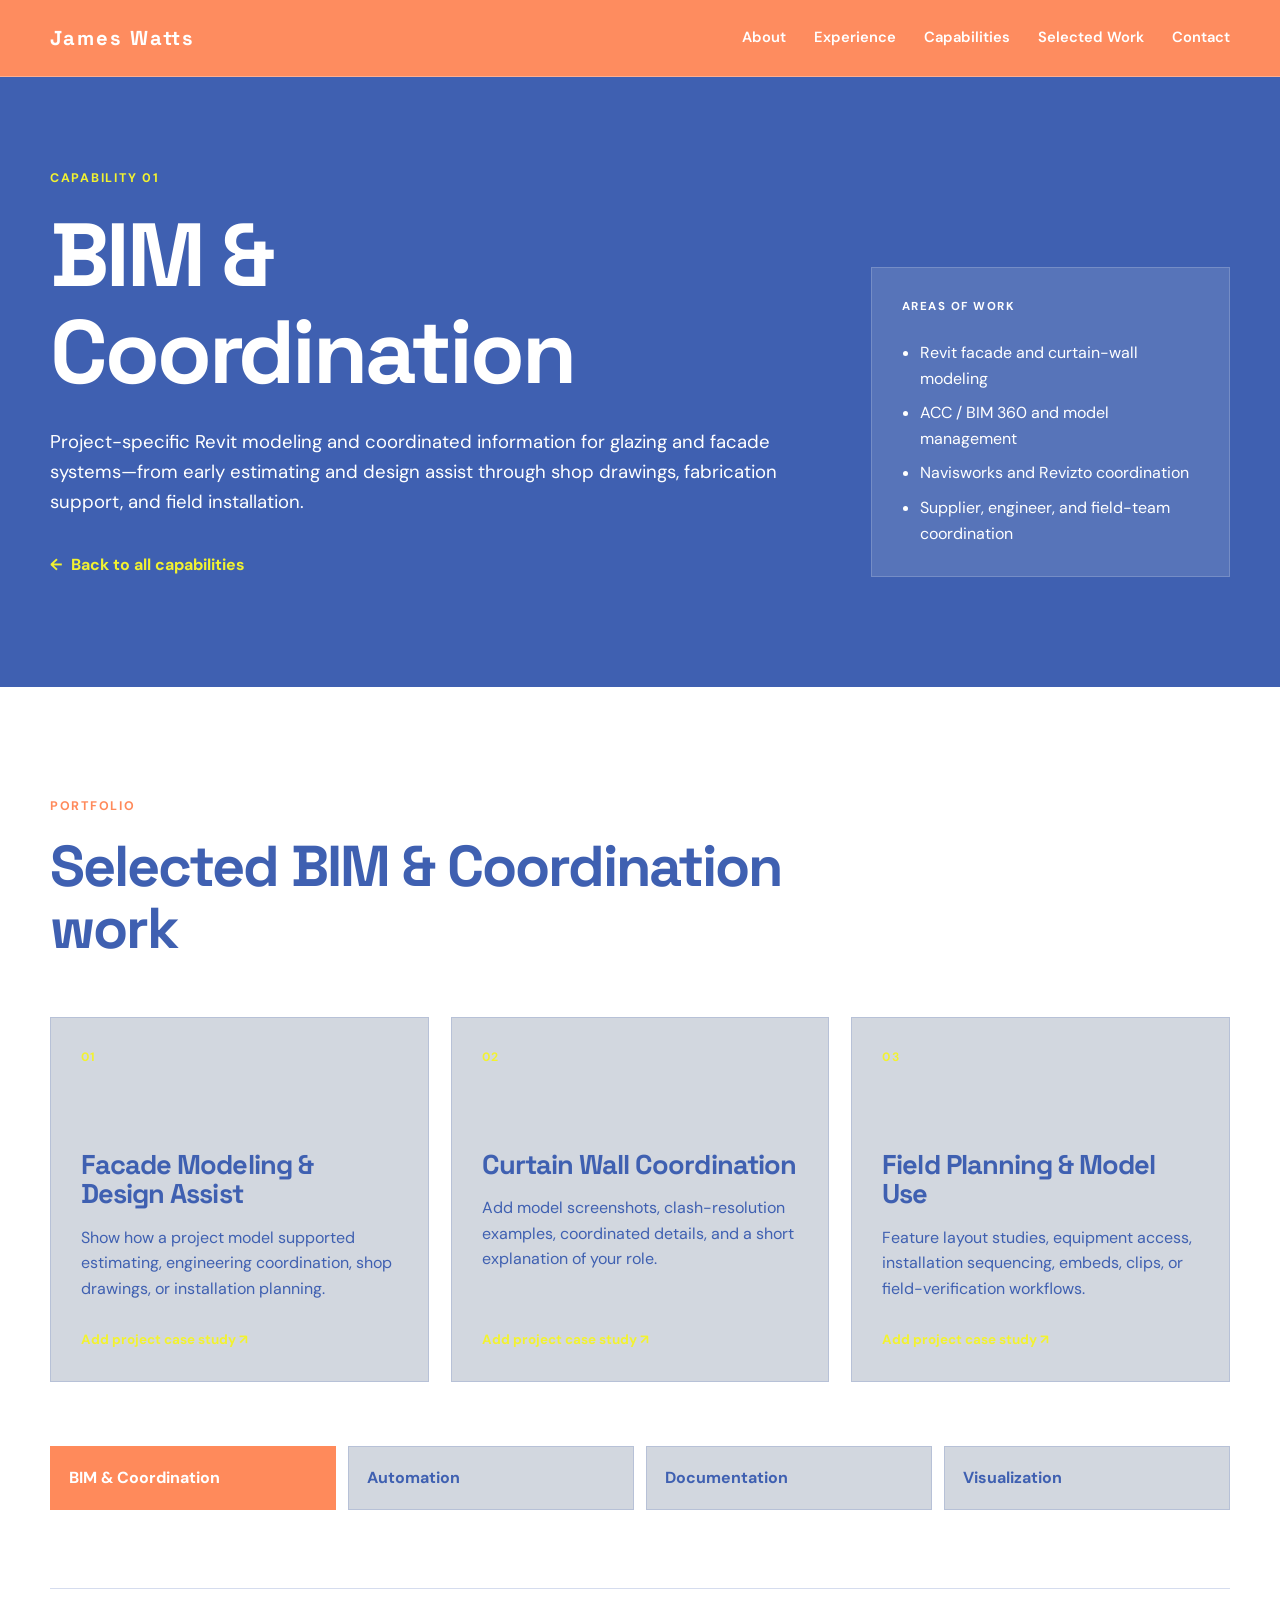
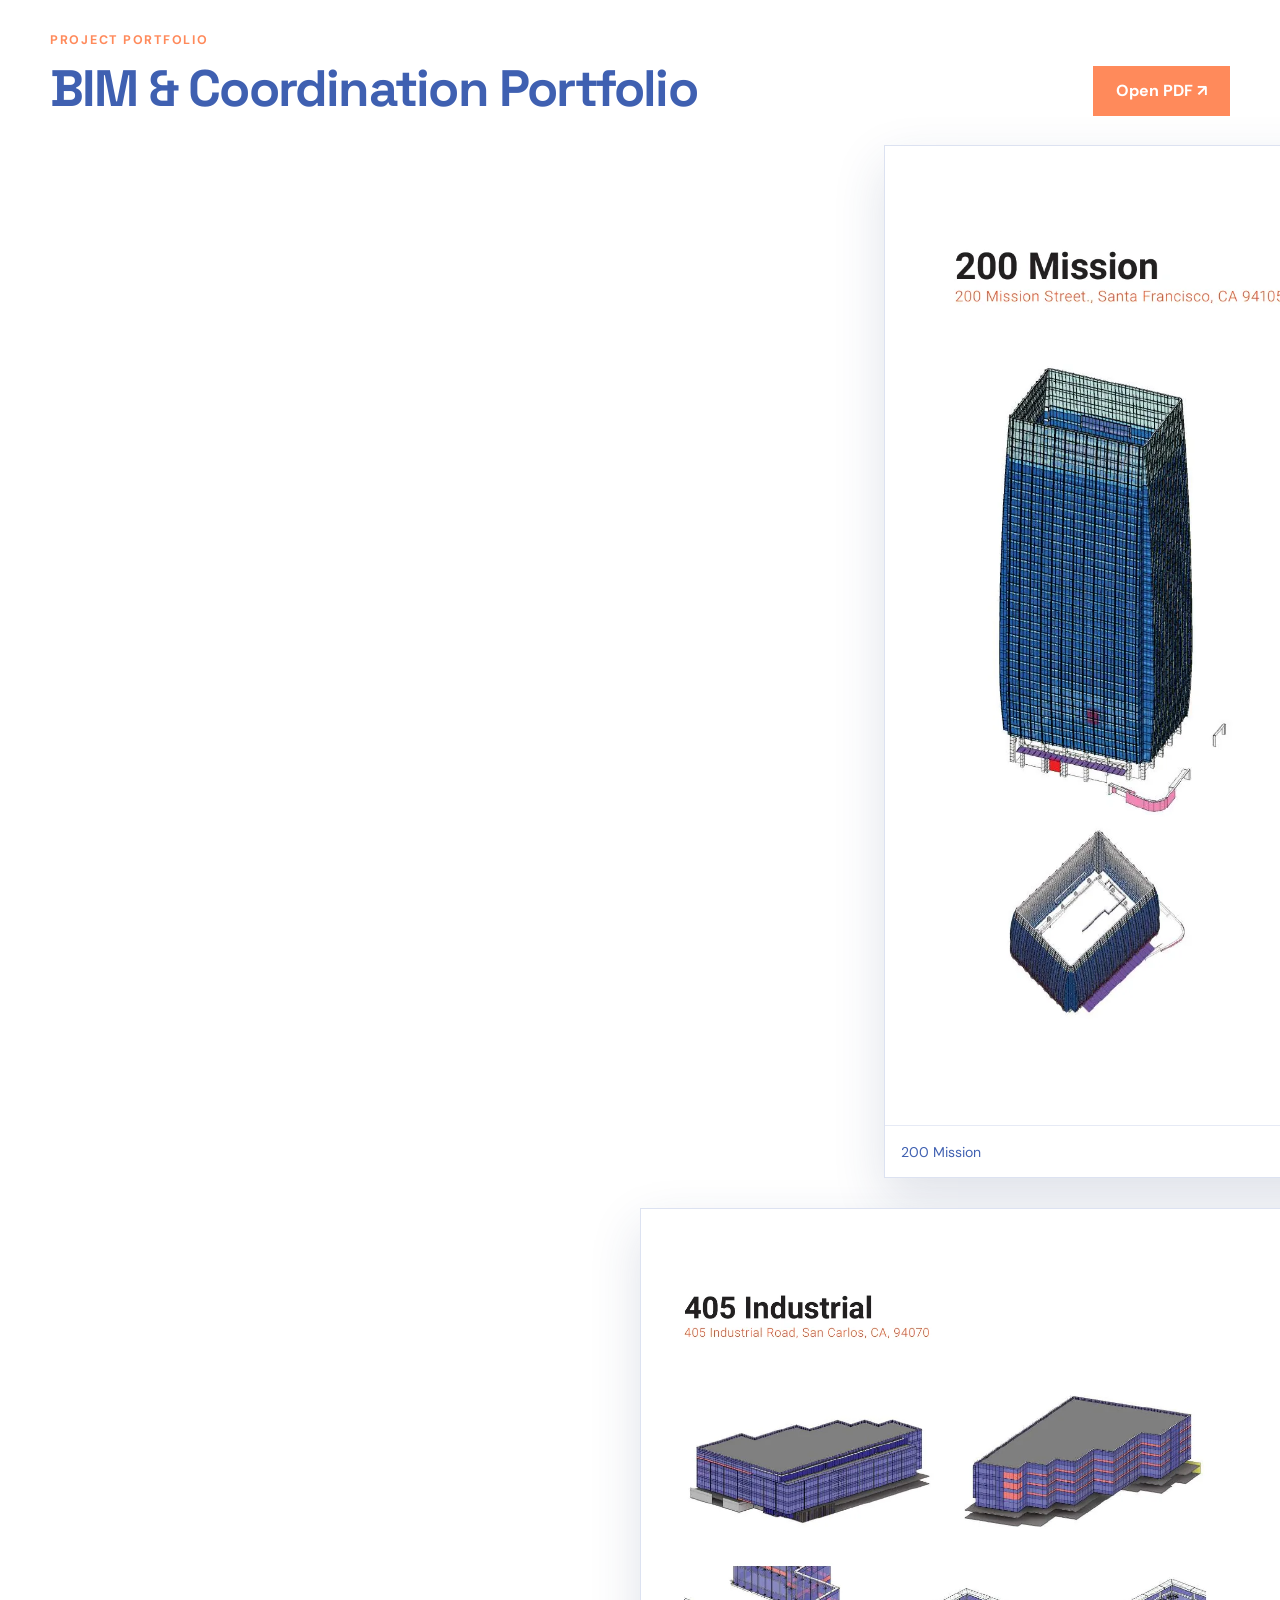
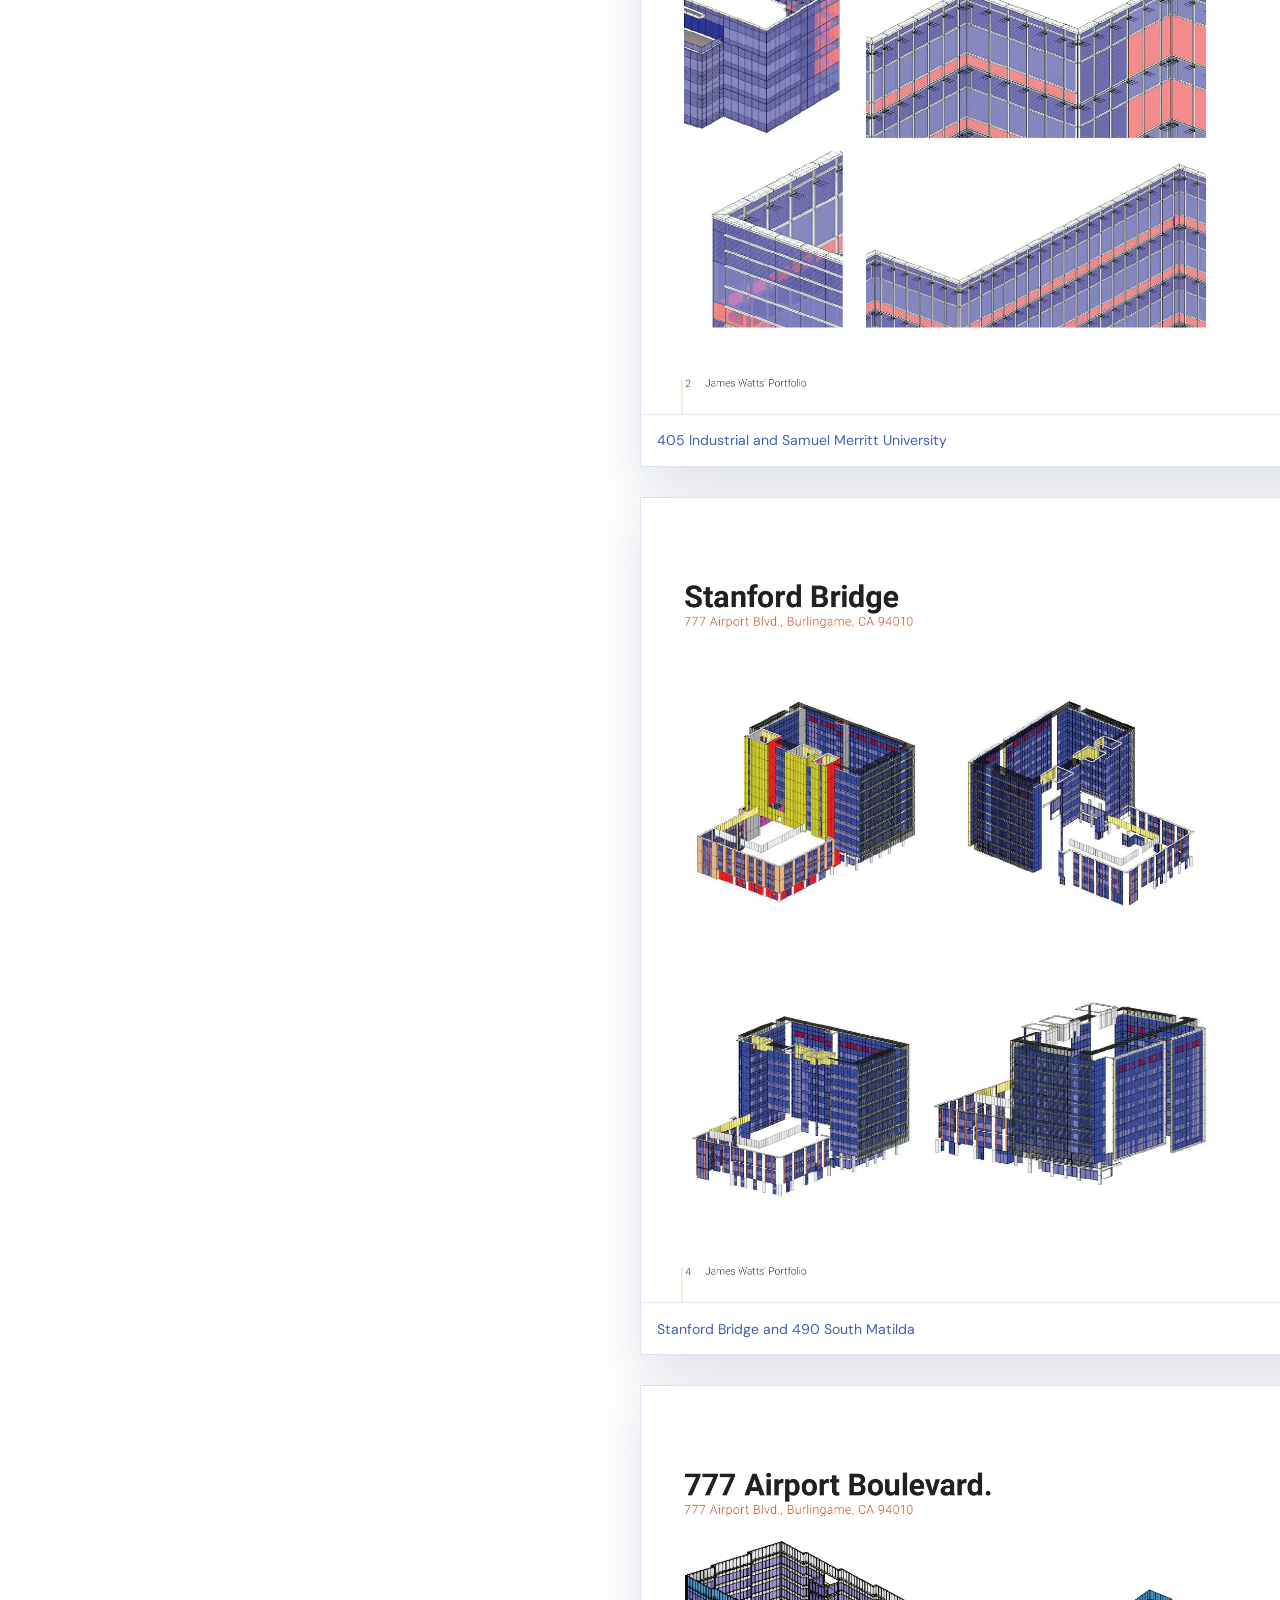
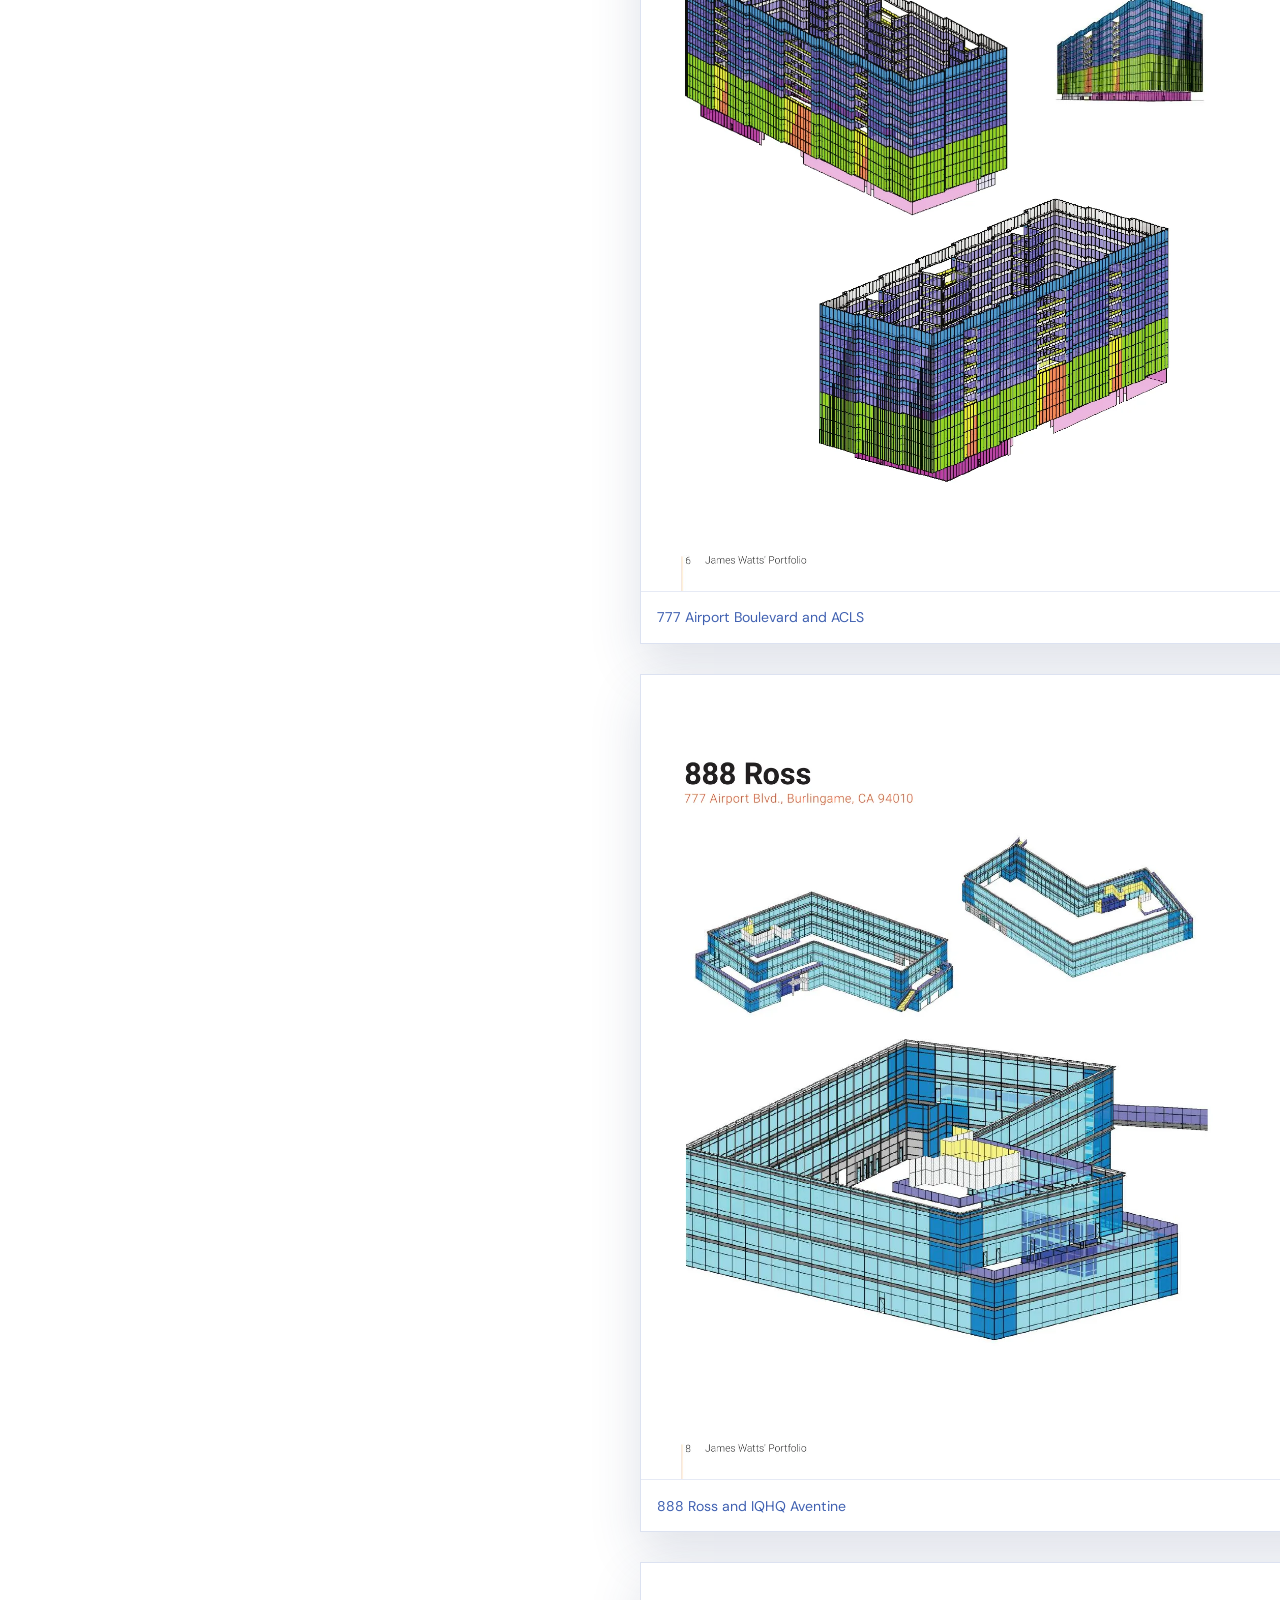
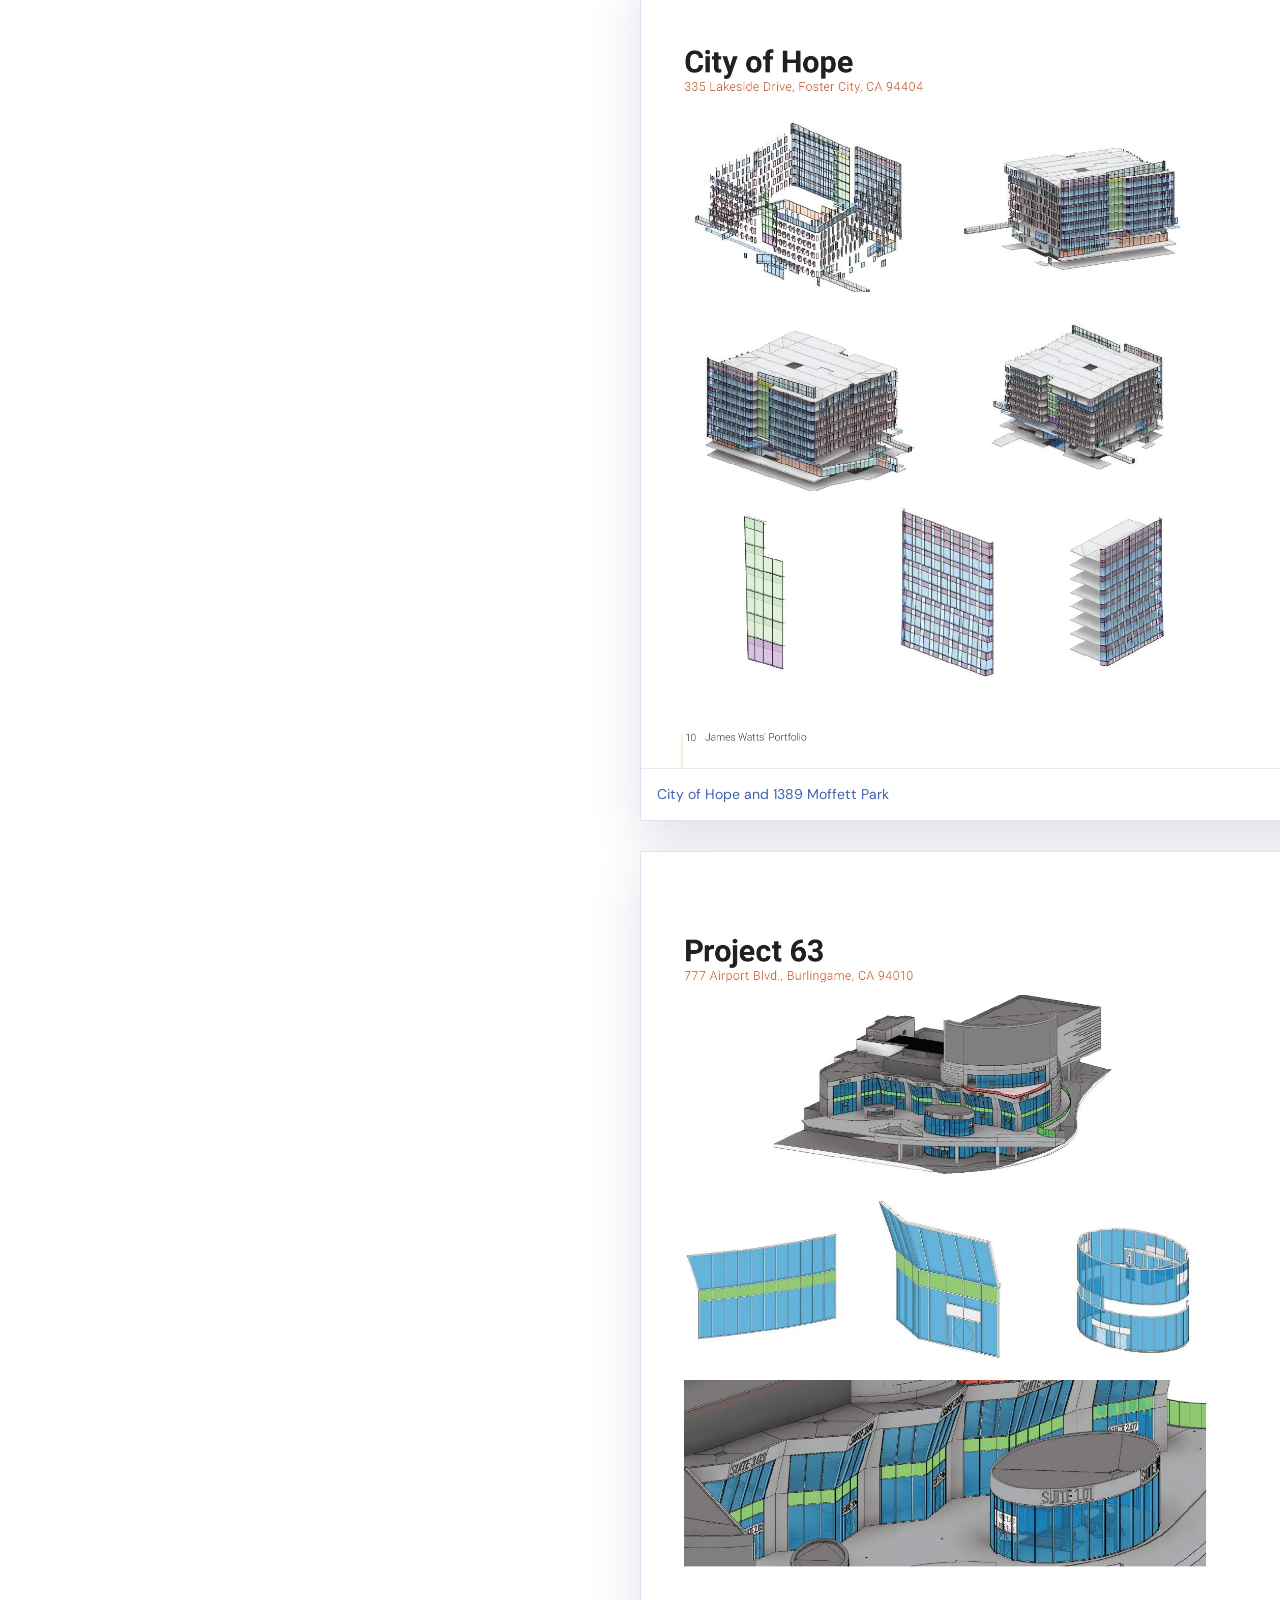
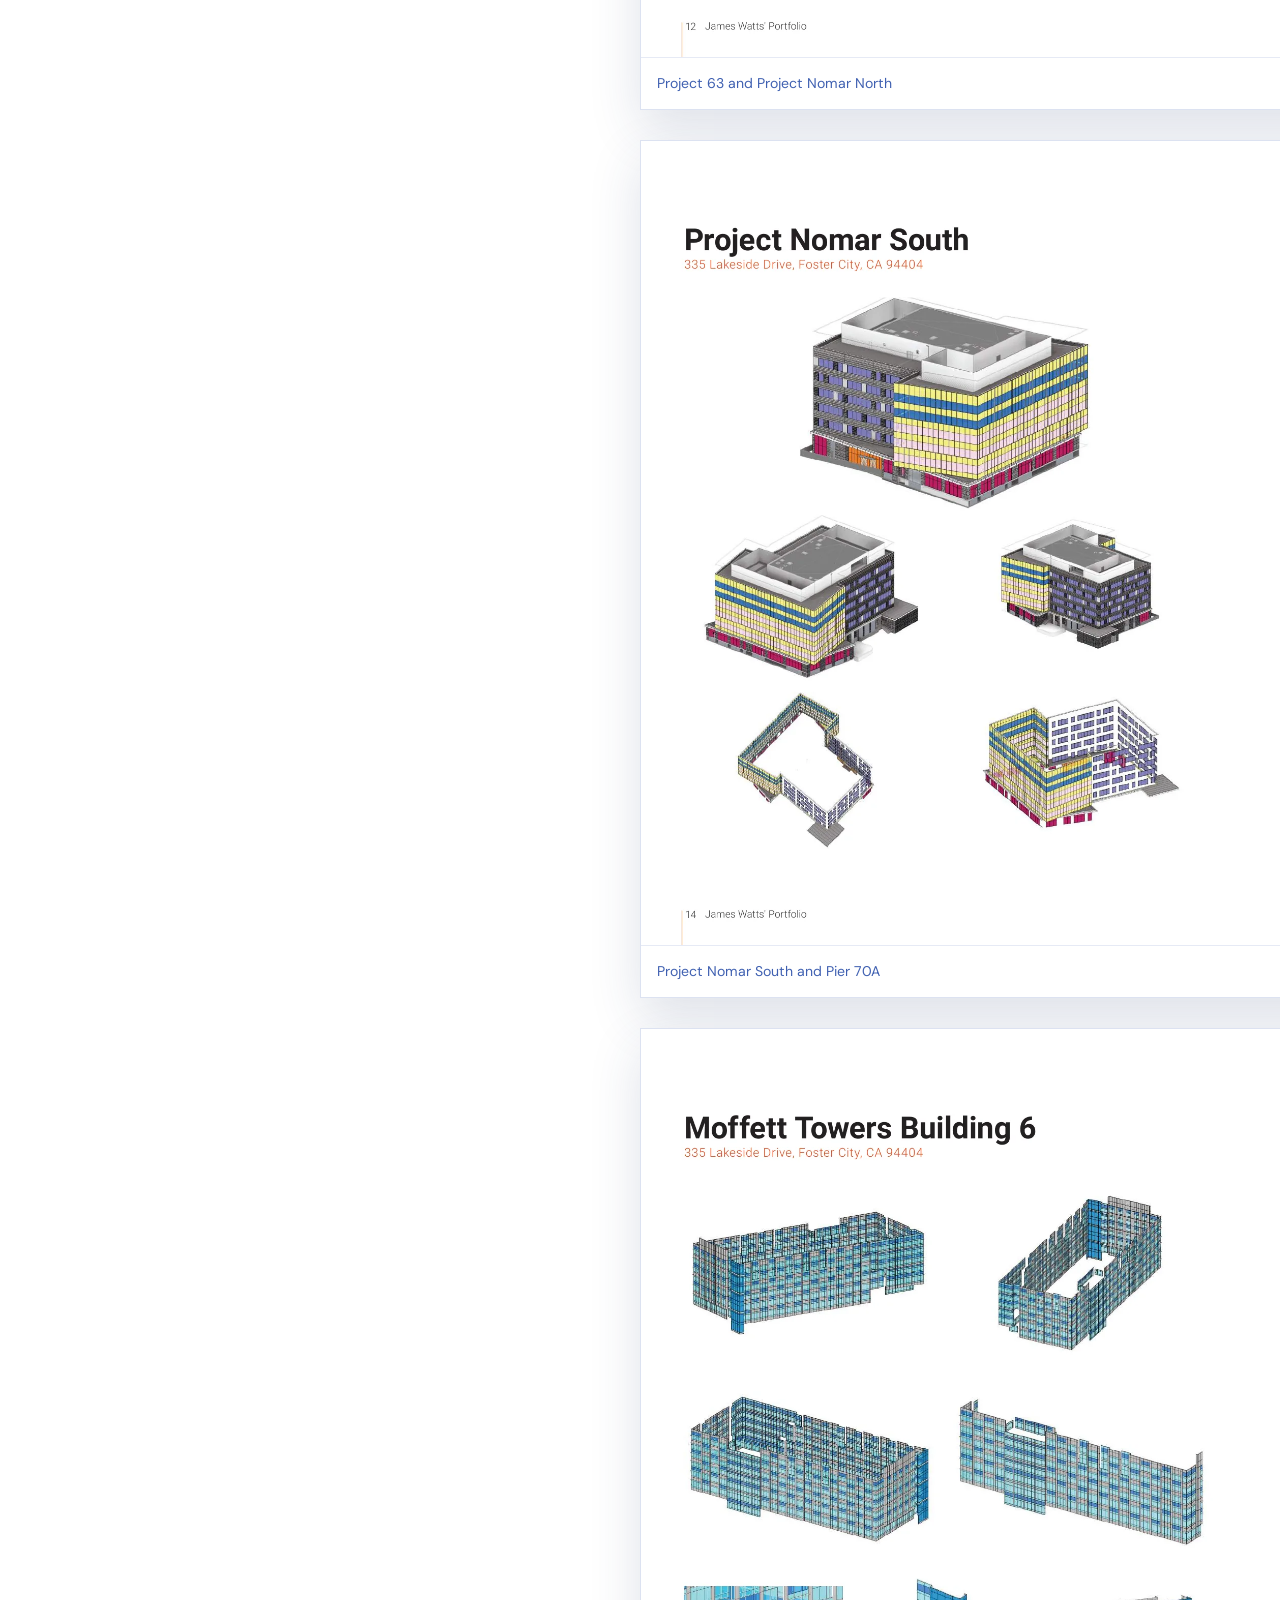
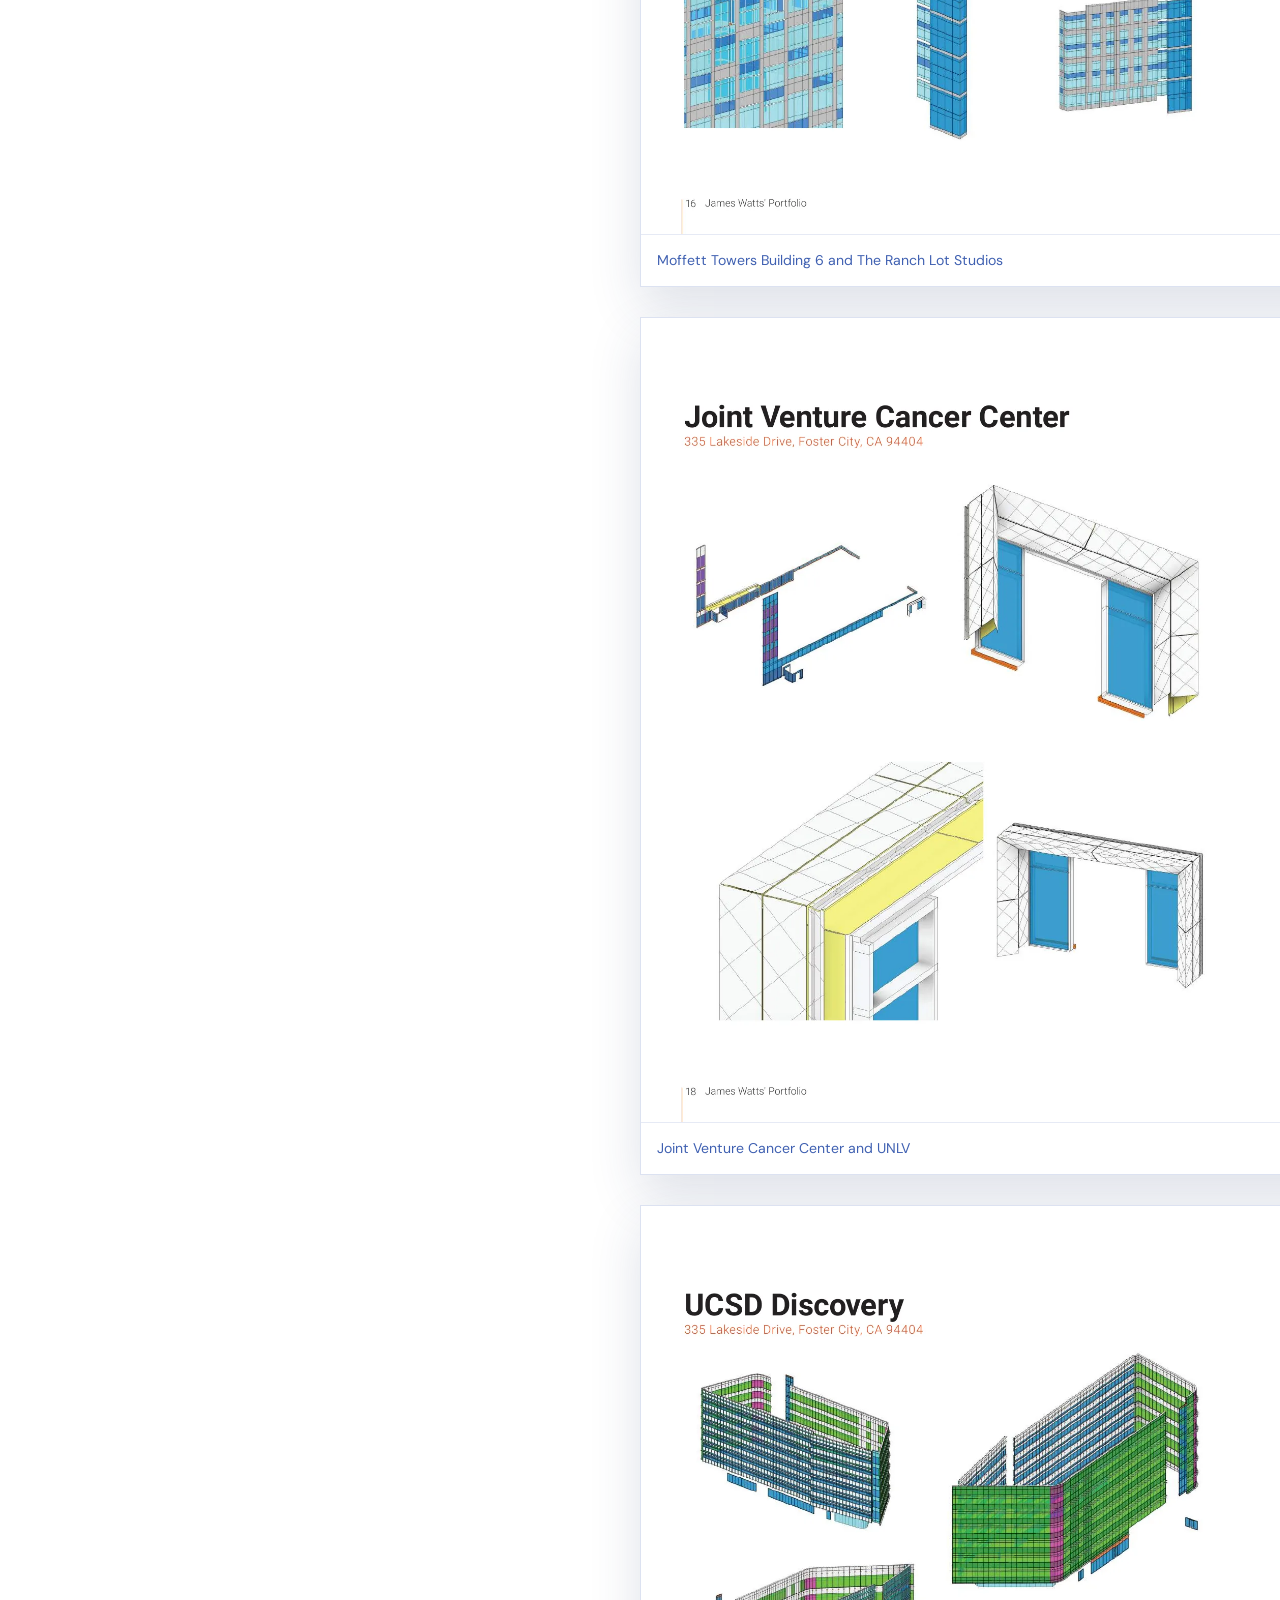
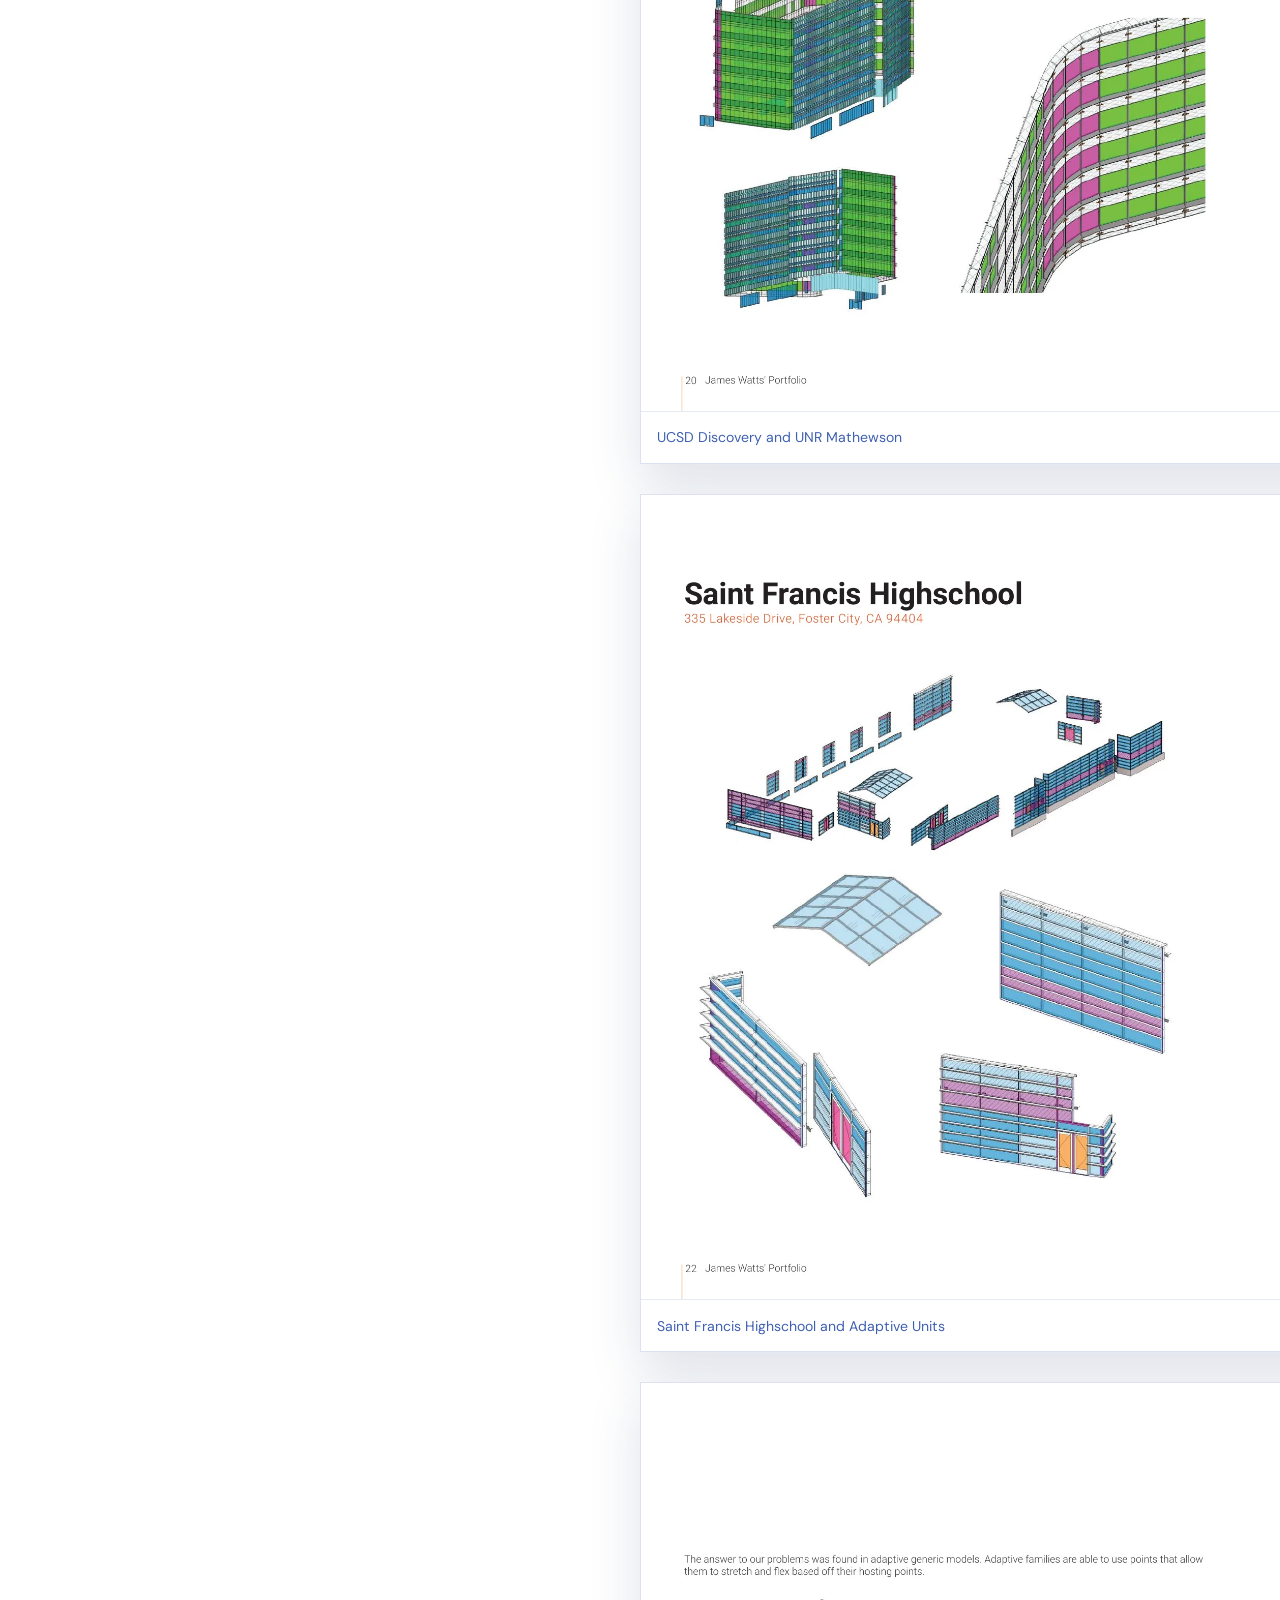
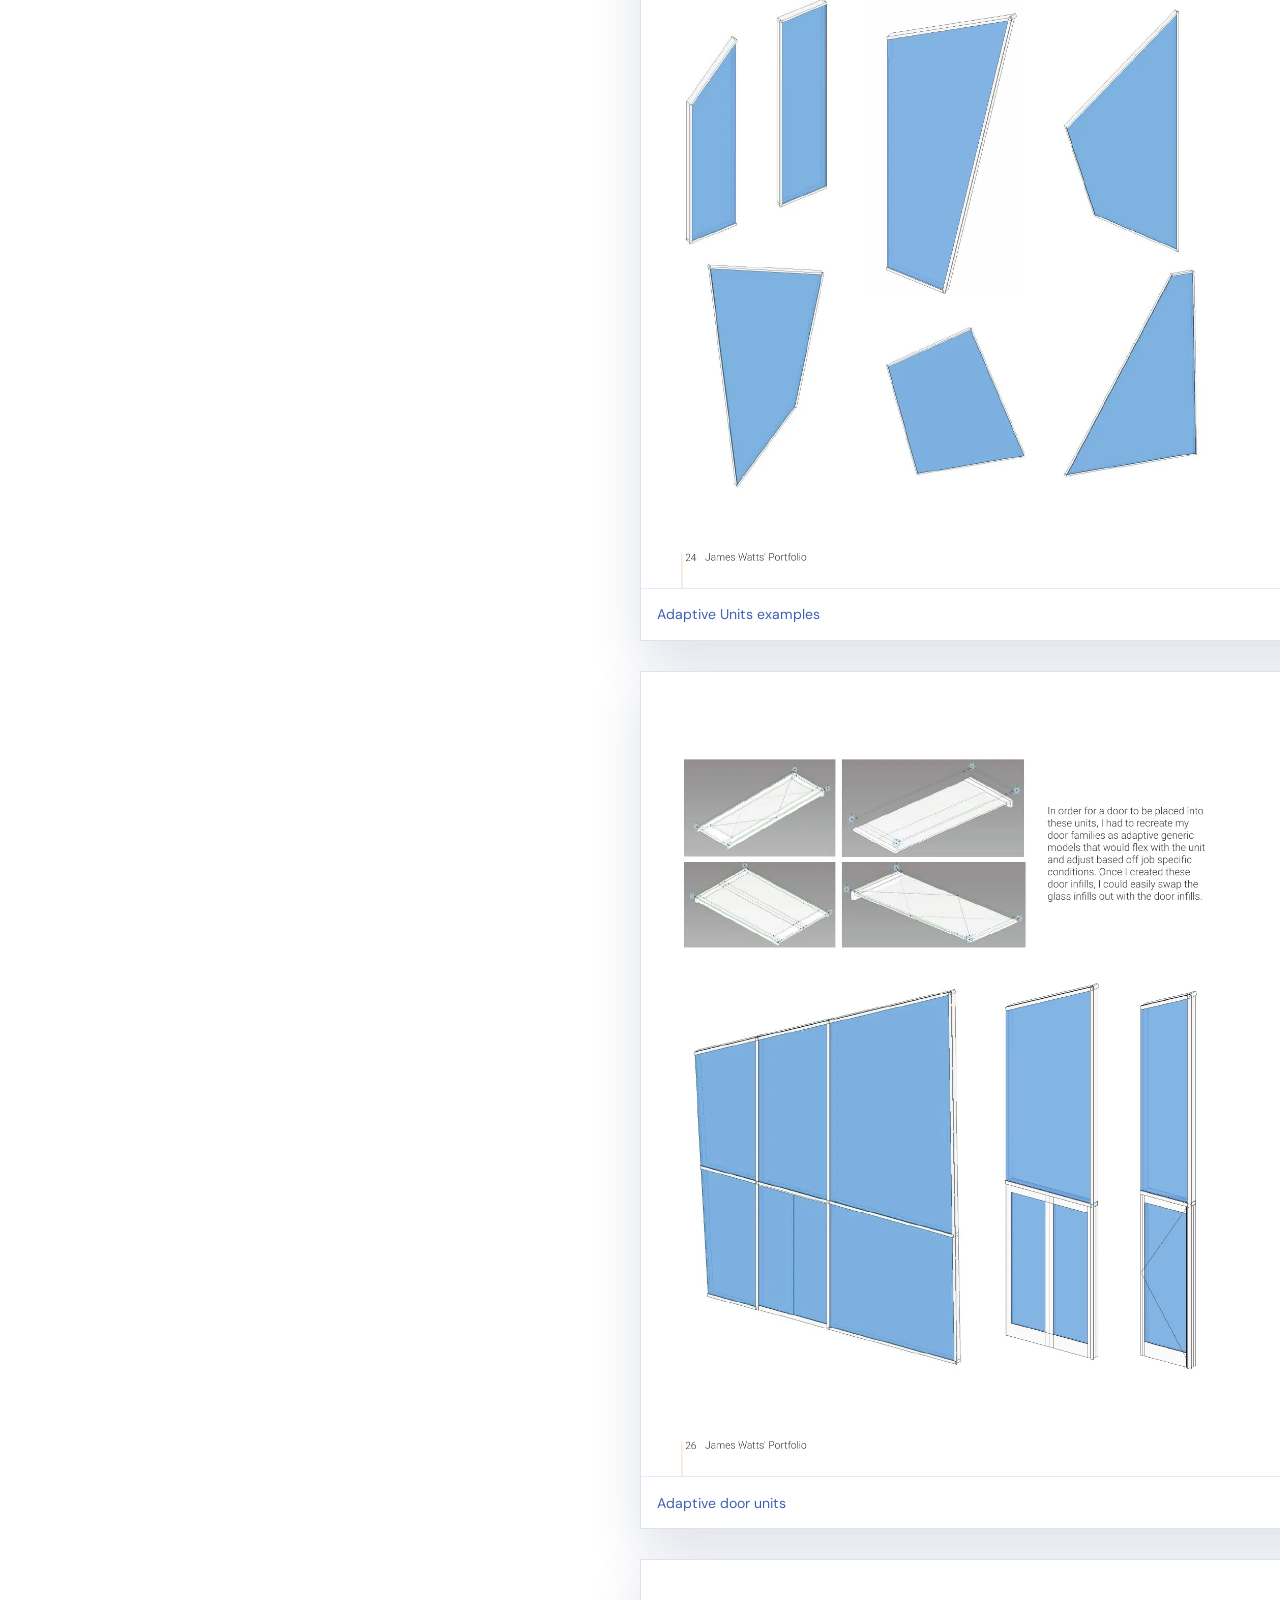
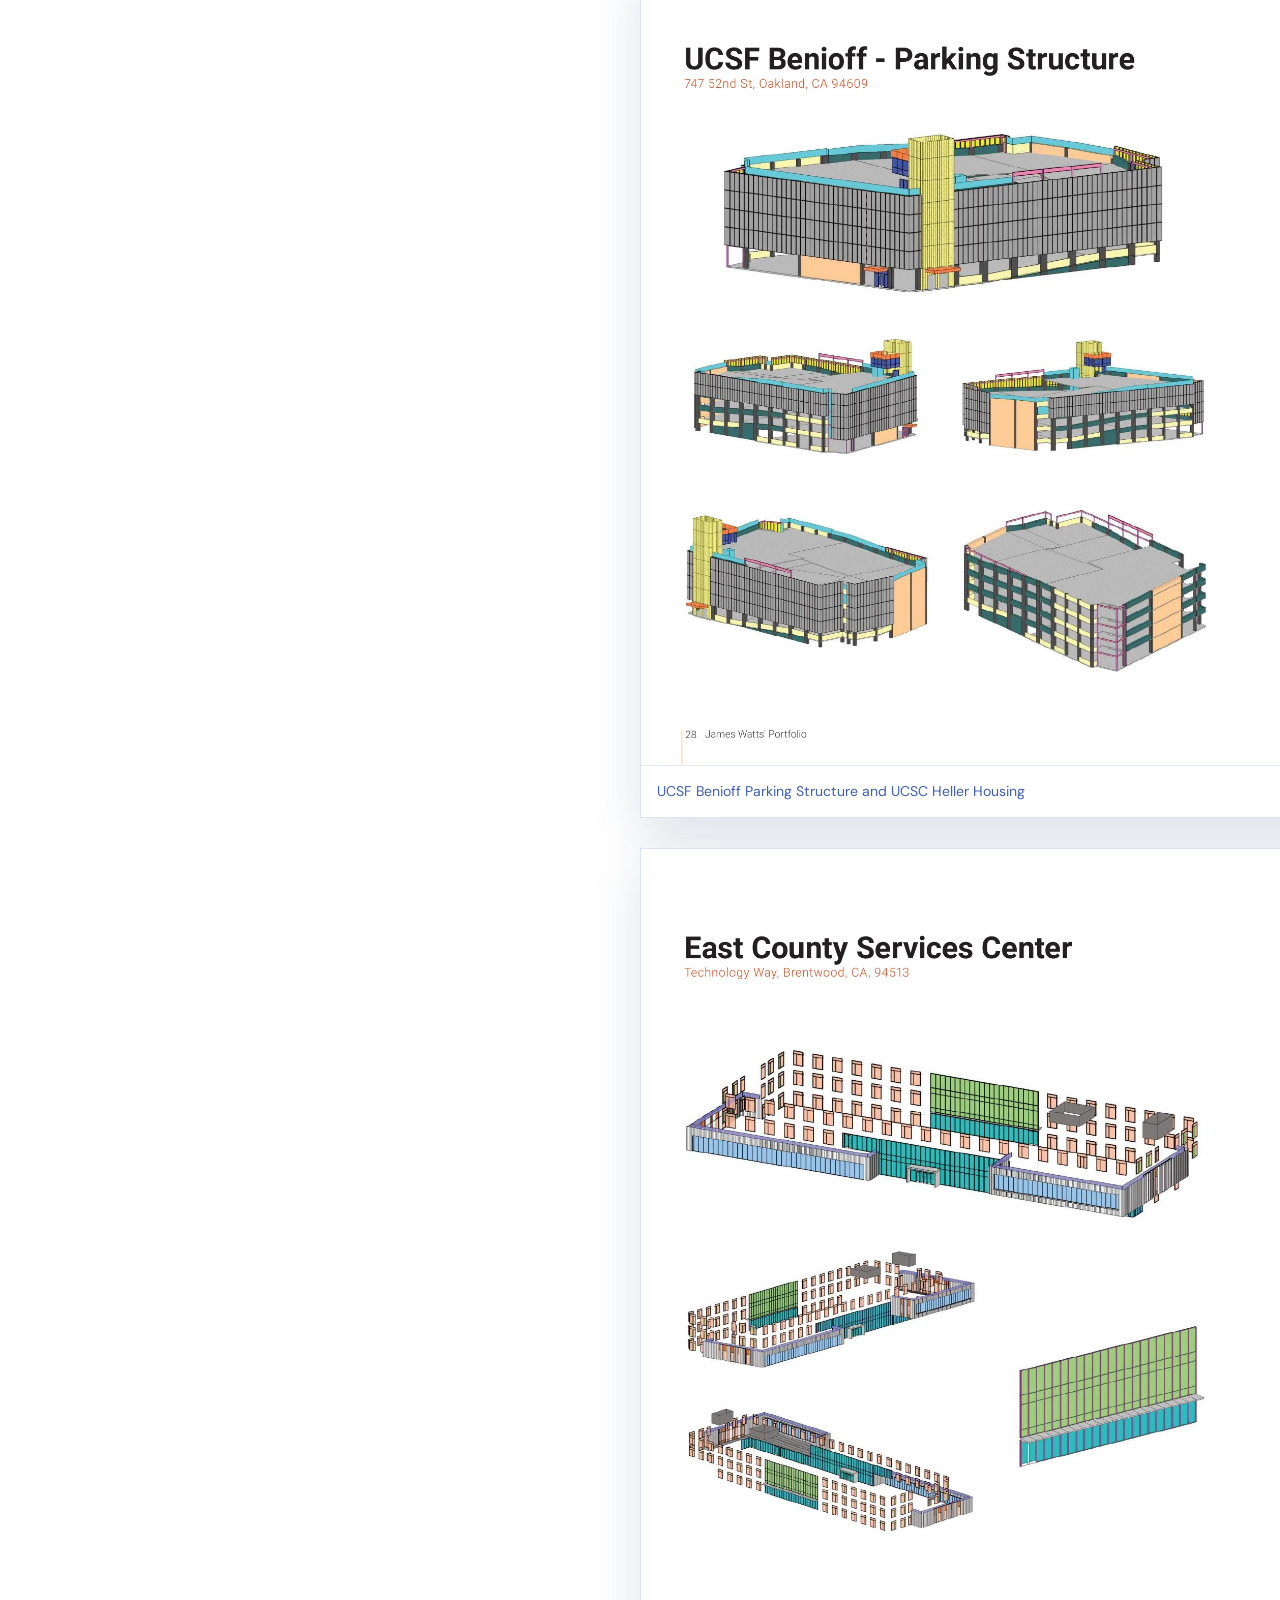
==== commit a6cc0130: "Add files via upload" ====
--- a/bim-coordination.html
+++ b/bim-coordination.html
@@ -54,44 +54,32 @@
       </div>
     </section>
 
-    <section class="section section-light bim-web-portfolio">
+    <section class="section section-light">
       <div class="container">
-        <div class="bim-portfolio-intro">
-          <div>
-            <p class="eyebrow">Project Portfolio</p>
-            <h2>Building-envelope work, reorganized for the web.</h2>
-            <p>
-              A compact archive of facade models, coordinated assemblies, adaptive systems,
-              and field-driven studies. Select any project to view the full composition.
-            </p>
-          </div>
-
-          <a
-            class="button portfolio-pdf-button"
-            href="assets/bim-coordination-portfolio.pdf"
-            target="_blank"
-            rel="noopener"
-          >
-            Open PDF ↗
-          </a>
+        <div class="section-heading reveal">
+          <p class="eyebrow">Portfolio</p>
+          <h2>Selected BIM &amp; Coordination work</h2>
         </div>
 
-        <div class="bim-section-links" aria-label="BIM portfolio sections">
-          <a href="#project-archive">
-            <span>01</span>
-            <strong>Project Archive</strong>
-            <small>46 modeled projects</small>
-          </a>
-          <a href="#adaptive-systems">
-            <span>02</span>
-            <strong>Adaptive Systems</strong>
-            <small>Flexible unitized families</small>
-          </a>
-          <a href="#field-fabrication">
-            <span>03</span>
-            <strong>Field + Fabrication</strong>
-            <small>Model-to-installation workflow</small>
-          </a>
+        <div class="category-work-grid">
+          <article class="category-project reveal">
+            <span class="project-number">01</span>
+            <h3>Facade Modeling &amp; Design Assist</h3>
+            <p>Show how a project model supported estimating, engineering coordination, shop drawings, or installation planning.</p>
+            <span class="project-status">Add project case study ↗</span>
+          </article>
+          <article class="category-project reveal">
+            <span class="project-number">02</span>
+            <h3>Curtain Wall Coordination</h3>
+            <p>Add model screenshots, clash-resolution examples, coordinated details, and a short explanation of your role.</p>
+            <span class="project-status">Add project case study ↗</span>
+          </article>
+          <article class="category-project reveal">
+            <span class="project-number">03</span>
+            <h3>Field Planning &amp; Model Use</h3>
+            <p>Feature layout studies, equipment access, installation sequencing, embeds, clips, or field-verification workflows.</p>
+            <span class="project-status">Add project case study ↗</span>
+          </article>
         </div>
 
         <nav class="category-navigation reveal" aria-label="Portfolio categories">
@@ -101,1233 +89,580 @@
           <a href="visualization.html">Visualization</a>
         </nav>
 
-        <section class="bim-featured" aria-labelledby="featured-projects-title">
-          <div class="bim-section-heading">
+        <section class="portfolio-pdf portfolio-pdf-visible" aria-labelledby="bim-pdf-title">
+          <div class="portfolio-pdf-heading">
             <div>
-              <p class="eyebrow">Featured Work</p>
-              <h3 id="featured-projects-title">A few projects at a larger scale.</h3>
+              <p class="eyebrow">Project Portfolio</p>
+              <h2 id="bim-pdf-title">BIM &amp; Coordination Portfolio</h2>
             </div>
-            <p>Hover for project information. Select a project to open a larger view.</p>
+
+            <a
+              class="button portfolio-pdf-button"
+              href="assets/bim-coordination-portfolio.pdf"
+              target="_blank"
+              rel="noopener"
+            >
+              Open PDF ↗
+            </a>
           </div>
 
-          <div class="bim-feature-grid">
-
-          <article class="bim-project-card bim-project-card--featured-1">
-            <button
-              class="bim-project-button"
-              type="button"
-              data-bim-lightbox
-              data-image="assets/bim-projects/200-mission.webp"
-              data-title="200 Mission"
-              data-address="200 Mission Street, San Francisco, CA 94105"
-            >
-              <span class="bim-project-media">
-                <img
-                  src="assets/bim-projects/200-mission.webp"
-                  alt="200 Mission BIM model and coordination views"
-                  loading="eager"
-                  decoding="async"
-                />
-              </span>
-              <span class="bim-project-meta">
-                <span class="bim-project-type">High-rise</span>
-                <strong>200 Mission</strong>
-                <span>200 Mission Street, San Francisco, CA 94105</span>
-              </span>
-            </button>
-          </article>
-          <article class="bim-project-card bim-project-card--featured-2">
-            <button
-              class="bim-project-button"
-              type="button"
-              data-bim-lightbox
-              data-image="assets/bim-projects/stanford-bridge.webp"
-              data-title="Stanford Bridge"
-              data-address="777 Airport Blvd., Burlingame, CA 94010"
-            >
-              <span class="bim-project-media">
-                <img
-                  src="assets/bim-projects/stanford-bridge.webp"
-                  alt="Stanford Bridge BIM model and coordination views"
-                  loading="eager"
-                  decoding="async"
-                />
-              </span>
-              <span class="bim-project-meta">
-                <span class="bim-project-type">Healthcare</span>
-                <strong>Stanford Bridge</strong>
-                <span>777 Airport Blvd., Burlingame, CA 94010</span>
-              </span>
-            </button>
-          </article>
-          <article class="bim-project-card bim-project-card--featured-3">
-            <button
-              class="bim-project-button"
-              type="button"
-              data-bim-lightbox
-              data-image="assets/bim-projects/samuel-merritt-university.webp"
-              data-title="Samuel Merritt University"
-              data-address="490 S Mathilda Avenue, Sunnyvale, CA 94086"
-            >
-              <span class="bim-project-media">
-                <img
-                  src="assets/bim-projects/samuel-merritt-university.webp"
-                  alt="Samuel Merritt University BIM model and coordination views"
-                  loading="eager"
-                  decoding="async"
-                />
-              </span>
-              <span class="bim-project-meta">
-                <span class="bim-project-type">Education</span>
-                <strong>Samuel Merritt University</strong>
-                <span>490 S Mathilda Avenue, Sunnyvale, CA 94086</span>
-              </span>
-            </button>
-          </article>
-          <article class="bim-project-card bim-project-card--featured-4">
-            <button
-              class="bim-project-button"
-              type="button"
-              data-bim-lightbox
-              data-image="assets/bim-projects/ssf-wellness.webp"
-              data-title="SSF Wellness"
-              data-address="1024 Mission Road, South San Francisco, CA 94080"
-            >
-              <span class="bim-project-media">
-                <img
-                  src="assets/bim-projects/ssf-wellness.webp"
-                  alt="SSF Wellness BIM model and coordination views"
-                  loading="eager"
-                  decoding="async"
-                />
-              </span>
-              <span class="bim-project-meta">
-                <span class="bim-project-type">Healthcare</span>
-                <strong>SSF Wellness</strong>
-                <span>1024 Mission Road, South San Francisco, CA 94080</span>
-              </span>
-            </button>
-          </article>
+          <div class="portfolio-reader" data-portfolio-reader>
+            <div
+              class="portfolio-page-status"
+              aria-live="polite"
+              aria-atomic="true"
+            >
+              <span>Page</span>
+              <strong id="portfolio-current-page">01</strong>
+              <span>/ 30</span>
+            </div>
+
+            <ol class="portfolio-spreads" aria-label="BIM and Coordination portfolio pages">
+            <li
+              class="portfolio-spread portfolio-spread--cover"
+              id="portfolio-page-1"
+              data-portfolio-page="1"
+            >
+              <img
+                src="assets/bim-portfolio-pages/page-01.webp"
+                alt="BIM portfolio page 1: 200 Mission"
+                width="1225"
+                height="1582"
+                loading="eager"
+                decoding="async" fetchpriority="high"
+              />
+              <div class="portfolio-spread-caption">
+                <span>200 Mission</span>
+                <strong>Page 01 / 30</strong>
+              </div>
+            </li>
+            <li
+              class="portfolio-spread"
+              id="portfolio-page-2"
+              data-portfolio-page="2"
+            >
+              <img
+                src="assets/bim-portfolio-pages/page-02.webp"
+                alt="BIM portfolio page 2: 405 Industrial and Samuel Merritt University"
+                width="2450"
+                height="1582"
+                loading="eager"
+                decoding="async"
+              />
+              <div class="portfolio-spread-caption">
+                <span>405 Industrial and Samuel Merritt University</span>
+                <strong>Page 02 / 30</strong>
+              </div>
+            </li>
+            <li
+              class="portfolio-spread"
+              id="portfolio-page-3"
+              data-portfolio-page="3"
+            >
+              <img
+                src="assets/bim-portfolio-pages/page-03.webp"
+                alt="BIM portfolio page 3: Stanford Bridge and 490 South Matilda"
+                width="2450"
+                height="1582"
+                loading="lazy"
+                decoding="async"
+              />
+              <div class="portfolio-spread-caption">
+                <span>Stanford Bridge and 490 South Matilda</span>
+                <strong>Page 03 / 30</strong>
+              </div>
+            </li>
+            <li
+              class="portfolio-spread"
+              id="portfolio-page-4"
+              data-portfolio-page="4"
+            >
+              <img
+                src="assets/bim-portfolio-pages/page-04.webp"
+                alt="BIM portfolio page 4: 777 Airport Boulevard and ACLS"
+                width="2450"
+                height="1582"
+                loading="lazy"
+                decoding="async"
+              />
+              <div class="portfolio-spread-caption">
+                <span>777 Airport Boulevard and ACLS</span>
+                <strong>Page 04 / 30</strong>
+              </div>
+            </li>
+            <li
+              class="portfolio-spread"
+              id="portfolio-page-5"
+              data-portfolio-page="5"
+            >
+              <img
+                src="assets/bim-portfolio-pages/page-05.webp"
+                alt="BIM portfolio page 5: 888 Ross and IQHQ Aventine"
+                width="2450"
+                height="1582"
+                loading="lazy"
+                decoding="async"
+              />
+              <div class="portfolio-spread-caption">
+                <span>888 Ross and IQHQ Aventine</span>
+                <strong>Page 05 / 30</strong>
+              </div>
+            </li>
+            <li
+              class="portfolio-spread"
+              id="portfolio-page-6"
+              data-portfolio-page="6"
+            >
+              <img
+                src="assets/bim-portfolio-pages/page-06.webp"
+                alt="BIM portfolio page 6: City of Hope and 1389 Moffett Park"
+                width="2450"
+                height="1582"
+                loading="lazy"
+                decoding="async"
+              />
+              <div class="portfolio-spread-caption">
+                <span>City of Hope and 1389 Moffett Park</span>
+                <strong>Page 06 / 30</strong>
+              </div>
+            </li>
+            <li
+              class="portfolio-spread"
+              id="portfolio-page-7"
+              data-portfolio-page="7"
+            >
+              <img
+                src="assets/bim-portfolio-pages/page-07.webp"
+                alt="BIM portfolio page 7: Project 63 and Project Nomar North"
+                width="2450"
+                height="1582"
+                loading="lazy"
+                decoding="async"
+              />
+              <div class="portfolio-spread-caption">
+                <span>Project 63 and Project Nomar North</span>
+                <strong>Page 07 / 30</strong>
+              </div>
+            </li>
+            <li
+              class="portfolio-spread"
+              id="portfolio-page-8"
+              data-portfolio-page="8"
+            >
+              <img
+                src="assets/bim-portfolio-pages/page-08.webp"
+                alt="BIM portfolio page 8: Project Nomar South and Pier 70A"
+                width="2450"
+                height="1582"
+                loading="lazy"
+                decoding="async"
+              />
+              <div class="portfolio-spread-caption">
+                <span>Project Nomar South and Pier 70A</span>
+                <strong>Page 08 / 30</strong>
+              </div>
+            </li>
+            <li
+              class="portfolio-spread"
+              id="portfolio-page-9"
+              data-portfolio-page="9"
+            >
+              <img
+                src="assets/bim-portfolio-pages/page-09.webp"
+                alt="BIM portfolio page 9: Moffett Towers Building 6 and The Ranch Lot Studios"
+                width="2450"
+                height="1582"
+                loading="lazy"
+                decoding="async"
+              />
+              <div class="portfolio-spread-caption">
+                <span>Moffett Towers Building 6 and The Ranch Lot Studios</span>
+                <strong>Page 09 / 30</strong>
+              </div>
+            </li>
+            <li
+              class="portfolio-spread"
+              id="portfolio-page-10"
+              data-portfolio-page="10"
+            >
+              <img
+                src="assets/bim-portfolio-pages/page-10.webp"
+                alt="BIM portfolio page 10: Joint Venture Cancer Center and UNLV"
+                width="2450"
+                height="1582"
+                loading="lazy"
+                decoding="async"
+              />
+              <div class="portfolio-spread-caption">
+                <span>Joint Venture Cancer Center and UNLV</span>
+                <strong>Page 10 / 30</strong>
+              </div>
+            </li>
+            <li
+              class="portfolio-spread"
+              id="portfolio-page-11"
+              data-portfolio-page="11"
+            >
+              <img
+                src="assets/bim-portfolio-pages/page-11.webp"
+                alt="BIM portfolio page 11: UCSD Discovery and UNR Mathewson"
+                width="2450"
+                height="1582"
+                loading="lazy"
+                decoding="async"
+              />
+              <div class="portfolio-spread-caption">
+                <span>UCSD Discovery and UNR Mathewson</span>
+                <strong>Page 11 / 30</strong>
+              </div>
+            </li>
+            <li
+              class="portfolio-spread"
+              id="portfolio-page-12"
+              data-portfolio-page="12"
+            >
+              <img
+                src="assets/bim-portfolio-pages/page-12.webp"
+                alt="BIM portfolio page 12: Saint Francis Highschool and Adaptive Units"
+                width="2450"
+                height="1582"
+                loading="lazy"
+                decoding="async"
+              />
+              <div class="portfolio-spread-caption">
+                <span>Saint Francis Highschool and Adaptive Units</span>
+                <strong>Page 12 / 30</strong>
+              </div>
+            </li>
+            <li
+              class="portfolio-spread"
+              id="portfolio-page-13"
+              data-portfolio-page="13"
+            >
+              <img
+                src="assets/bim-portfolio-pages/page-13.webp"
+                alt="BIM portfolio page 13: Adaptive Units examples"
+                width="2450"
+                height="1582"
+                loading="lazy"
+                decoding="async"
+              />
+              <div class="portfolio-spread-caption">
+                <span>Adaptive Units examples</span>
+                <strong>Page 13 / 30</strong>
+              </div>
+            </li>
+            <li
+              class="portfolio-spread"
+              id="portfolio-page-14"
+              data-portfolio-page="14"
+            >
+              <img
+                src="assets/bim-portfolio-pages/page-14.webp"
+                alt="BIM portfolio page 14: Adaptive door units"
+                width="2450"
+                height="1582"
+                loading="lazy"
+                decoding="async"
+              />
+              <div class="portfolio-spread-caption">
+                <span>Adaptive door units</span>
+                <strong>Page 14 / 30</strong>
+              </div>
+            </li>
+            <li
+              class="portfolio-spread"
+              id="portfolio-page-15"
+              data-portfolio-page="15"
+            >
+              <img
+                src="assets/bim-portfolio-pages/page-15.webp"
+                alt="BIM portfolio page 15: UCSF Benioff Parking Structure and UCSC Heller Housing"
+                width="2450"
+                height="1582"
+                loading="lazy"
+                decoding="async"
+              />
+              <div class="portfolio-spread-caption">
+                <span>UCSF Benioff Parking Structure and UCSC Heller Housing</span>
+                <strong>Page 15 / 30</strong>
+              </div>
+            </li>
+            <li
+              class="portfolio-spread"
+              id="portfolio-page-16"
+              data-portfolio-page="16"
+            >
+              <img
+                src="assets/bim-portfolio-pages/page-16.webp"
+                alt="BIM portfolio page 16: East County Services Center and Sonoma Government Center"
+                width="2450"
+                height="1582"
+                loading="lazy"
+                decoding="async"
+              />
+              <div class="portfolio-spread-caption">
+                <span>East County Services Center and Sonoma Government Center</span>
+                <strong>Page 16 / 30</strong>
+              </div>
+            </li>
+            <li
+              class="portfolio-spread"
+              id="portfolio-page-17"
+              data-portfolio-page="17"
+            >
+              <img
+                src="assets/bim-portfolio-pages/page-17.webp"
+                alt="BIM portfolio page 17: UCB Heathcock and SFO Guardrail"
+                width="2450"
+                height="1582"
+                loading="lazy"
+                decoding="async"
+              />
+              <div class="portfolio-spread-caption">
+                <span>UCB Heathcock and SFO Guardrail</span>
+                <strong>Page 17 / 30</strong>
+              </div>
+            </li>
+            <li
+              class="portfolio-spread"
+              id="portfolio-page-18"
+              data-portfolio-page="18"
+            >
+              <img
+                src="assets/bim-portfolio-pages/page-18.webp"
+                alt="BIM portfolio page 18: SFO Icebox and SFUSD"
+                width="2450"
+                height="1582"
+                loading="lazy"
+                decoding="async"
+              />
+              <div class="portfolio-spread-caption">
+                <span>SFO Icebox and SFUSD</span>
+                <strong>Page 18 / 30</strong>
+              </div>
+            </li>
+            <li
+              class="portfolio-spread"
+              id="portfolio-page-19"
+              data-portfolio-page="19"
+            >
+              <img
+                src="assets/bim-portfolio-pages/page-19.webp"
+                alt="BIM portfolio page 19: STEM Mission College and Gilead Technical Development Center"
+                width="2450"
+                height="1582"
+                loading="lazy"
+                decoding="async"
+              />
+              <div class="portfolio-spread-caption">
+                <span>STEM Mission College and Gilead Technical Development Center</span>
+                <strong>Page 19 / 30</strong>
+              </div>
+            </li>
+            <li
+              class="portfolio-spread"
+              id="portfolio-page-20"
+              data-portfolio-page="20"
+            >
+              <img
+                src="assets/bim-portfolio-pages/page-20.webp"
+                alt="BIM portfolio page 20: Workday Meeting Center and West Valley College"
+                width="2450"
+                height="1582"
+                loading="lazy"
+                decoding="async"
+              />
+              <div class="portfolio-spread-caption">
+                <span>Workday Meeting Center and West Valley College</span>
+                <strong>Page 20 / 30</strong>
+              </div>
+            </li>
+            <li
+              class="portfolio-spread"
+              id="portfolio-page-21"
+              data-portfolio-page="21"
+            >
+              <img
+                src="assets/bim-portfolio-pages/page-21.webp"
+                alt="BIM portfolio page 21: SFO Cargo and Sutter MOB"
+                width="2450"
+                height="1582"
+                loading="lazy"
+                decoding="async"
+              />
+              <div class="portfolio-spread-caption">
+                <span>SFO Cargo and Sutter MOB</span>
+                <strong>Page 21 / 30</strong>
+              </div>
+            </li>
+            <li
+              class="portfolio-spread"
+              id="portfolio-page-22"
+              data-portfolio-page="22"
+            >
+              <img
+                src="assets/bim-portfolio-pages/page-22.webp"
+                alt="BIM portfolio page 22: Millbrae Yards Phase II and Monterey Terminal"
+                width="2450"
+                height="1582"
+                loading="lazy"
+                decoding="async"
+              />
+              <div class="portfolio-spread-caption">
+                <span>Millbrae Yards Phase II and Monterey Terminal</span>
+                <strong>Page 22 / 30</strong>
+              </div>
+            </li>
+            <li
+              class="portfolio-spread"
+              id="portfolio-page-23"
+              data-portfolio-page="23"
+            >
+              <img
+                src="assets/bim-portfolio-pages/page-23.webp"
+                alt="BIM portfolio page 23: Davidson and Licht and CCSF Diego Rivera"
+                width="2450"
+                height="1582"
+                loading="lazy"
+                decoding="async"
+              />
+              <div class="portfolio-spread-caption">
+                <span>Davidson and Licht and CCSF Diego Rivera</span>
+                <strong>Page 23 / 30</strong>
+              </div>
+            </li>
+            <li
+              class="portfolio-spread"
+              id="portfolio-page-24"
+              data-portfolio-page="24"
+            >
+              <img
+                src="assets/bim-portfolio-pages/page-24.webp"
+                alt="BIM portfolio page 24: SLAC National Accelerator Lab"
+                width="2450"
+                height="1582"
+                loading="lazy"
+                decoding="async"
+              />
+              <div class="portfolio-spread-caption">
+                <span>SLAC National Accelerator Lab</span>
+                <strong>Page 24 / 30</strong>
+              </div>
+            </li>
+            <li
+              class="portfolio-spread"
+              id="portfolio-page-25"
+              data-portfolio-page="25"
+            >
+              <img
+                src="assets/bim-portfolio-pages/page-25.webp"
+                alt="BIM portfolio page 25: San Quentin Rehabilitation Center"
+                width="2450"
+                height="1582"
+                loading="lazy"
+                decoding="async"
+              />
+              <div class="portfolio-spread-caption">
+                <span>San Quentin Rehabilitation Center</span>
+                <strong>Page 25 / 30</strong>
+              </div>
+            </li>
+            <li
+              class="portfolio-spread"
+              id="portfolio-page-26"
+              data-portfolio-page="26"
+            >
+              <img
+                src="assets/bim-portfolio-pages/page-26.webp"
+                alt="BIM portfolio page 26: Construction and fabrication photography"
+                width="2450"
+                height="1582"
+                loading="lazy"
+                decoding="async"
+              />
+              <div class="portfolio-spread-caption">
+                <span>Construction and fabrication photography</span>
+                <strong>Page 26 / 30</strong>
+              </div>
+            </li>
+            <li
+              class="portfolio-spread"
+              id="portfolio-page-27"
+              data-portfolio-page="27"
+            >
+              <img
+                src="assets/bim-portfolio-pages/page-27.webp"
+                alt="BIM portfolio page 27: Stanford Atrium"
+                width="2450"
+                height="1582"
+                loading="lazy"
+                decoding="async"
+              />
+              <div class="portfolio-spread-caption">
+                <span>Stanford Atrium</span>
+                <strong>Page 27 / 30</strong>
+              </div>
+            </li>
+            <li
+              class="portfolio-spread"
+              id="portfolio-page-28"
+              data-portfolio-page="28"
+            >
+              <img
+                src="assets/bim-portfolio-pages/page-28.webp"
+                alt="BIM portfolio page 28: YMCA Redwood City"
+                width="2450"
+                height="1582"
+                loading="lazy"
+                decoding="async"
+              />
+              <div class="portfolio-spread-caption">
+                <span>YMCA Redwood City</span>
+                <strong>Page 28 / 30</strong>
+              </div>
+            </li>
+            <li
+              class="portfolio-spread"
+              id="portfolio-page-29"
+              data-portfolio-page="29"
+            >
+              <img
+                src="assets/bim-portfolio-pages/page-29.webp"
+                alt="BIM portfolio page 29: SSF Wellness"
+                width="2450"
+                height="1582"
+                loading="lazy"
+                decoding="async"
+              />
+              <div class="portfolio-spread-caption">
+                <span>SSF Wellness</span>
+                <strong>Page 29 / 30</strong>
+              </div>
+            </li>
+            <li
+              class="portfolio-spread"
+              id="portfolio-page-30"
+              data-portfolio-page="30"
+            >
+              <img
+                src="assets/bim-portfolio-pages/page-30.webp"
+                alt="BIM portfolio page 30: SFSU Canopy"
+                width="2450"
+                height="1582"
+                loading="lazy"
+                decoding="async"
+              />
+              <div class="portfolio-spread-caption">
+                <span>SFSU Canopy</span>
+                <strong>Page 30 / 30</strong>
+              </div>
+            </li>
+            </ol>
           </div>
-        </section>
-
-        <section class="bim-project-archive" id="project-archive" aria-labelledby="project-archive-title">
-          <div class="bim-section-heading">
-            <div>
-              <p class="eyebrow">Project Index</p>
-              <h3 id="project-archive-title">A coordinated archive, without the page-by-page scroll.</h3>
-            </div>
-            <p id="bim-project-count">Showing 12 of 42 archive projects</p>
-          </div>
-
-          <div class="bim-project-grid" id="bim-project-grid">
-
-          <article class="bim-project-card ">
-            <button
-              class="bim-project-button"
-              type="button"
-              data-bim-lightbox
-              data-image="assets/bim-projects/405-industrial.webp"
-              data-title="405 Industrial"
-              data-address="405 Industrial Road, San Carlos, CA 94070"
-            >
-              <span class="bim-project-media">
-                <img
-                  src="assets/bim-projects/405-industrial.webp"
-                  alt="405 Industrial BIM model and coordination views"
-                  loading="lazy"
-                  decoding="async"
-                />
-              </span>
-              <span class="bim-project-meta">
-                <span class="bim-project-type">Commercial</span>
-                <strong>405 Industrial</strong>
-                <span>405 Industrial Road, San Carlos, CA 94070</span>
-              </span>
-            </button>
-          </article>
-          <article class="bim-project-card ">
-            <button
-              class="bim-project-button"
-              type="button"
-              data-bim-lightbox
-              data-image="assets/bim-projects/490-south-matilda.webp"
-              data-title="490 South Matilda"
-              data-address="490 S Mathilda Avenue, Sunnyvale, CA 94086"
-            >
-              <span class="bim-project-media">
-                <img
-                  src="assets/bim-projects/490-south-matilda.webp"
-                  alt="490 South Matilda BIM model and coordination views"
-                  loading="lazy"
-                  decoding="async"
-                />
-              </span>
-              <span class="bim-project-meta">
-                <span class="bim-project-type">Commercial</span>
-                <strong>490 South Matilda</strong>
-                <span>490 S Mathilda Avenue, Sunnyvale, CA 94086</span>
-              </span>
-            </button>
-          </article>
-          <article class="bim-project-card ">
-            <button
-              class="bim-project-button"
-              type="button"
-              data-bim-lightbox
-              data-image="assets/bim-projects/777-airport-boulevard.webp"
-              data-title="777 Airport Boulevard"
-              data-address="777 Airport Blvd., Burlingame, CA 94010"
-            >
-              <span class="bim-project-media">
-                <img
-                  src="assets/bim-projects/777-airport-boulevard.webp"
-                  alt="777 Airport Boulevard BIM model and coordination views"
-                  loading="lazy"
-                  decoding="async"
-                />
-              </span>
-              <span class="bim-project-meta">
-                <span class="bim-project-type">Mixed-use</span>
-                <strong>777 Airport Boulevard</strong>
-                <span>777 Airport Blvd., Burlingame, CA 94010</span>
-              </span>
-            </button>
-          </article>
-          <article class="bim-project-card ">
-            <button
-              class="bim-project-button"
-              type="button"
-              data-bim-lightbox
-              data-image="assets/bim-projects/acls.webp"
-              data-title="ACLS"
-              data-address="490 S Mathilda Avenue, Sunnyvale, CA 94086"
-            >
-              <span class="bim-project-media">
-                <img
-                  src="assets/bim-projects/acls.webp"
-                  alt="ACLS BIM model and coordination views"
-                  loading="lazy"
-                  decoding="async"
-                />
-              </span>
-              <span class="bim-project-meta">
-                <span class="bim-project-type">Commercial</span>
-                <strong>ACLS</strong>
-                <span>490 S Mathilda Avenue, Sunnyvale, CA 94086</span>
-              </span>
-            </button>
-          </article>
-          <article class="bim-project-card ">
-            <button
-              class="bim-project-button"
-              type="button"
-              data-bim-lightbox
-              data-image="assets/bim-projects/888-ross.webp"
-              data-title="888 Ross"
-              data-address="777 Airport Blvd., Burlingame, CA 94010"
-            >
-              <span class="bim-project-media">
-                <img
-                  src="assets/bim-projects/888-ross.webp"
-                  alt="888 Ross BIM model and coordination views"
-                  loading="lazy"
-                  decoding="async"
-                />
-              </span>
-              <span class="bim-project-meta">
-                <span class="bim-project-type">Commercial</span>
-                <strong>888 Ross</strong>
-                <span>777 Airport Blvd., Burlingame, CA 94010</span>
-              </span>
-            </button>
-          </article>
-          <article class="bim-project-card ">
-            <button
-              class="bim-project-button"
-              type="button"
-              data-bim-lightbox
-              data-image="assets/bim-projects/iqhq-aventine.webp"
-              data-title="IQHQ Aventine"
-              data-address="3000 Mission College Blvd., Santa Clara, CA 95054"
-            >
-              <span class="bim-project-media">
-                <img
-                  src="assets/bim-projects/iqhq-aventine.webp"
-                  alt="IQHQ Aventine BIM model and coordination views"
-                  loading="lazy"
-                  decoding="async"
-                />
-              </span>
-              <span class="bim-project-meta">
-                <span class="bim-project-type">Life science</span>
-                <strong>IQHQ Aventine</strong>
-                <span>3000 Mission College Blvd., Santa Clara, CA 95054</span>
-              </span>
-            </button>
-          </article>
-          <article class="bim-project-card ">
-            <button
-              class="bim-project-button"
-              type="button"
-              data-bim-lightbox
-              data-image="assets/bim-projects/city-of-hope.webp"
-              data-title="City of Hope"
-              data-address="335 Lakeside Drive, Foster City, CA 94404"
-            >
-              <span class="bim-project-media">
-                <img
-                  src="assets/bim-projects/city-of-hope.webp"
-                  alt="City of Hope BIM model and coordination views"
-                  loading="lazy"
-                  decoding="async"
-                />
-              </span>
-              <span class="bim-project-meta">
-                <span class="bim-project-type">Healthcare</span>
-                <strong>City of Hope</strong>
-                <span>335 Lakeside Drive, Foster City, CA 94404</span>
-              </span>
-            </button>
-          </article>
-          <article class="bim-project-card ">
-            <button
-              class="bim-project-button"
-              type="button"
-              data-bim-lightbox
-              data-image="assets/bim-projects/1389-moffett-park.webp"
-              data-title="1389 Moffett Park"
-              data-address="490 S Mathilda Avenue, Sunnyvale, CA 94086"
-            >
-              <span class="bim-project-media">
-                <img
-                  src="assets/bim-projects/1389-moffett-park.webp"
-                  alt="1389 Moffett Park BIM model and coordination views"
-                  loading="lazy"
-                  decoding="async"
-                />
-              </span>
-              <span class="bim-project-meta">
-                <span class="bim-project-type">Commercial</span>
-                <strong>1389 Moffett Park</strong>
-                <span>490 S Mathilda Avenue, Sunnyvale, CA 94086</span>
-              </span>
-            </button>
-          </article>
-          <article class="bim-project-card ">
-            <button
-              class="bim-project-button"
-              type="button"
-              data-bim-lightbox
-              data-image="assets/bim-projects/project-63.webp"
-              data-title="Project 63"
-              data-address="777 Airport Blvd., Burlingame, CA 94010"
-            >
-              <span class="bim-project-media">
-                <img
-                  src="assets/bim-projects/project-63.webp"
-                  alt="Project 63 BIM model and coordination views"
-                  loading="lazy"
-                  decoding="async"
-                />
-              </span>
-              <span class="bim-project-meta">
-                <span class="bim-project-type">Commercial</span>
-                <strong>Project 63</strong>
-                <span>777 Airport Blvd., Burlingame, CA 94010</span>
-              </span>
-            </button>
-          </article>
-          <article class="bim-project-card ">
-            <button
-              class="bim-project-button"
-              type="button"
-              data-bim-lightbox
-              data-image="assets/bim-projects/project-nomar-north.webp"
-              data-title="Project Nomar North"
-              data-address="3000 Mission College Blvd., Santa Clara, CA 95054"
-            >
-              <span class="bim-project-media">
-                <img
-                  src="assets/bim-projects/project-nomar-north.webp"
-                  alt="Project Nomar North BIM model and coordination views"
-                  loading="lazy"
-                  decoding="async"
-                />
-              </span>
-              <span class="bim-project-meta">
-                <span class="bim-project-type">Commercial</span>
-                <strong>Project Nomar North</strong>
-                <span>3000 Mission College Blvd., Santa Clara, CA 95054</span>
-              </span>
-            </button>
-          </article>
-          <article class="bim-project-card ">
-            <button
-              class="bim-project-button"
-              type="button"
-              data-bim-lightbox
-              data-image="assets/bim-projects/project-nomar-south.webp"
-              data-title="Project Nomar South"
-              data-address="335 Lakeside Drive, Foster City, CA 94404"
-            >
-              <span class="bim-project-media">
-                <img
-                  src="assets/bim-projects/project-nomar-south.webp"
-                  alt="Project Nomar South BIM model and coordination views"
-                  loading="lazy"
-                  decoding="async"
-                />
-              </span>
-              <span class="bim-project-meta">
-                <span class="bim-project-type">Commercial</span>
-                <strong>Project Nomar South</strong>
-                <span>335 Lakeside Drive, Foster City, CA 94404</span>
-              </span>
-            </button>
-          </article>
-          <article class="bim-project-card ">
-            <button
-              class="bim-project-button"
-              type="button"
-              data-bim-lightbox
-              data-image="assets/bim-projects/pier-70a.webp"
-              data-title="Pier 70A"
-              data-address="3000 Mission College Blvd., Santa Clara, CA 95054"
-            >
-              <span class="bim-project-media">
-                <img
-                  src="assets/bim-projects/pier-70a.webp"
-                  alt="Pier 70A BIM model and coordination views"
-                  loading="lazy"
-                  decoding="async"
-                />
-              </span>
-              <span class="bim-project-meta">
-                <span class="bim-project-type">Commercial</span>
-                <strong>Pier 70A</strong>
-                <span>3000 Mission College Blvd., Santa Clara, CA 95054</span>
-              </span>
-            </button>
-          </article>
-          <article class="bim-project-card bim-project-card--extra">
-            <button
-              class="bim-project-button"
-              type="button"
-              data-bim-lightbox
-              data-image="assets/bim-projects/moffett-towers-building-6.webp"
-              data-title="Moffett Towers Building 6"
-              data-address="335 Lakeside Drive, Foster City, CA 94404"
-            >
-              <span class="bim-project-media">
-                <img
-                  src="assets/bim-projects/moffett-towers-building-6.webp"
-                  alt="Moffett Towers Building 6 BIM model and coordination views"
-                  loading="lazy"
-                  decoding="async"
-                />
-              </span>
-              <span class="bim-project-meta">
-                <span class="bim-project-type">Commercial</span>
-                <strong>Moffett Towers Building 6</strong>
-                <span>335 Lakeside Drive, Foster City, CA 94404</span>
-              </span>
-            </button>
-          </article>
-          <article class="bim-project-card bim-project-card--extra">
-            <button
-              class="bim-project-button"
-              type="button"
-              data-bim-lightbox
-              data-image="assets/bim-projects/the-ranch-lot-studios.webp"
-              data-title="The Ranch Lot Studios"
-              data-address="335 Lakeside Drive, Foster City, CA 94404"
-            >
-              <span class="bim-project-media">
-                <img
-                  src="assets/bim-projects/the-ranch-lot-studios.webp"
-                  alt="The Ranch Lot Studios BIM model and coordination views"
-                  loading="lazy"
-                  decoding="async"
-                />
-              </span>
-              <span class="bim-project-meta">
-                <span class="bim-project-type">Studios</span>
-                <strong>The Ranch Lot Studios</strong>
-                <span>335 Lakeside Drive, Foster City, CA 94404</span>
-              </span>
-            </button>
-          </article>
-          <article class="bim-project-card bim-project-card--extra">
-            <button
-              class="bim-project-button"
-              type="button"
-              data-bim-lightbox
-              data-image="assets/bim-projects/joint-venture-cancer-center.webp"
-              data-title="Joint Venture Cancer Center"
-              data-address="335 Lakeside Drive, Foster City, CA 94404"
-            >
-              <span class="bim-project-media">
-                <img
-                  src="assets/bim-projects/joint-venture-cancer-center.webp"
-                  alt="Joint Venture Cancer Center BIM model and coordination views"
-                  loading="lazy"
-                  decoding="async"
-                />
-              </span>
-              <span class="bim-project-meta">
-                <span class="bim-project-type">Healthcare</span>
-                <strong>Joint Venture Cancer Center</strong>
-                <span>335 Lakeside Drive, Foster City, CA 94404</span>
-              </span>
-            </button>
-          </article>
-          <article class="bim-project-card bim-project-card--extra">
-            <button
-              class="bim-project-button"
-              type="button"
-              data-bim-lightbox
-              data-image="assets/bim-projects/unlv.webp"
-              data-title="UNLV"
-              data-address="3000 Mission College Blvd., Santa Clara, CA 95054"
-            >
-              <span class="bim-project-media">
-                <img
-                  src="assets/bim-projects/unlv.webp"
-                  alt="UNLV BIM model and coordination views"
-                  loading="lazy"
-                  decoding="async"
-                />
-              </span>
-              <span class="bim-project-meta">
-                <span class="bim-project-type">Education</span>
-                <strong>UNLV</strong>
-                <span>3000 Mission College Blvd., Santa Clara, CA 95054</span>
-              </span>
-            </button>
-          </article>
-          <article class="bim-project-card bim-project-card--extra">
-            <button
-              class="bim-project-button"
-              type="button"
-              data-bim-lightbox
-              data-image="assets/bim-projects/ucsd-discovery.webp"
-              data-title="UCSD Discovery"
-              data-address="335 Lakeside Drive, Foster City, CA 94404"
-            >
-              <span class="bim-project-media">
-                <img
-                  src="assets/bim-projects/ucsd-discovery.webp"
-                  alt="UCSD Discovery BIM model and coordination views"
-                  loading="lazy"
-                  decoding="async"
-                />
-              </span>
-              <span class="bim-project-meta">
-                <span class="bim-project-type">Education</span>
-                <strong>UCSD Discovery</strong>
-                <span>335 Lakeside Drive, Foster City, CA 94404</span>
-              </span>
-            </button>
-          </article>
-          <article class="bim-project-card bim-project-card--extra">
-            <button
-              class="bim-project-button"
-              type="button"
-              data-bim-lightbox
-              data-image="assets/bim-projects/unr-mathewson.webp"
-              data-title="UNR Mathewson"
-              data-address="3000 Mission College Blvd., Santa Clara, CA 95054"
-            >
-              <span class="bim-project-media">
-                <img
-                  src="assets/bim-projects/unr-mathewson.webp"
-                  alt="UNR Mathewson BIM model and coordination views"
-                  loading="lazy"
-                  decoding="async"
-                />
-              </span>
-              <span class="bim-project-meta">
-                <span class="bim-project-type">Education</span>
-                <strong>UNR Mathewson</strong>
-                <span>3000 Mission College Blvd., Santa Clara, CA 95054</span>
-              </span>
-            </button>
-          </article>
-          <article class="bim-project-card bim-project-card--extra">
-            <button
-              class="bim-project-button"
-              type="button"
-              data-bim-lightbox
-              data-image="assets/bim-projects/saint-francis-high-school.webp"
-              data-title="Saint Francis High School"
-              data-address="335 Lakeside Drive, Foster City, CA 94404"
-            >
-              <span class="bim-project-media">
-                <img
-                  src="assets/bim-projects/saint-francis-high-school.webp"
-                  alt="Saint Francis High School BIM model and coordination views"
-                  loading="lazy"
-                  decoding="async"
-                />
-              </span>
-              <span class="bim-project-meta">
-                <span class="bim-project-type">Education</span>
-                <strong>Saint Francis High School</strong>
-                <span>335 Lakeside Drive, Foster City, CA 94404</span>
-              </span>
-            </button>
-          </article>
-          <article class="bim-project-card bim-project-card--extra">
-            <button
-              class="bim-project-button"
-              type="button"
-              data-bim-lightbox
-              data-image="assets/bim-projects/ucsf-benioff-parking-structure.webp"
-              data-title="UCSF Benioff Parking Structure"
-              data-address="747 52nd St, Oakland, CA 94609"
-            >
-              <span class="bim-project-media">
-                <img
-                  src="assets/bim-projects/ucsf-benioff-parking-structure.webp"
-                  alt="UCSF Benioff Parking Structure BIM model and coordination views"
-                  loading="lazy"
-                  decoding="async"
-                />
-              </span>
-              <span class="bim-project-meta">
-                <span class="bim-project-type">Healthcare</span>
-                <strong>UCSF Benioff Parking Structure</strong>
-                <span>747 52nd St, Oakland, CA 94609</span>
-              </span>
-            </button>
-          </article>
-          <article class="bim-project-card bim-project-card--extra">
-            <button
-              class="bim-project-button"
-              type="button"
-              data-bim-lightbox
-              data-image="assets/bim-projects/ucsc-heller-housing.webp"
-              data-title="UCSC Heller Housing"
-              data-address="4204 Student Housing West - 1156 High St, Santa Cruz, CA 95064"
-            >
-              <span class="bim-project-media">
-                <img
-                  src="assets/bim-projects/ucsc-heller-housing.webp"
-                  alt="UCSC Heller Housing BIM model and coordination views"
-                  loading="lazy"
-                  decoding="async"
-                />
-              </span>
-              <span class="bim-project-meta">
-                <span class="bim-project-type">Education</span>
-                <strong>UCSC Heller Housing</strong>
-                <span>4204 Student Housing West - 1156 High St, Santa Cruz, CA 95064</span>
-              </span>
-            </button>
-          </article>
-          <article class="bim-project-card bim-project-card--extra">
-            <button
-              class="bim-project-button"
-              type="button"
-              data-bim-lightbox
-              data-image="assets/bim-projects/east-county-services-center.webp"
-              data-title="East County Services Center"
-              data-address="Technology Way, Brentwood, CA 94513"
-            >
-              <span class="bim-project-media">
-                <img
-                  src="assets/bim-projects/east-county-services-center.webp"
-                  alt="East County Services Center BIM model and coordination views"
-                  loading="lazy"
-                  decoding="async"
-                />
-              </span>
-              <span class="bim-project-meta">
-                <span class="bim-project-type">Civic</span>
-                <strong>East County Services Center</strong>
-                <span>Technology Way, Brentwood, CA 94513</span>
-              </span>
-            </button>
-          </article>
-          <article class="bim-project-card bim-project-card--extra">
-            <button
-              class="bim-project-button"
-              type="button"
-              data-bim-lightbox
-              data-image="assets/bim-projects/sonoma-government-center.webp"
-              data-title="Sonoma Government Center"
-              data-address="Ventura Avenue, Santa Rosa, CA 95403"
-            >
-              <span class="bim-project-media">
-                <img
-                  src="assets/bim-projects/sonoma-government-center.webp"
-                  alt="Sonoma Government Center BIM model and coordination views"
-                  loading="lazy"
-                  decoding="async"
-                />
-              </span>
-              <span class="bim-project-meta">
-                <span class="bim-project-type">Civic</span>
-                <strong>Sonoma Government Center</strong>
-                <span>Ventura Avenue, Santa Rosa, CA 95403</span>
-              </span>
-            </button>
-          </article>
-          <article class="bim-project-card bim-project-card--extra">
-            <button
-              class="bim-project-button"
-              type="button"
-              data-bim-lightbox
-              data-image="assets/bim-projects/ucb-heathcock.webp"
-              data-title="UCB Heathcock"
-              data-address="University Drive, Berkeley, CA 94701"
-            >
-              <span class="bim-project-media">
-                <img
-                  src="assets/bim-projects/ucb-heathcock.webp"
-                  alt="UCB Heathcock BIM model and coordination views"
-                  loading="lazy"
-                  decoding="async"
-                />
-              </span>
-              <span class="bim-project-meta">
-                <span class="bim-project-type">Education</span>
-                <strong>UCB Heathcock</strong>
-                <span>University Drive, Berkeley, CA 94701</span>
-              </span>
-            </button>
-          </article>
-          <article class="bim-project-card bim-project-card--extra">
-            <button
-              class="bim-project-button"
-              type="button"
-              data-bim-lightbox
-              data-image="assets/bim-projects/sfo-guardrail.webp"
-              data-title="SFO Guardrail"
-              data-address="San Francisco International Airport, San Francisco, CA 94128"
-            >
-              <span class="bim-project-media">
-                <img
-                  src="assets/bim-projects/sfo-guardrail.webp"
-                  alt="SFO Guardrail BIM model and coordination views"
-                  loading="lazy"
-                  decoding="async"
-                />
-              </span>
-              <span class="bim-project-meta">
-                <span class="bim-project-type">Infrastructure</span>
-                <strong>SFO Guardrail</strong>
-                <span>San Francisco International Airport, San Francisco, CA 94128</span>
-              </span>
-            </button>
-          </article>
-          <article class="bim-project-card bim-project-card--extra">
-            <button
-              class="bim-project-button"
-              type="button"
-              data-bim-lightbox
-              data-image="assets/bim-projects/sfo-icebox.webp"
-              data-title="SFO Icebox"
-              data-address="San Francisco International Airport, San Francisco, CA 94128"
-            >
-              <span class="bim-project-media">
-                <img
-                  src="assets/bim-projects/sfo-icebox.webp"
-                  alt="SFO Icebox BIM model and coordination views"
-                  loading="lazy"
-                  decoding="async"
-                />
-              </span>
-              <span class="bim-project-meta">
-                <span class="bim-project-type">Infrastructure</span>
-                <strong>SFO Icebox</strong>
-                <span>San Francisco International Airport, San Francisco, CA 94128</span>
-              </span>
-            </button>
-          </article>
-          <article class="bim-project-card bim-project-card--extra">
-            <button
-              class="bim-project-button"
-              type="button"
-              data-bim-lightbox
-              data-image="assets/bim-projects/sfusd.webp"
-              data-title="SFUSD"
-              data-address="135 Van Ness Avenue, San Francisco, CA 94102"
-            >
-              <span class="bim-project-media">
-                <img
-                  src="assets/bim-projects/sfusd.webp"
-                  alt="SFUSD BIM model and coordination views"
-                  loading="lazy"
-                  decoding="async"
-                />
-              </span>
-              <span class="bim-project-meta">
-                <span class="bim-project-type">Education</span>
-                <strong>SFUSD</strong>
-                <span>135 Van Ness Avenue, San Francisco, CA 94102</span>
-              </span>
-            </button>
-          </article>
-          <article class="bim-project-card bim-project-card--extra">
-            <button
-              class="bim-project-button"
-              type="button"
-              data-bim-lightbox
-              data-image="assets/bim-projects/stem-mission-college.webp"
-              data-title="STEM - Mission College"
-              data-address="3000 Mission College Blvd., Santa Clara, CA 95054"
-            >
-              <span class="bim-project-media">
-                <img
-                  src="assets/bim-projects/stem-mission-college.webp"
-                  alt="STEM - Mission College BIM model and coordination views"
-                  loading="lazy"
-                  decoding="async"
-                />
-              </span>
-              <span class="bim-project-meta">
-                <span class="bim-project-type">Education</span>
-                <strong>STEM - Mission College</strong>
-                <span>3000 Mission College Blvd., Santa Clara, CA 95054</span>
-              </span>
-            </button>
-          </article>
-          <article class="bim-project-card bim-project-card--extra">
-            <button
-              class="bim-project-button"
-              type="button"
-              data-bim-lightbox
-              data-image="assets/bim-projects/gilead-technical-development-center.webp"
-              data-title="Gilead Technical Development Center"
-              data-address="335 Lakeside Drive, Foster City, CA 94404"
-            >
-              <span class="bim-project-media">
-                <img
-                  src="assets/bim-projects/gilead-technical-development-center.webp"
-                  alt="Gilead Technical Development Center BIM model and coordination views"
-                  loading="lazy"
-                  decoding="async"
-                />
-              </span>
-              <span class="bim-project-meta">
-                <span class="bim-project-type">Life science</span>
-                <strong>Gilead Technical Development Center</strong>
-                <span>335 Lakeside Drive, Foster City, CA 94404</span>
-              </span>
-            </button>
-          </article>
-          <article class="bim-project-card bim-project-card--extra">
-            <button
-              class="bim-project-button"
-              type="button"
-              data-bim-lightbox
-              data-image="assets/bim-projects/workday-meeting-center.webp"
-              data-title="Workday Meeting Center"
-              data-address="6120 Stoneridge Mall Drive, Pleasanton, CA 94588"
-            >
-              <span class="bim-project-media">
-                <img
-                  src="assets/bim-projects/workday-meeting-center.webp"
-                  alt="Workday Meeting Center BIM model and coordination views"
-                  loading="lazy"
-                  decoding="async"
-                />
-              </span>
-              <span class="bim-project-meta">
-                <span class="bim-project-type">Commercial</span>
-                <strong>Workday Meeting Center</strong>
-                <span>6120 Stoneridge Mall Drive, Pleasanton, CA 94588</span>
-              </span>
-            </button>
-          </article>
-          <article class="bim-project-card bim-project-card--extra">
-            <button
-              class="bim-project-button"
-              type="button"
-              data-bim-lightbox
-              data-image="assets/bim-projects/west-valley-college.webp"
-              data-title="West Valley College"
-              data-address="1400 Fruitvale Avenue, Saratoga, CA 95070"
-            >
-              <span class="bim-project-media">
-                <img
-                  src="assets/bim-projects/west-valley-college.webp"
-                  alt="West Valley College BIM model and coordination views"
-                  loading="lazy"
-                  decoding="async"
-                />
-              </span>
-              <span class="bim-project-meta">
-                <span class="bim-project-type">Education</span>
-                <strong>West Valley College</strong>
-                <span>1400 Fruitvale Avenue, Saratoga, CA 95070</span>
-              </span>
-            </button>
-          </article>
-          <article class="bim-project-card bim-project-card--extra">
-            <button
-              class="bim-project-button"
-              type="button"
-              data-bim-lightbox
-              data-image="assets/bim-projects/sfo-cargo.webp"
-              data-title="SFO Cargo"
-              data-address="3000 Mission College Blvd., Santa Clara, CA 95054"
-            >
-              <span class="bim-project-media">
-                <img
-                  src="assets/bim-projects/sfo-cargo.webp"
-                  alt="SFO Cargo BIM model and coordination views"
-                  loading="lazy"
-                  decoding="async"
-                />
-              </span>
-              <span class="bim-project-meta">
-                <span class="bim-project-type">Infrastructure</span>
-                <strong>SFO Cargo</strong>
-                <span>3000 Mission College Blvd., Santa Clara, CA 95054</span>
-              </span>
-            </button>
-          </article>
-          <article class="bim-project-card bim-project-card--extra">
-            <button
-              class="bim-project-button"
-              type="button"
-              data-bim-lightbox
-              data-image="assets/bim-projects/sutter-mob.webp"
-              data-title="Sutter MOB"
-              data-address="335 Lakeside Drive, Foster City, CA 94404"
-            >
-              <span class="bim-project-media">
-                <img
-                  src="assets/bim-projects/sutter-mob.webp"
-                  alt="Sutter MOB BIM model and coordination views"
-                  loading="lazy"
-                  decoding="async"
-                />
-              </span>
-              <span class="bim-project-meta">
-                <span class="bim-project-type">Healthcare</span>
-                <strong>Sutter MOB</strong>
-                <span>335 Lakeside Drive, Foster City, CA 94404</span>
-              </span>
-            </button>
-          </article>
-          <article class="bim-project-card bim-project-card--extra">
-            <button
-              class="bim-project-button"
-              type="button"
-              data-bim-lightbox
-              data-image="assets/bim-projects/millbrae-yards-phase-ii.webp"
-              data-title="Millbrae Yards Phase II"
-              data-address="3000 Mission College Blvd., Santa Clara, CA 95054"
-            >
-              <span class="bim-project-media">
-                <img
-                  src="assets/bim-projects/millbrae-yards-phase-ii.webp"
-                  alt="Millbrae Yards Phase II BIM model and coordination views"
-                  loading="lazy"
-                  decoding="async"
-                />
-              </span>
-              <span class="bim-project-meta">
-                <span class="bim-project-type">Mixed-use</span>
-                <strong>Millbrae Yards Phase II</strong>
-                <span>3000 Mission College Blvd., Santa Clara, CA 95054</span>
-              </span>
-            </button>
-          </article>
-          <article class="bim-project-card bim-project-card--extra">
-            <button
-              class="bim-project-button"
-              type="button"
-              data-bim-lightbox
-              data-image="assets/bim-projects/monterey-terminal.webp"
-              data-title="Monterey Terminal"
-              data-address="200 Fred Kane Drive, Monterey, CA 93940"
-            >
-              <span class="bim-project-media">
-                <img
-                  src="assets/bim-projects/monterey-terminal.webp"
-                  alt="Monterey Terminal BIM model and coordination views"
-                  loading="lazy"
-                  decoding="async"
-                />
-              </span>
-              <span class="bim-project-meta">
-                <span class="bim-project-type">Infrastructure</span>
-                <strong>Monterey Terminal</strong>
-                <span>200 Fred Kane Drive, Monterey, CA 93940</span>
-              </span>
-            </button>
-          </article>
-          <article class="bim-project-card bim-project-card--extra">
-            <button
-              class="bim-project-button"
-              type="button"
-              data-bim-lightbox
-              data-image="assets/bim-projects/davidson-licht.webp"
-              data-title="Davidson &amp; Licht"
-              data-address="1329 N Main St, Walnut Creek, CA 94596"
-            >
-              <span class="bim-project-media">
-                <img
-                  src="assets/bim-projects/davidson-licht.webp"
-                  alt="Davidson &amp; Licht BIM model and coordination views"
-                  loading="lazy"
-                  decoding="async"
-                />
-              </span>
-              <span class="bim-project-meta">
-                <span class="bim-project-type">Retail</span>
-                <strong>Davidson &amp; Licht</strong>
-                <span>1329 N Main St, Walnut Creek, CA 94596</span>
-              </span>
-            </button>
-          </article>
-          <article class="bim-project-card bim-project-card--extra">
-            <button
-              class="bim-project-button"
-              type="button"
-              data-bim-lightbox
-              data-image="assets/bim-projects/ccsf-diego-rivera.webp"
-              data-title="CCSF Diego Rivera"
-              data-address="50 Frida Kahlo Way, San Francisco, CA 94112"
-            >
-              <span class="bim-project-media">
-                <img
-                  src="assets/bim-projects/ccsf-diego-rivera.webp"
-                  alt="CCSF Diego Rivera BIM model and coordination views"
-                  loading="lazy"
-                  decoding="async"
-                />
-              </span>
-              <span class="bim-project-meta">
-                <span class="bim-project-type">Education</span>
-                <strong>CCSF Diego Rivera</strong>
-                <span>50 Frida Kahlo Way, San Francisco, CA 94112</span>
-              </span>
-            </button>
-          </article>
-          <article class="bim-project-card bim-project-card--extra">
-            <button
-              class="bim-project-button"
-              type="button"
-              data-bim-lightbox
-              data-image="assets/bim-projects/slac-national-accelerator-lab.webp"
-              data-title="SLAC - National Accelerator Lab"
-              data-address="2575 Sand Hill Rd, Menlo Park, CA 94025"
-            >
-              <span class="bim-project-media">
-                <img
-                  src="assets/bim-projects/slac-national-accelerator-lab.webp"
-                  alt="SLAC - National Accelerator Lab BIM model and coordination views"
-                  loading="lazy"
-                  decoding="async"
-                />
-              </span>
-              <span class="bim-project-meta">
-                <span class="bim-project-type">Research</span>
-                <strong>SLAC - National Accelerator Lab</strong>
-                <span>2575 Sand Hill Rd, Menlo Park, CA 94025</span>
-              </span>
-            </button>
-          </article>
-          <article class="bim-project-card bim-project-card--extra">
-            <button
-              class="bim-project-button"
-              type="button"
-              data-bim-lightbox
-              data-image="assets/bim-projects/san-quentin-rehabilitation-center.webp"
-              data-title="San Quentin Rehabilitation Center"
-              data-address="2575 Sand Hill Rd, Menlo Park, CA 94025"
-            >
-              <span class="bim-project-media">
-                <img
-                  src="assets/bim-projects/san-quentin-rehabilitation-center.webp"
-                  alt="San Quentin Rehabilitation Center BIM model and coordination views"
-                  loading="lazy"
-                  decoding="async"
-                />
-              </span>
-              <span class="bim-project-meta">
-                <span class="bim-project-type">Civic</span>
-                <strong>San Quentin Rehabilitation Center</strong>
-                <span>2575 Sand Hill Rd, Menlo Park, CA 94025</span>
-              </span>
-            </button>
-          </article>
-          <article class="bim-project-card bim-project-card--extra">
-            <button
-              class="bim-project-button"
-              type="button"
-              data-bim-lightbox
-              data-image="assets/bim-projects/stanford-atrium.webp"
-              data-title="Stanford Atrium"
-              data-address="500 Pasteur Dr, Palo Alto, CA 94304"
-            >
-              <span class="bim-project-media">
-                <img
-                  src="assets/bim-projects/stanford-atrium.webp"
-                  alt="Stanford Atrium BIM model and coordination views"
-                  loading="lazy"
-                  decoding="async"
-                />
-              </span>
-              <span class="bim-project-meta">
-                <span class="bim-project-type">Healthcare</span>
-                <strong>Stanford Atrium</strong>
-                <span>500 Pasteur Dr, Palo Alto, CA 94304</span>
-              </span>
-            </button>
-          </article>
-          <article class="bim-project-card bim-project-card--extra">
-            <button
-              class="bim-project-button"
-              type="button"
-              data-bim-lightbox
-              data-image="assets/bim-projects/ymca-redwood-city.webp"
-              data-title="YMCA - Redwood City"
-              data-address="1455 Madison Avenue, Redwood City, CA 94061"
-            >
-              <span class="bim-project-media">
-                <img
-                  src="assets/bim-projects/ymca-redwood-city.webp"
-                  alt="YMCA - Redwood City BIM model and coordination views"
-                  loading="lazy"
-                  decoding="async"
-                />
-              </span>
-              <span class="bim-project-meta">
-                <span class="bim-project-type">Civic</span>
-                <strong>YMCA - Redwood City</strong>
-                <span>1455 Madison Avenue, Redwood City, CA 94061</span>
-              </span>
-            </button>
-          </article>
-          <article class="bim-project-card bim-project-card--extra">
-            <button
-              class="bim-project-button"
-              type="button"
-              data-bim-lightbox
-              data-image="assets/bim-projects/sfsu-canopy.webp"
-              data-title="SFSU Canopy"
-              data-address="San Francisco State University, San Francisco, CA"
-            >
-              <span class="bim-project-media">
-                <img
-                  src="assets/bim-projects/sfsu-canopy.webp"
-                  alt="SFSU Canopy BIM model and coordination views"
-                  loading="lazy"
-                  decoding="async"
-                />
-              </span>
-              <span class="bim-project-meta">
-                <span class="bim-project-type">Education</span>
-                <strong>SFSU Canopy</strong>
-                <span>San Francisco State University, San Francisco, CA</span>
-              </span>
-            </button>
-          </article>
-          </div>
-
-          <button
-            class="button bim-show-all"
-            type="button"
-            id="bim-show-all"
-            aria-expanded="false"
-            aria-controls="bim-project-grid"
-          >
-            View all 42 projects
-          </button>
-        </section>
-
-        <section class="bim-story" id="adaptive-systems" aria-labelledby="adaptive-systems-title">
-          <div class="bim-story-copy">
-            <p class="eyebrow">System Development</p>
-            <h3 id="adaptive-systems-title">Adaptive units for non-rectangular facade conditions.</h3>
-            <p>
-              A flexible family system developed to carry unitized-window logic into raked,
-              tapered, and irregular openings. The assemblies retain configurable mullions,
-              infills, backpans, shadow boxes, and door conditions while adapting to hosted points.
-            </p>
-          </div>
-
-          <div class="bim-story-gallery">
-            <button
-              type="button"
-              data-bim-lightbox
-              data-image="assets/bim-projects/adaptive-units.webp"
-              data-title="Adaptive Units"
-              data-address="Custom facade-family development"
-            >
-              <img
-                src="assets/bim-projects/adaptive-units.webp"
-                alt="Adaptive facade units in varied shapes and configurations"
-                loading="lazy"
-                decoding="async"
-              />
-            </button>
-
-            <button
-              type="button"
-              data-bim-lightbox
-              data-image="assets/bim-projects/adaptive-doors.webp"
-              data-title="Adaptive Door Systems"
-              data-address="Flexible door infills for irregular unit geometry"
-            >
-              <img
-                src="assets/bim-projects/adaptive-doors.webp"
-                alt="Adaptive door families and irregular facade-unit configurations"
-                loading="lazy"
-                decoding="async"
-              />
-            </button>
-          </div>
-        </section>
-
-        <section class="bim-field-feature" id="field-fabrication" aria-labelledby="field-fabrication-title">
-          <div class="bim-field-copy">
-            <p class="eyebrow">Model to Field</p>
-            <h3 id="field-fabrication-title">Fabrication and installation remain part of the model story.</h3>
-            <p>
-              The portfolio connects digital coordination to fabrication reviews, site verification,
-              and installed facade work—keeping the final assembly visible alongside the model.
-            </p>
-          </div>
-
-          <button
-            class="bim-field-image"
-            type="button"
-            data-bim-lightbox
-            data-image="assets/bim-projects/field-fabrication.webp"
-            data-title="Fabrication & Field Integration"
-            data-address="Shop and installation documentation"
-          >
-            <img
-              src="assets/bim-projects/field-fabrication.webp"
-              alt="Facade fabrication and field installation photographs"
-              loading="lazy"
-              decoding="async"
-            />
-          </button>
         </section>
       </div>
     </section>
-
-    <dialog class="bim-lightbox" id="bim-lightbox" aria-labelledby="bim-lightbox-title">
-      <button class="bim-lightbox-close" type="button" aria-label="Close project image">×</button>
-      <div class="bim-lightbox-image-wrap">
-        <img id="bim-lightbox-image" src="" alt="" />
-      </div>
-      <div class="bim-lightbox-caption">
-        <h3 id="bim-lightbox-title"></h3>
-        <p id="bim-lightbox-address"></p>
-      </div>
-    </dialog>
-
-
 
     <section class="section contact-section" id="contact">
       <div class="container contact-grid">
--- a/style.css
+++ b/style.css
@@ -1659,513 +1659,3 @@
 .portfolio-pdf-visible .portfolio-spread {
   display: block !important;
 }
-
-
-/* ===== Architectural BIM web portfolio ===== */
-.bim-web-portfolio {
-  background: #ffffff !important;
-  color: #3f60b1;
-  overflow: clip;
-}
-
-.bim-web-portfolio > .container {
-  width: min(1440px, calc(100% - 44px));
-}
-
-.bim-portfolio-intro {
-  display: grid;
-  grid-template-columns: minmax(0, 1fr) auto;
-  gap: 48px;
-  align-items: end;
-  padding-bottom: 44px;
-  border-bottom: 1px solid rgba(63, 96, 177, 0.18);
-}
-
-.bim-portfolio-intro h2 {
-  max-width: 900px;
-  margin: 0;
-  color: #3f60b1 !important;
-  font-size: clamp(2.7rem, 5.5vw, 5.6rem);
-  line-height: 0.98;
-}
-
-.bim-portfolio-intro > div > p:last-child {
-  max-width: 720px;
-  margin: 24px 0 0;
-  color: rgba(63, 96, 177, 0.78) !important;
-  font-size: 1.08rem;
-}
-
-.bim-section-links {
-  display: grid;
-  grid-template-columns: repeat(3, 1fr);
-  gap: 1px;
-  margin-top: 30px;
-  background: rgba(63, 96, 177, 0.18);
-  border: 1px solid rgba(63, 96, 177, 0.18);
-}
-
-.bim-section-links a {
-  display: grid;
-  gap: 9px;
-  min-height: 150px;
-  padding: 24px;
-  color: #3f60b1;
-  background: #ffffff;
-  text-decoration: none;
-  transition: background 180ms ease, color 180ms ease, transform 180ms ease;
-}
-
-.bim-section-links a:hover,
-.bim-section-links a:focus-visible {
-  color: #ffffff;
-  background: #ff8a5b;
-}
-
-.bim-section-links span {
-  color: #ff8a5b;
-  font-family: "Space Grotesk", sans-serif;
-  font-size: 0.78rem;
-  font-weight: 700;
-  letter-spacing: 0.1em;
-}
-
-.bim-section-links a:hover span,
-.bim-section-links a:focus-visible span {
-  color: #f2f230;
-}
-
-.bim-section-links strong {
-  align-self: end;
-  font-family: "Space Grotesk", sans-serif;
-  font-size: 1.45rem;
-}
-
-.bim-section-links small {
-  color: inherit;
-  opacity: 0.72;
-  font-size: 0.84rem;
-}
-
-.bim-web-portfolio .category-navigation {
-  margin-top: 18px;
-}
-
-.bim-featured,
-.bim-project-archive,
-.bim-story,
-.bim-field-feature {
-  margin-top: 110px;
-}
-
-.bim-section-heading {
-  display: grid;
-  grid-template-columns: minmax(0, 1fr) minmax(240px, 400px);
-  gap: 50px;
-  align-items: end;
-  margin-bottom: 30px;
-}
-
-.bim-section-heading h3,
-.bim-story h3,
-.bim-field-feature h3 {
-  max-width: 850px;
-  margin: 0;
-  color: #3f60b1 !important;
-  font-size: clamp(2rem, 3.8vw, 4.2rem);
-  line-height: 1.02;
-}
-
-.bim-section-heading > p,
-.bim-story-copy > p:last-child,
-.bim-field-copy > p:last-child {
-  margin: 0;
-  color: rgba(63, 96, 177, 0.72) !important;
-}
-
-.bim-feature-grid {
-  display: grid;
-  grid-template-columns: 1.15fr 0.85fr 0.85fr;
-  grid-template-rows: repeat(2, minmax(280px, 34vw));
-  gap: 16px;
-  max-height: 920px;
-}
-
-.bim-project-card {
-  min-width: 0;
-}
-
-.bim-feature-grid .bim-project-card--featured-1 {
-  grid-row: 1 / 3;
-}
-
-.bim-feature-grid .bim-project-card--featured-4 {
-  grid-column: 2 / 4;
-}
-
-.bim-project-button {
-  position: relative;
-  display: grid;
-  width: 100%;
-  height: 100%;
-  padding: 0;
-  overflow: hidden;
-  color: inherit;
-  text-align: left;
-  background: #f5f6f8;
-  border: 0;
-  cursor: pointer;
-}
-
-.bim-project-media {
-  display: flex;
-  width: 100%;
-  height: 100%;
-  align-items: center;
-  justify-content: center;
-  padding: 20px;
-  background: #f4f5f7;
-}
-
-.bim-project-media img {
-  display: block;
-  width: 100%;
-  height: 100%;
-  object-fit: contain;
-  transition: transform 360ms ease;
-}
-
-.bim-feature-grid .bim-project-meta {
-  position: absolute;
-  inset: auto 0 0;
-  display: grid;
-  gap: 5px;
-  padding: 70px 22px 20px;
-  color: #ffffff;
-  background: linear-gradient(transparent, rgba(23, 37, 76, 0.90));
-  transform: translateY(calc(100% - 65px));
-  transition: transform 240ms ease;
-}
-
-.bim-feature-grid .bim-project-button:hover .bim-project-meta,
-.bim-feature-grid .bim-project-button:focus-visible .bim-project-meta {
-  transform: translateY(0);
-}
-
-.bim-project-button:hover img,
-.bim-project-button:focus-visible img {
-  transform: scale(1.025);
-}
-
-.bim-project-meta strong {
-  color: inherit !important;
-  font-family: "Space Grotesk", sans-serif;
-  font-size: 1.25rem;
-  line-height: 1.05;
-}
-
-.bim-project-meta > span:last-child {
-  color: inherit !important;
-  opacity: 0.76;
-  font-size: 0.82rem;
-}
-
-.bim-project-type {
-  color: #ff8a5b !important;
-  font-size: 0.7rem;
-  font-weight: 700;
-  letter-spacing: 0.1em;
-  text-transform: uppercase;
-}
-
-.bim-project-grid {
-  display: grid;
-  grid-template-columns: repeat(4, minmax(0, 1fr));
-  gap: 18px;
-}
-
-.bim-project-grid .bim-project-card {
-  min-height: 360px;
-  border: 1px solid rgba(63, 96, 177, 0.15);
-  background: #ffffff;
-  transition: transform 180ms ease, box-shadow 180ms ease;
-}
-
-.bim-project-grid .bim-project-card:hover {
-  transform: translateY(-5px);
-  box-shadow: 0 20px 42px rgba(38, 58, 110, 0.13);
-}
-
-.bim-project-grid .bim-project-button {
-  grid-template-rows: 240px auto;
-  background: #ffffff;
-}
-
-.bim-project-grid .bim-project-media {
-  padding: 16px;
-}
-
-.bim-project-grid .bim-project-meta {
-  display: grid;
-  gap: 6px;
-  padding: 18px;
-  color: #3f60b1;
-  border-top: 1px solid rgba(63, 96, 177, 0.12);
-}
-
-.bim-project-grid .bim-project-meta strong {
-  font-size: 1.06rem;
-}
-
-.bim-project-grid:not(.is-expanded) .bim-project-card--extra {
-  display: none;
-}
-
-.bim-show-all {
-  display: block;
-  margin: 34px auto 0;
-  color: #ffffff;
-  background: #3f60b1;
-  border-color: #3f60b1;
-}
-
-.bim-show-all:hover,
-.bim-show-all:focus-visible {
-  color: #ffffff;
-  background: #ff8a5b;
-  border-color: #ff8a5b;
-}
-
-.bim-story {
-  display: grid;
-  grid-template-columns: minmax(280px, 0.62fr) minmax(0, 1.38fr);
-  gap: 54px;
-  align-items: start;
-  padding: 54px;
-  background: #d2d7df;
-}
-
-.bim-story-copy {
-  position: sticky;
-  top: 110px;
-}
-
-.bim-story-copy > p:last-child {
-  margin-top: 24px;
-}
-
-.bim-story-gallery {
-  display: grid;
-  gap: 16px;
-}
-
-.bim-story-gallery button,
-.bim-field-image {
-  display: block;
-  width: 100%;
-  padding: 0;
-  overflow: hidden;
-  background: #ffffff;
-  border: 0;
-  cursor: zoom-in;
-}
-
-.bim-story-gallery img,
-.bim-field-image img {
-  display: block;
-  width: 100%;
-  height: auto;
-  transition: transform 320ms ease;
-}
-
-.bim-story-gallery button:hover img,
-.bim-field-image:hover img {
-  transform: scale(1.012);
-}
-
-.bim-field-feature {
-  display: grid;
-  grid-template-columns: minmax(0, 1.35fr) minmax(280px, 0.65fr);
-  gap: 44px;
-  align-items: end;
-  padding-top: 54px;
-  border-top: 1px solid rgba(63, 96, 177, 0.18);
-}
-
-.bim-field-image {
-  grid-column: 1;
-  grid-row: 1;
-  box-shadow: 0 24px 56px rgba(38, 58, 110, 0.12);
-}
-
-.bim-field-copy {
-  grid-column: 2;
-  grid-row: 1;
-  padding-bottom: 8px;
-}
-
-.bim-field-copy > p:last-child {
-  margin-top: 24px;
-}
-
-.bim-lightbox {
-  width: min(1500px, calc(100vw - 34px));
-  max-width: none;
-  padding: 0;
-  overflow: visible;
-  background: transparent;
-  border: 0;
-}
-
-.bim-lightbox::backdrop {
-  background: rgba(18, 29, 61, 0.90);
-  backdrop-filter: blur(8px);
-}
-
-.bim-lightbox-image-wrap {
-  display: grid;
-  max-height: 82vh;
-  place-items: center;
-  padding: 18px;
-  background: #ffffff;
-}
-
-.bim-lightbox-image-wrap img {
-  display: block;
-  max-width: 100%;
-  max-height: calc(82vh - 36px);
-  object-fit: contain;
-}
-
-.bim-lightbox-caption {
-  display: flex;
-  align-items: baseline;
-  justify-content: space-between;
-  gap: 28px;
-  padding: 16px 18px;
-  color: #ffffff;
-}
-
-.bim-lightbox-caption h3 {
-  margin: 0;
-  color: #ffffff !important;
-  font-size: 1.45rem;
-}
-
-.bim-lightbox-caption p {
-  margin: 0;
-  color: rgba(255, 255, 255, 0.74) !important;
-  text-align: right;
-}
-
-.bim-lightbox-close {
-  position: absolute;
-  top: -18px;
-  right: -8px;
-  z-index: 2;
-  display: grid;
-  width: 46px;
-  height: 46px;
-  place-items: center;
-  color: #ffffff;
-  background: #ff8a5b;
-  border: 0;
-  border-radius: 50%;
-  font-size: 1.8rem;
-  line-height: 1;
-  cursor: pointer;
-}
-
-@media (max-width: 1120px) {
-  .bim-feature-grid {
-    grid-template-columns: 1fr 1fr;
-    grid-template-rows: repeat(2, 420px);
-    max-height: none;
-  }
-
-  .bim-feature-grid .bim-project-card--featured-1,
-  .bim-feature-grid .bim-project-card--featured-4 {
-    grid-column: auto;
-    grid-row: auto;
-  }
-
-  .bim-project-grid {
-    grid-template-columns: repeat(3, minmax(0, 1fr));
-  }
-}
-
-@media (max-width: 820px) {
-  .bim-portfolio-intro,
-  .bim-section-heading,
-  .bim-story,
-  .bim-field-feature {
-    grid-template-columns: 1fr;
-  }
-
-  .bim-section-links {
-    grid-template-columns: 1fr;
-  }
-
-  .bim-section-links a {
-    min-height: 120px;
-  }
-
-  .bim-feature-grid {
-    grid-template-columns: 1fr;
-    grid-template-rows: repeat(4, 380px);
-  }
-
-  .bim-project-grid {
-    grid-template-columns: repeat(2, minmax(0, 1fr));
-  }
-
-  .bim-story {
-    padding: 34px;
-  }
-
-  .bim-story-copy {
-    position: static;
-  }
-
-  .bim-field-image,
-  .bim-field-copy {
-    grid-column: auto;
-    grid-row: auto;
-  }
-
-  .bim-field-copy {
-    grid-row: 1;
-  }
-}
-
-@media (max-width: 560px) {
-  .bim-web-portfolio > .container {
-    width: min(100% - 22px, 1440px);
-  }
-
-  .bim-feature-grid {
-    grid-template-rows: repeat(4, 310px);
-  }
-
-  .bim-project-grid {
-    grid-template-columns: 1fr;
-  }
-
-  .bim-project-grid .bim-project-button {
-    grid-template-rows: 255px auto;
-  }
-
-  .bim-story {
-    padding: 22px;
-  }
-
-  .bim-lightbox-caption {
-    align-items: flex-start;
-    flex-direction: column;
-    gap: 5px;
-  }
-
-  .bim-lightbox-caption p {
-    text-align: left;
-  }
-}
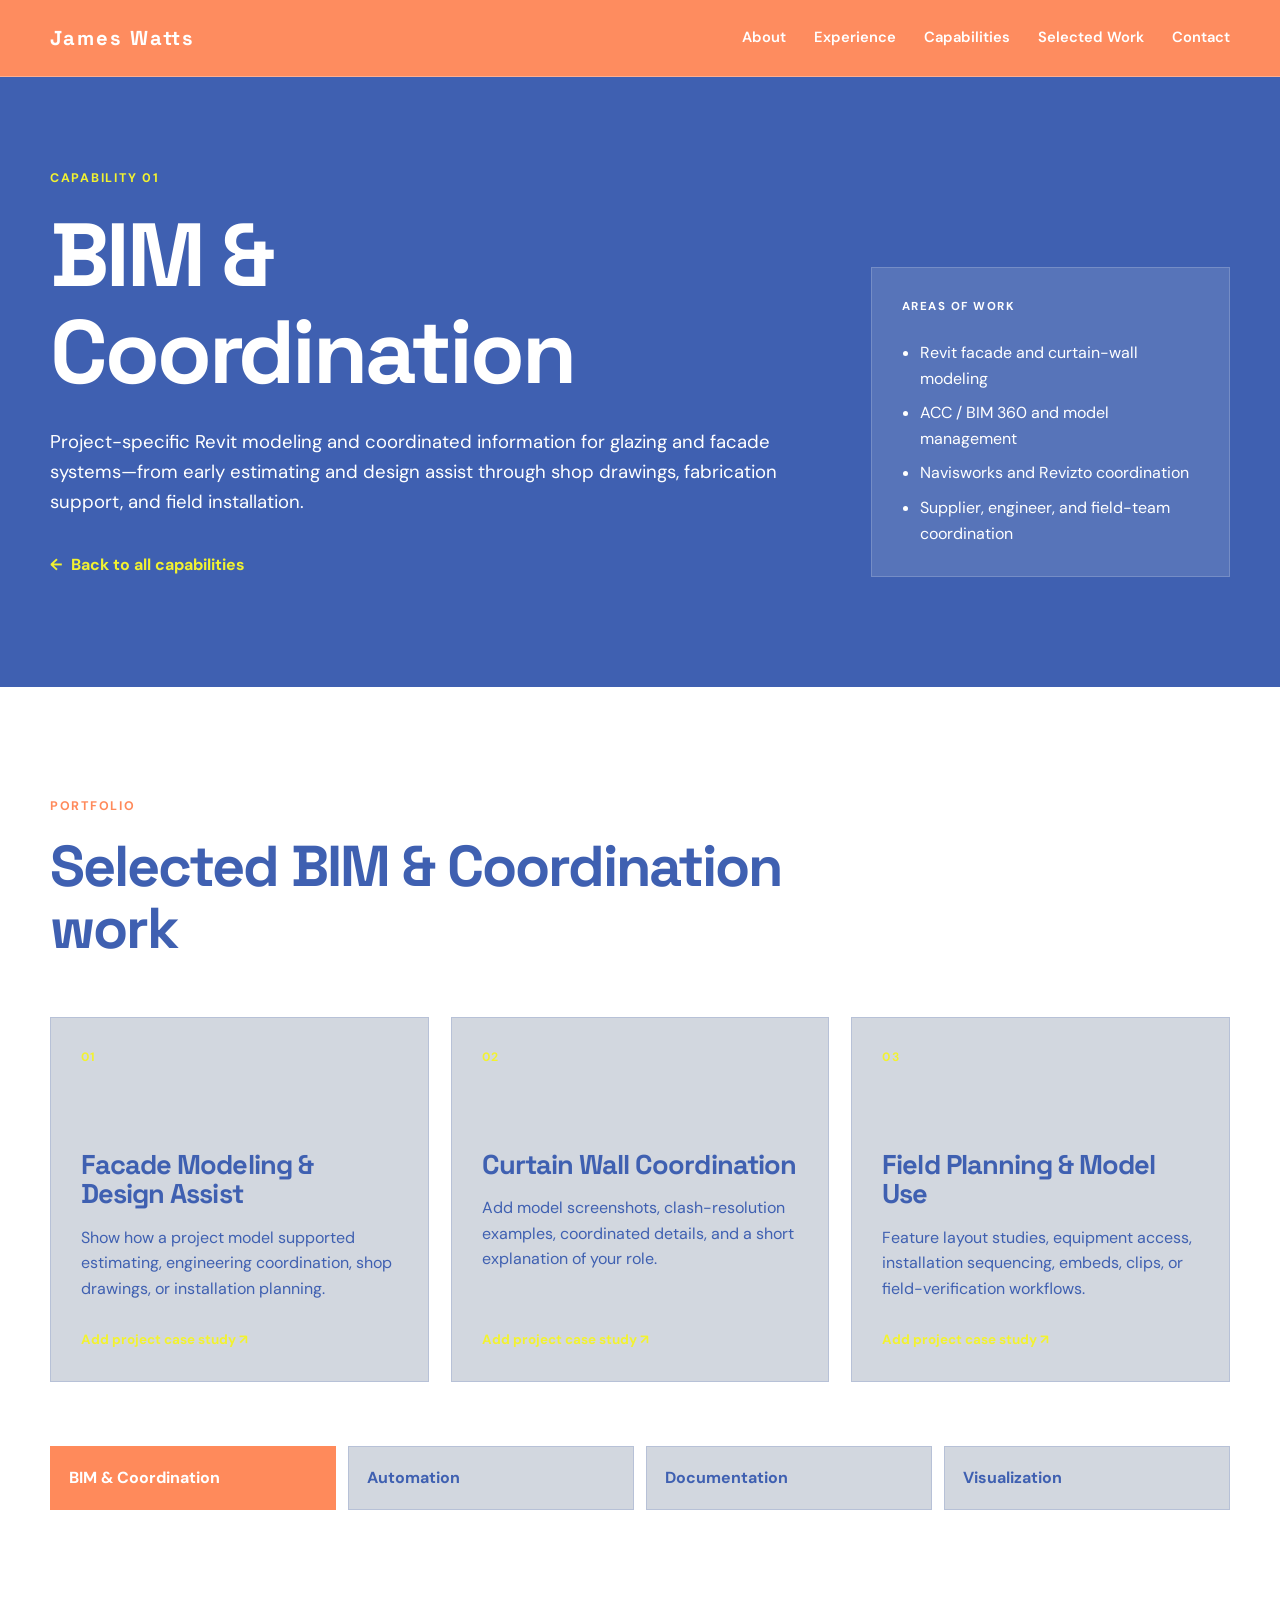
==== commit 5d414b51: "Add files via upload" ====
--- a/bim-coordination.html
+++ b/bim-coordination.html
@@ -89,7 +89,7 @@
           <a href="visualization.html">Visualization</a>
         </nav>
 
-        <section class="portfolio-pdf portfolio-pdf-visible" aria-labelledby="bim-pdf-title">
+        <section class="portfolio-pdf reveal" aria-labelledby="bim-pdf-title">
           <div class="portfolio-pdf-heading">
             <div>
               <p class="eyebrow">Project Portfolio</p>
--- a/style.css
+++ b/style.css
@@ -1643,19 +1643,3 @@
     font-size: 0.78rem;
   }
 }
-
-
-/* ===== Portfolio visibility safeguard =====
-   The BIM spreads remain visible even if script.js is cached or unavailable.
-*/
-.portfolio-pdf-visible,
-.portfolio-pdf-visible .portfolio-reader,
-.portfolio-pdf-visible .portfolio-spreads {
-  opacity: 1 !important;
-  visibility: visible !important;
-  transform: none !important;
-}
-
-.portfolio-pdf-visible .portfolio-spread {
-  display: block !important;
-}
